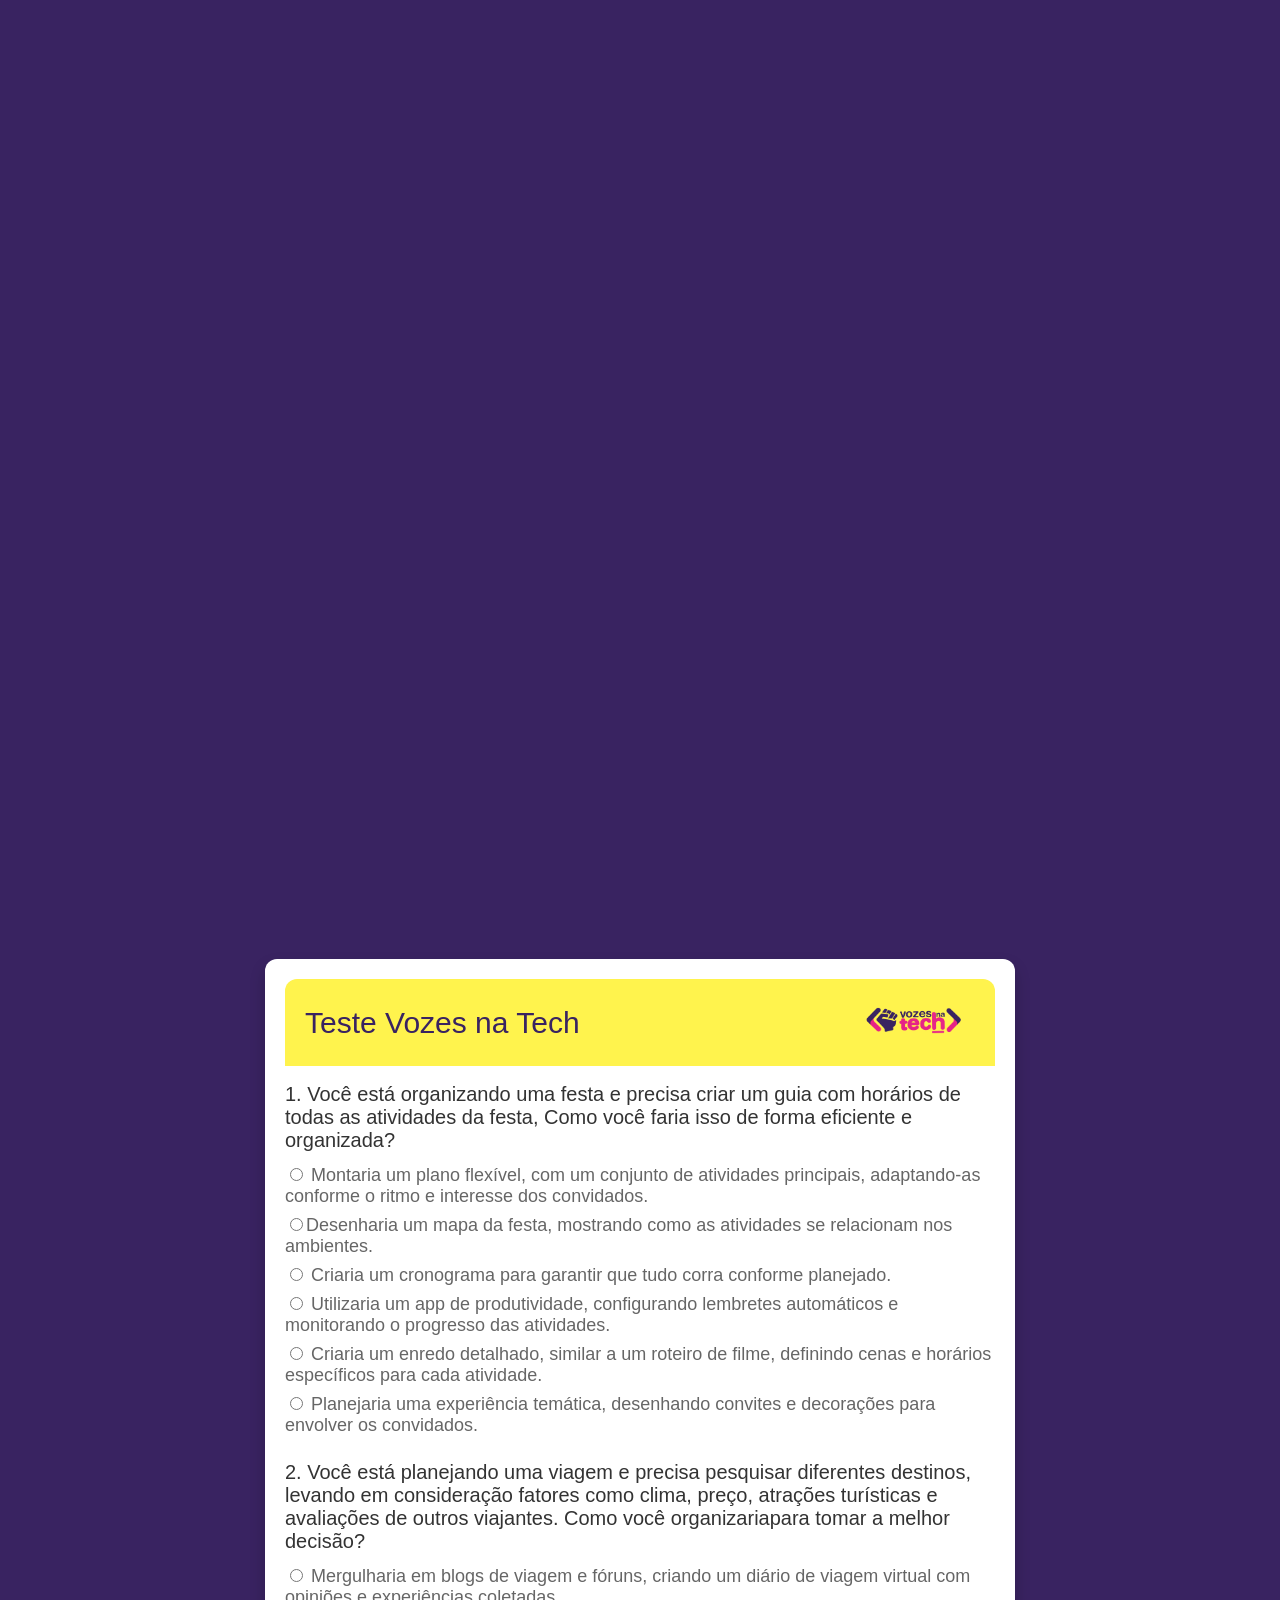
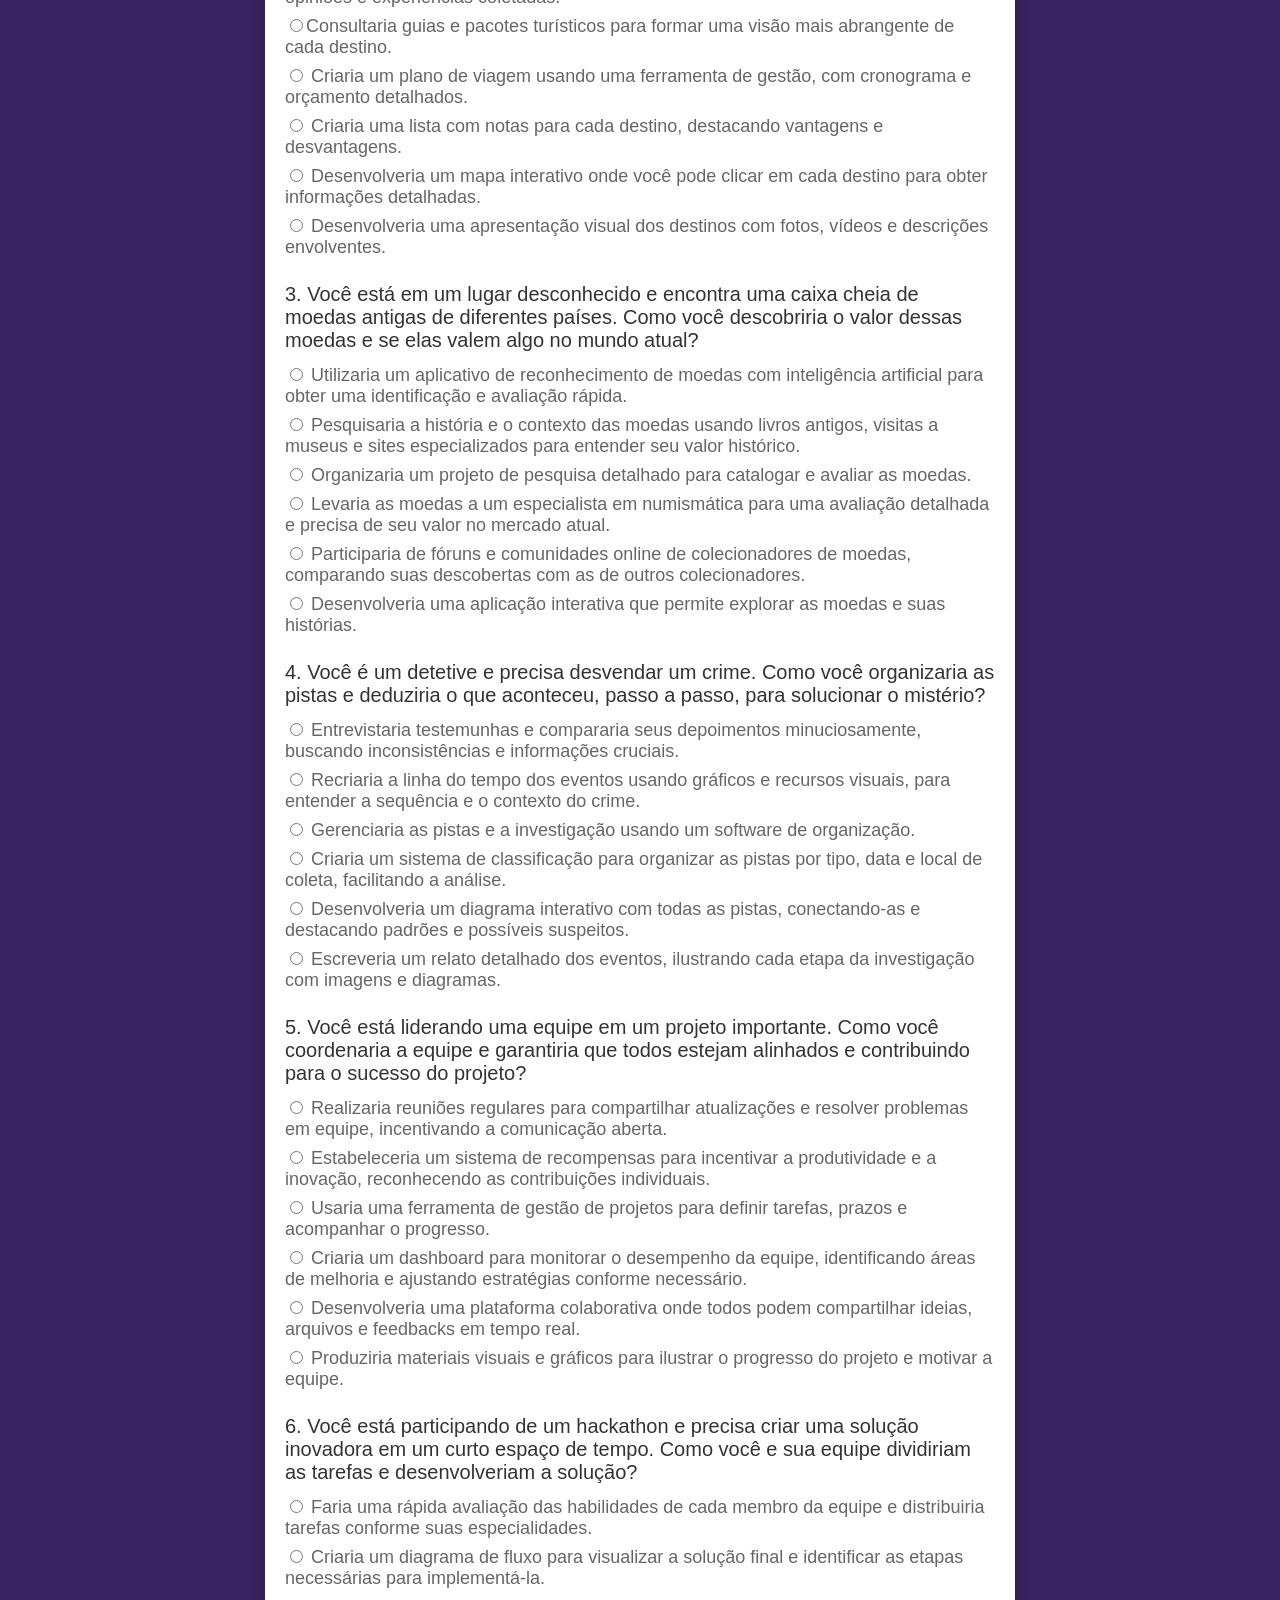
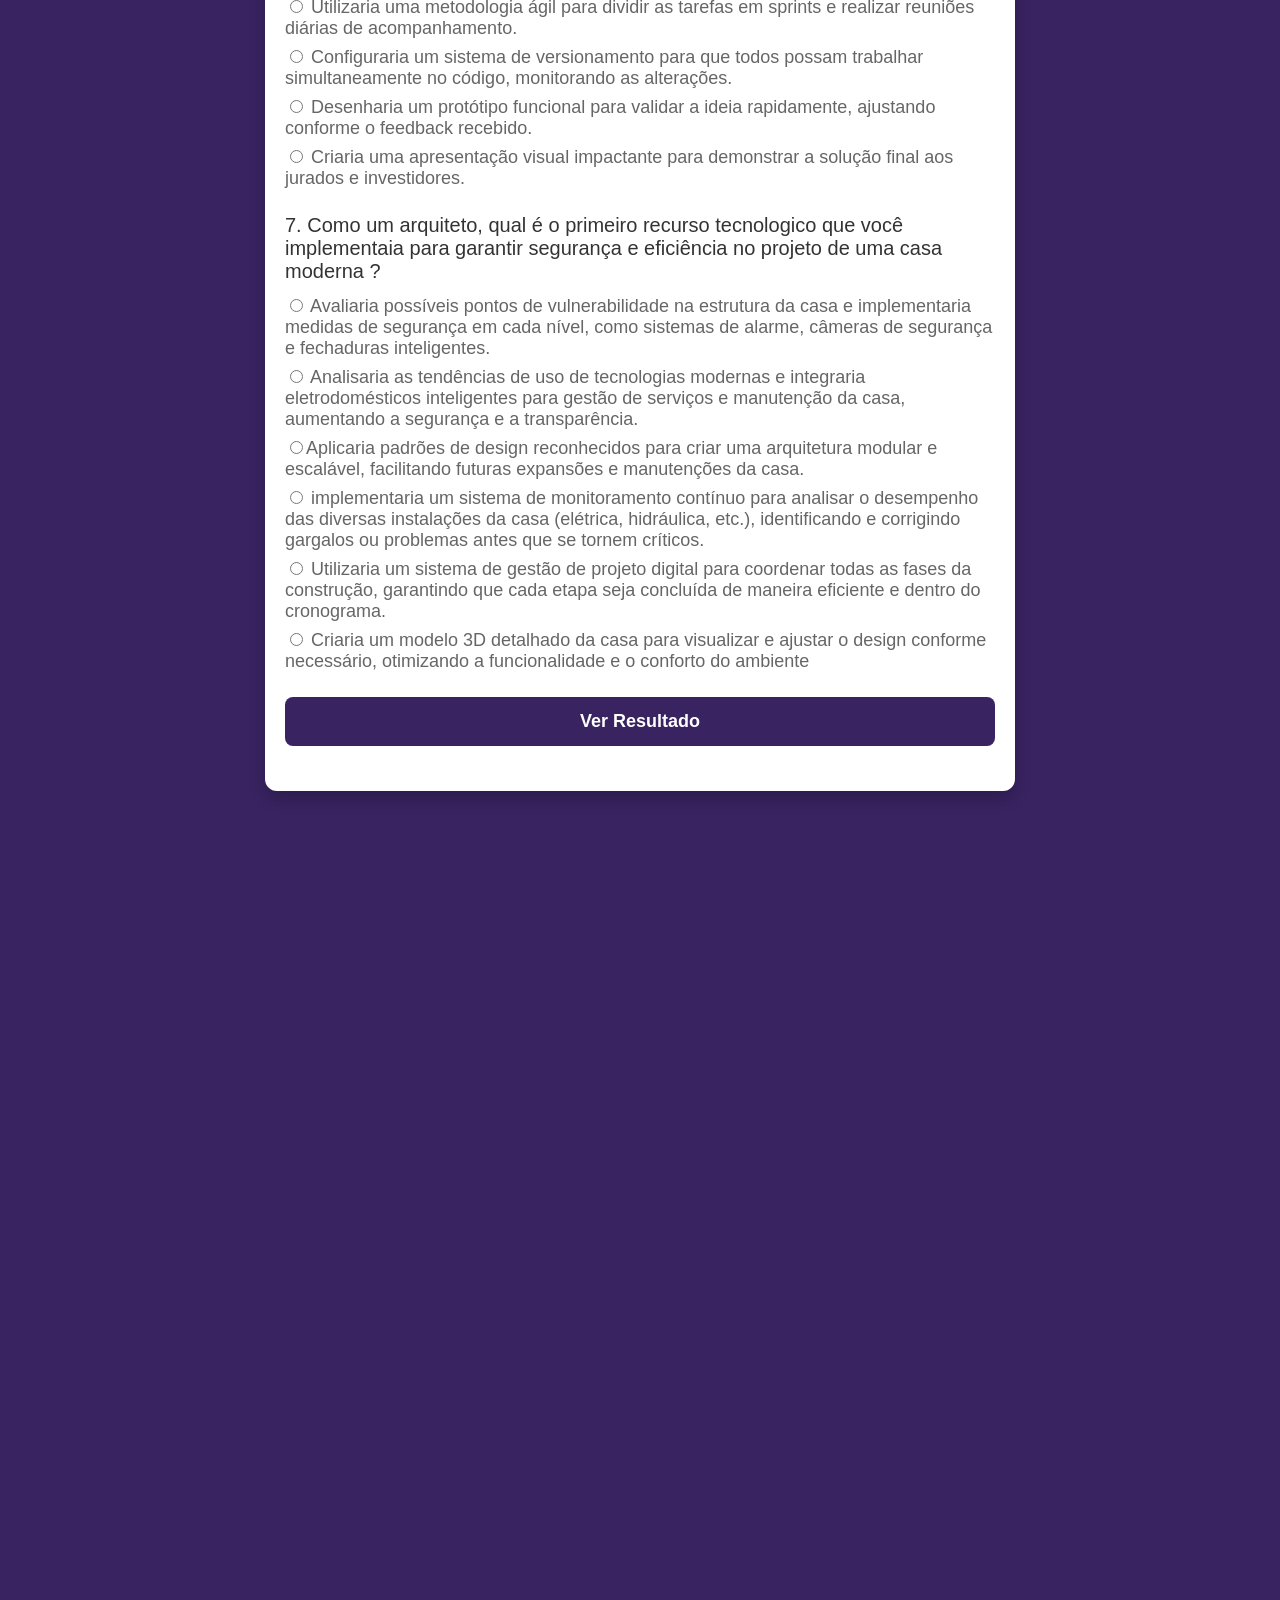
==== index.html @ 1eaac37c "MVP Vozes" ====
<!DOCTYPE html>
<html lang="en">
<head>
    <meta charset="UTF-8">
    <meta name="viewport" content="width=device-width, initial-scale=1.0">
    <title>Vozes na Tech</title>
    <link rel="stylesheet" href="styles.css">
</head>
<body>
    <div class="container">
        <div class="header">
            <h1>Teste Vozes na Tech </h1>
            <img src="logo-vozes-na-tech.png" alt="Logo da Vozes na Tech">
        </div>
        <form id="quizForm">
            <div class="question">
                <h2>1. Você está organizando uma festa e precisa criar um guia com horários de todas as atividades da festa, Como você faria isso de forma eficiente e organizada?</h2>
                <label><input type="radio" name="q1" value="a"> Montaria um plano flexível, com um conjunto de atividades principais, adaptando-as conforme o ritmo e interesse dos convidados.</label>
                <label><input type="radio" name="q1" value="b">Desenharia um mapa da festa, mostrando como as atividades se relacionam nos ambientes.</label>
                <label><input type="radio" name="q1" value="c"> Criaria um cronograma para garantir que tudo corra conforme planejado.</label>
                <label><input type="radio" name="q1" value="d"> Utilizaria um app de produtividade, configurando lembretes automáticos e monitorando o progresso das atividades.</label>
                <label><input type="radio" name="q1" value="e"> Criaria um enredo detalhado, similar a um roteiro de filme, definindo cenas e horários específicos para cada atividade. </label>
                <label><input type="radio" name="q1" value="f"> Planejaria uma experiência temática, desenhando convites e decorações para envolver os convidados.</label>
            </div>
            <!-- Repita para todas as perguntas -->
            <div class="question">
                <h2>2. Você está planejando uma viagem e precisa pesquisar diferentes destinos, levando em consideração fatores como clima, preço, atrações turísticas e avaliações de outros viajantes. Como você organizariapara tomar a melhor decisão?</h2>
                <label><input type="radio" name="q2" value="a"> Mergulharia em blogs de viagem e fóruns, criando um diário de viagem virtual com opiniões e experiências coletadas.</label>
                <label><input type="radio" name="q2" value="b">Consultaria guias e pacotes turísticos para formar uma visão mais abrangente de cada destino.</label>
                <label><input type="radio" name="q2" value="c"> Criaria um plano de viagem usando uma ferramenta de gestão, com cronograma e orçamento detalhados.</label>
                <label><input type="radio" name="q2" value="d"> Criaria uma lista com notas para cada destino, destacando vantagens e desvantagens.</label>
                <label><input type="radio" name="q2" value="e"> Desenvolveria um mapa interativo onde você pode clicar em cada destino para obter informações detalhadas.</label> 
                <label><input type="radio" name="q2" value="f"> Desenvolveria uma apresentação visual dos destinos com fotos, vídeos e descrições envolventes.</label>
            </div>
            <!-- Repita para todas as perguntas -->
            <div class="question">
                <h2>3.  Você está em um lugar desconhecido e encontra uma caixa cheia de moedas antigas de diferentes países. Como você descobriria o valor dessas moedas e se elas valem algo no mundo atual?</h2>
                <label><input type="radio" name="q3" value="a"> Utilizaria um aplicativo de reconhecimento de moedas com inteligência artificial para obter uma identificação e avaliação rápida.</label>
                <label><input type="radio" name="q3" value="b"> Pesquisaria a história e o contexto das moedas usando livros antigos, visitas a museus e sites especializados para entender seu valor histórico. </label>
                <label><input type="radio" name="q3" value="c"> Organizaria um projeto de pesquisa detalhado para catalogar e avaliar as moedas.</label>
                <label><input type="radio" name="q3" value="d"> Levaria as moedas a um especialista em numismática para uma avaliação detalhada e precisa de seu valor no mercado atual. </label>
                <label><input type="radio" name="q3" value="e"> Participaria de fóruns e comunidades online de colecionadores de moedas, comparando suas descobertas com as de outros colecionadores.</label>
                <label><input type="radio" name="q3" value="f"> Desenvolveria uma aplicação interativa que permite explorar as moedas e suas histórias.</label>
            </div>
            <!-- Repita para todas as perguntas -->
            <div class="question">
                <h2>4. Você é um detetive e precisa desvendar um crime. Como você organizaria as pistas e deduziria o que aconteceu, passo a passo, para solucionar o mistério?</h2>
                <label><input type="radio" name="q4" value="a"> Entrevistaria testemunhas e compararia seus depoimentos minuciosamente, buscando inconsistências e informações cruciais.</label>
                <label><input type="radio" name="q4" value="b"> Recriaria a linha do tempo dos eventos usando gráficos e recursos visuais, para entender a sequência e o contexto do crime. </label>
                <label><input type="radio" name="q4" value="c"> Gerenciaria as pistas e a investigação usando um software de organização. </label>
                <label><input type="radio" name="q4" value="d"> Criaria um sistema de classificação para organizar as pistas por tipo, data e local de coleta, facilitando a análise. </label>
                <label><input type="radio" name="q4" value="e"> Desenvolveria um diagrama interativo com todas as pistas, conectando-as e destacando padrões e possíveis suspeitos.</label>
                <label><input type="radio" name="q4" value="f"> Escreveria um relato detalhado dos eventos, ilustrando cada etapa da investigação com imagens e diagramas. </label>
            </div>
            <!-- Repita para todas as perguntas -->
            <div class="question">
                <h2>5. Você está liderando uma equipe em um projeto importante. Como você coordenaria a equipe e garantiria que todos estejam alinhados e contribuindo para o sucesso do projeto?</h2>
                <label><input type="radio" name="q5" value="a"> Realizaria reuniões regulares para compartilhar atualizações e resolver problemas em equipe, incentivando a comunicação aberta.</label>
                <label><input type="radio" name="q5" value="b"> Estabeleceria um sistema de recompensas para incentivar a produtividade e a inovação, reconhecendo as contribuições individuais.</label>
                <label><input type="radio" name="q5" value="c"> Usaria uma ferramenta de gestão de projetos para definir tarefas, prazos e acompanhar o progresso. </label>
                <label><input type="radio" name="q5" value="d"> Criaria um dashboard para monitorar o desempenho da equipe, identificando áreas de melhoria e ajustando estratégias conforme necessário. </label>
                <label><input type="radio" name="q5" value="e"> Desenvolveria uma plataforma colaborativa onde todos podem compartilhar ideias, arquivos e feedbacks em tempo real.</label>
                <label><input type="radio" name="q5" value="f"> Produziria materiais visuais e gráficos para ilustrar o progresso do projeto e motivar a equipe.</label>
            </div>
            <!-- Repita para todas as perguntas -->
            <div class="question">
                <h2>6. Você está participando de um hackathon e precisa criar uma solução inovadora em um curto espaço de tempo. Como você e sua equipe dividiriam as tarefas e desenvolveriam a solução?</h2>
                <label><input type="radio" name="q6" value="a"> Faria uma rápida avaliação das habilidades de cada membro da equipe e distribuiria tarefas conforme suas especialidades.</label>
                <label><input type="radio" name="q6" value="b"> Criaria um diagrama de fluxo para visualizar a solução final e identificar as etapas necessárias para implementá-la.</label>
                <label><input type="radio" name="q6" value="c"> Utilizaria uma metodologia ágil para dividir as tarefas em sprints e realizar reuniões diárias de acompanhamento.</label>
                <label><input type="radio" name="q6" value="d"> Configuraria um sistema de versionamento para que todos possam trabalhar simultaneamente no código, monitorando as alterações.</label>
                <label><input type="radio" name="q6" value="e"> Desenharia um protótipo funcional para validar a ideia rapidamente, ajustando conforme o feedback recebido.</label>
                <label><input type="radio" name="q6" value="f"> Criaria uma apresentação visual impactante para demonstrar a solução final aos jurados e investidores.</label>
            </div>
            <!-- Repita para todas as perguntas -->
            <div class="question">
                <h2>7. Como um arquiteto, qual é o primeiro recurso tecnologico que você implementaia para garantir segurança e eficiência no projeto de uma casa moderna ?</h2>
                <label><input type="radio" name="q7" value="a"> Avaliaria possíveis pontos de vulnerabilidade na estrutura da casa e implementaria medidas de segurança em cada nível, como sistemas de alarme, câmeras de segurança e fechaduras inteligentes.</label>
                <label><input type="radio" name="q7" value="b"> Analisaria as tendências de uso de tecnologias modernas e integraria eletrodomésticos inteligentes para gestão de serviços e manutenção da casa, aumentando a segurança e a transparência.</label>
                <label><input type="radio" name="q7" value="c">Aplicaria padrões de design reconhecidos para criar uma arquitetura modular e escalável, facilitando futuras expansões e manutenções da casa.</label>
                <label><input type="radio" name="q7" value="d"> implementaria um sistema de monitoramento contínuo para analisar o desempenho das diversas instalações da casa (elétrica, hidráulica, etc.), identificando e corrigindo gargalos ou problemas antes que se tornem críticos.</label>
                <label><input type="radio" name="q7" value="e"> Utilizaria um sistema de gestão de projeto digital para coordenar todas as fases da construção, garantindo que cada etapa seja concluída de maneira eficiente e dentro do cronograma.</label>
                <label><input type="radio" name="q7" value="f"> Criaria um modelo 3D detalhado da casa para visualizar e ajustar o design conforme necessário, otimizando a funcionalidade e o conforto do ambiente</label>
            </div>
            <button type="button" onclick="calculateResult()">Ver Resultado</button>
        </form>
        <div id="result"></div>
    </div>
    <script src="script.js"></script>
</body>
</html>
---- styles.css ----
body {
    font-family: 'Roboto', arial; /* Fonte moderna */
    background-color: #392361; /* Cor de fundo mais suave */
    margin: 0;
    padding: 0;
    display: flex;
    justify-content: center;
    align-items: center;
    height: 550vh; /* Altura da tela ajustada para 100vh */
}

.container {
    background-color: #ffffff;
    padding: 20px; /* Maior espaço interno */
    border-radius: 12px; /* Bordas mais arredondadas */
    box-shadow: 0 8px 16px rgba(0, 0, 0, 0.2); /* Sombra mais suave e pronunciada */
    width: 100%;
    max-width: 750px; /* Largura máxima aumentada */
    box-sizing: border-box;
}

.header {
    display: flex;
    justify-content: space-between;
    align-items: center;
    background-color: #fff34d; /* Cor do cabeçalho mais tecnológica */
    padding: 10px 20px; /* Maior espaço interno */
    border-radius: 12px 12px 0 0; /* Bordas arredondadas no topo */
}

.header img {
    max-width: 120px; /* Tamanho máximo ajustado */
    height: auto;
}

.header h1 {
    font-size: 30px; /* Tamanho da fonte aumentado */
    color: #392361; /* Cor do texto mais clara */
    margin: 0;
    font-weight: 500; /* Peso da fonte ajustado */
}

.question {
    margin-bottom: 25px; /* Espaçamento aumentado entre perguntas */
}

.question h2 {
    font-size: 20px; /* Tamanho da fonte aumentado */
    margin-bottom: 13px; /* Espaçamento aumentado abaixo do título */
    color: #333;
    font-weight: 500; /* Peso da fonte ajustado */
}

label {
    display: block;
    margin-bottom: 8px; /* Espaçamento ajustado */
    font-size: 18px; /* Tamanho da fonte aumentado */
    color: #666; /* Cor do texto mais suave */
}

button {
    display: block;
    width: 100%;
    padding: 14px; /* Maior espaço interno */
    background-color: #392361; /* Cor de fundo mais tecnológica */
    color: #ffffff; /* Cor do texto clara */
    border: none;
    border-radius: 8px; /* Bordas arredondadas */
    cursor: pointer;
    font-size: 18px; /* Tamanho da fonte aumentado */
    font-weight: 600; /* Peso da fonte ajustado */
    transition: background-color 0.3s ease, transform 0.2s ease; /* Transição suave */
}

button:hover {
    background-color: #392361; /* Cor de fundo mais escura ao passar o mouse */
    transform: scale(1.02); /* Efeito de aumento ao passar o mouse */
}

#result {
    margin-top: 25px; /* Espaçamento aumentado acima do resultado */
    font-size: 17px; /* Tamanho da fonte aumentado */
    text-align: center;
    color: #333;
    font-weight: 300; /* Peso da fonte ajustado */
}
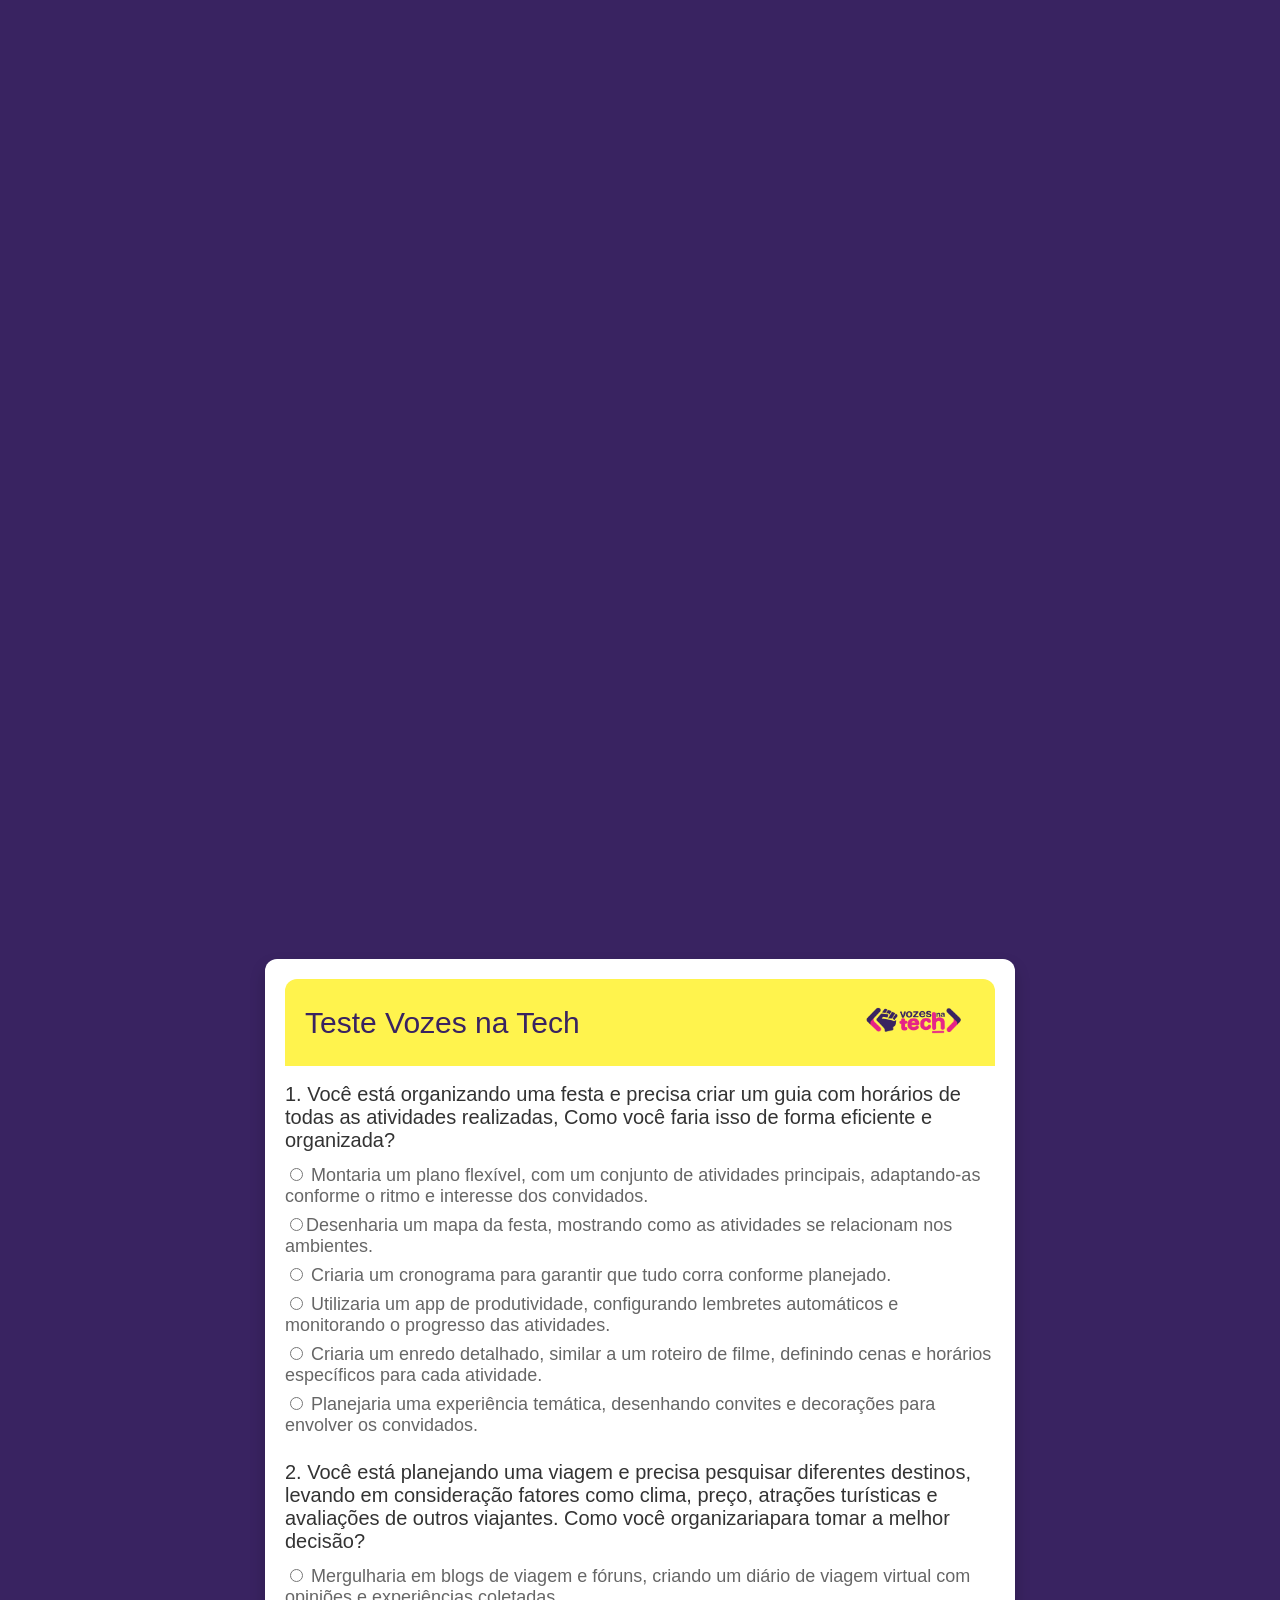
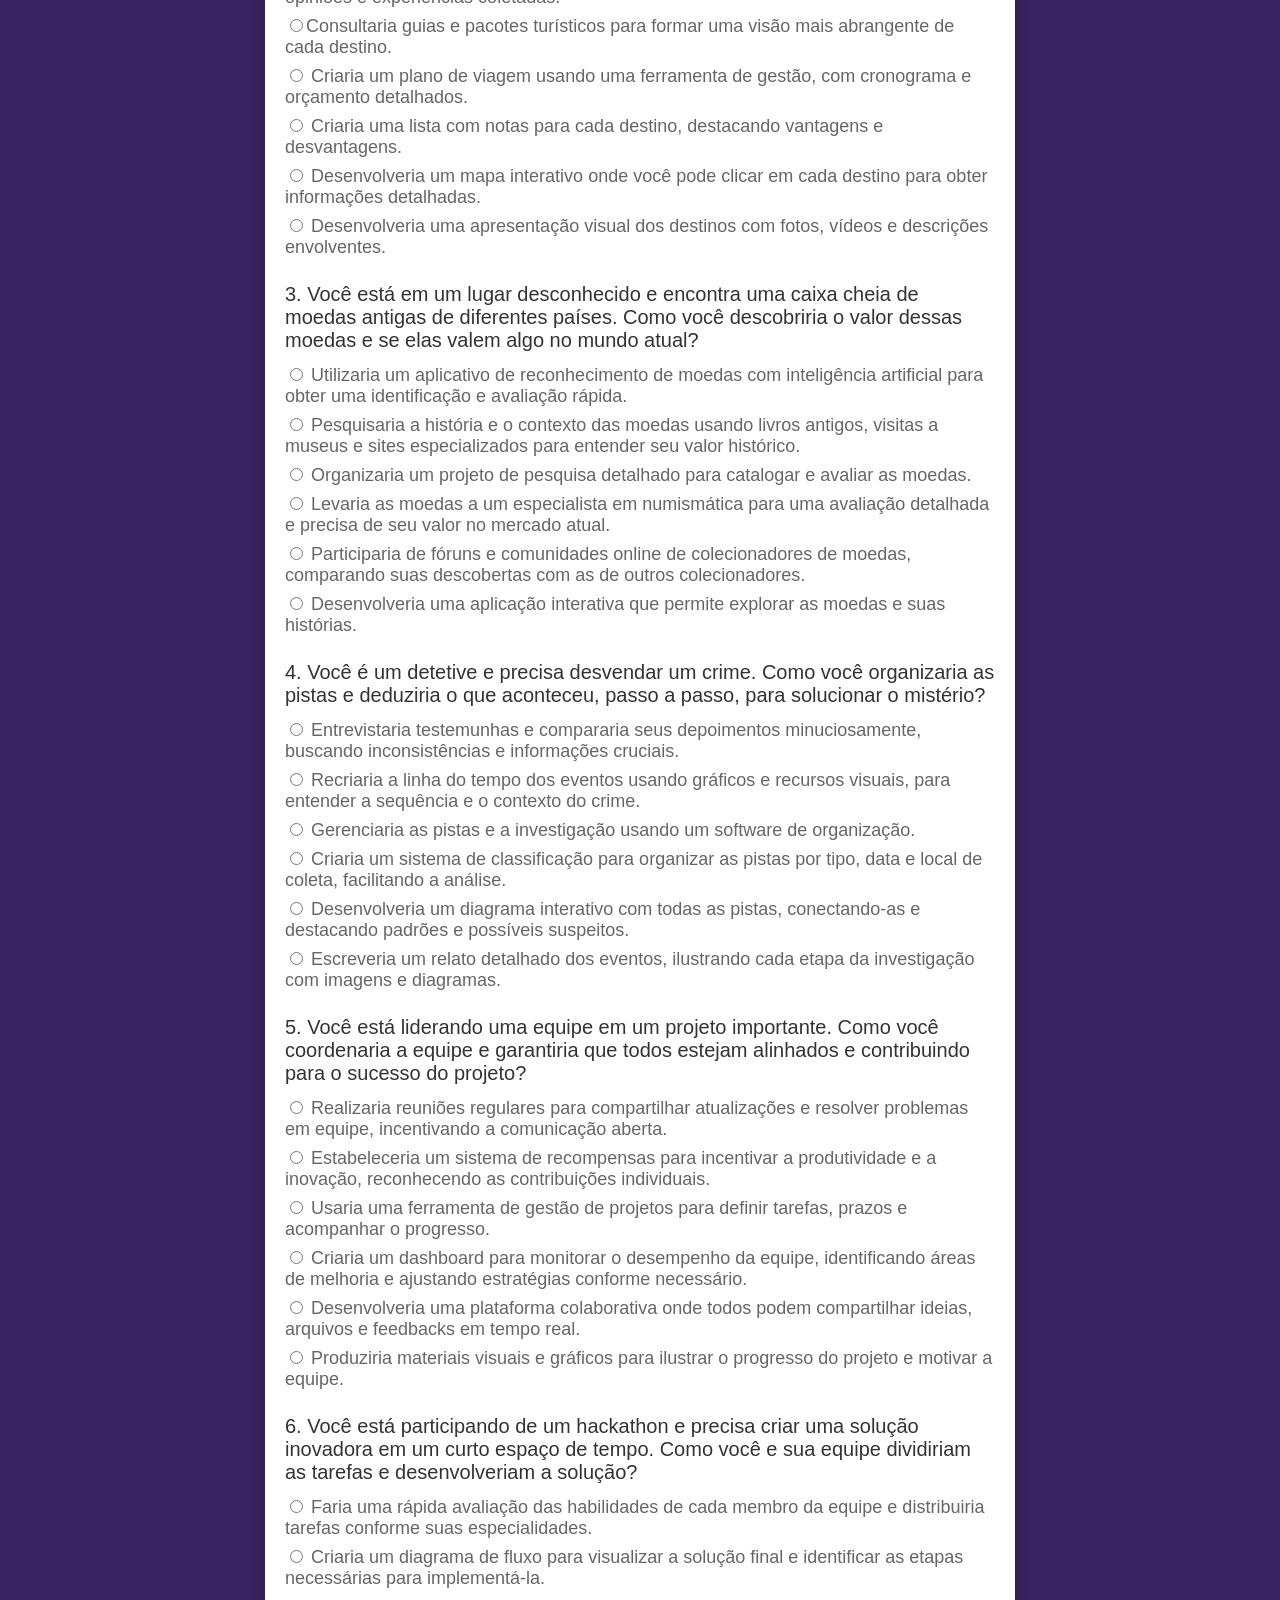
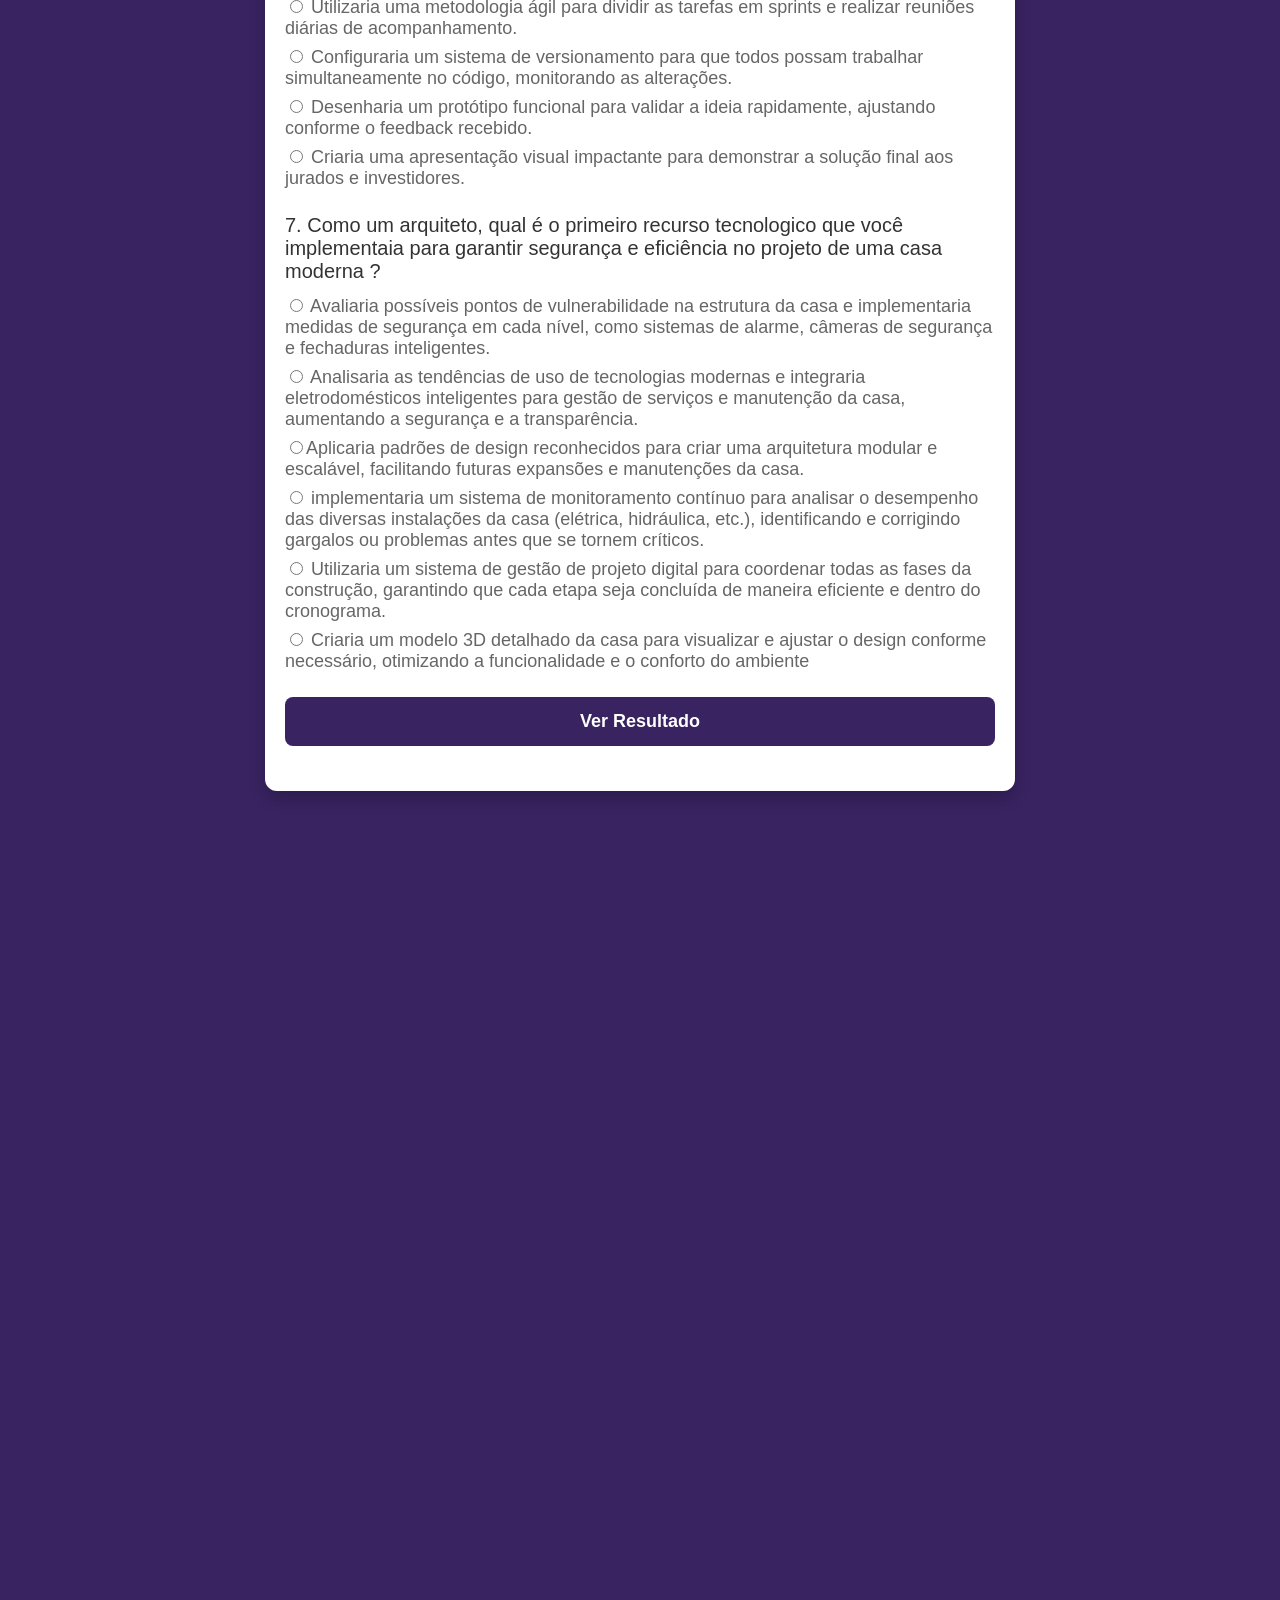
==== commit 9dc38e23: "Update index.html" ====
--- a/index.html
+++ b/index.html
@@ -14,7 +14,7 @@
         </div>
         <form id="quizForm">
             <div class="question">
-                <h2>1. Você está organizando uma festa e precisa criar um guia com horários de todas as atividades da festa, Como você faria isso de forma eficiente e organizada?</h2>
+                <h2>1. Você está organizando uma festa e precisa criar um guia com horários de todas as atividades realizadas, Como você faria isso de forma eficiente e organizada?</h2>
                 <label><input type="radio" name="q1" value="a"> Montaria um plano flexível, com um conjunto de atividades principais, adaptando-as conforme o ritmo e interesse dos convidados.</label>
                 <label><input type="radio" name="q1" value="b">Desenharia um mapa da festa, mostrando como as atividades se relacionam nos ambientes.</label>
                 <label><input type="radio" name="q1" value="c"> Criaria um cronograma para garantir que tudo corra conforme planejado.</label>
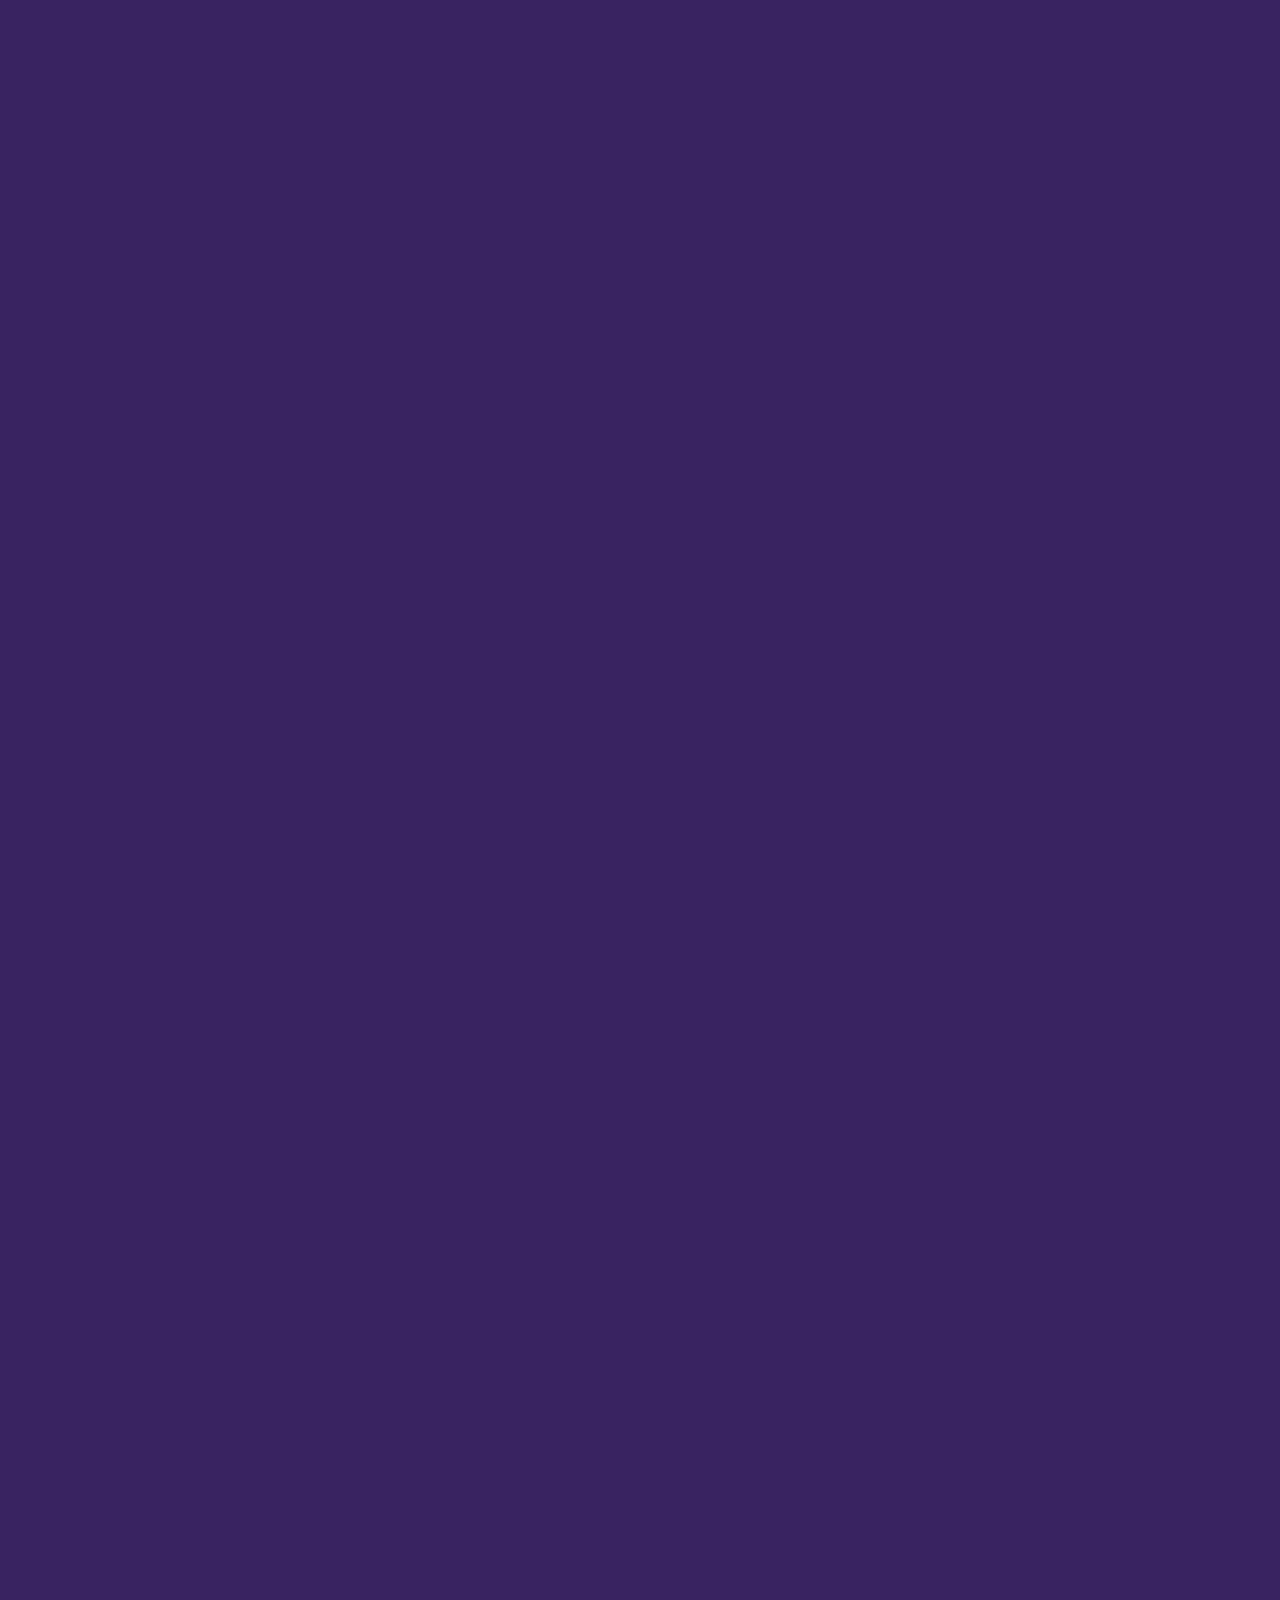
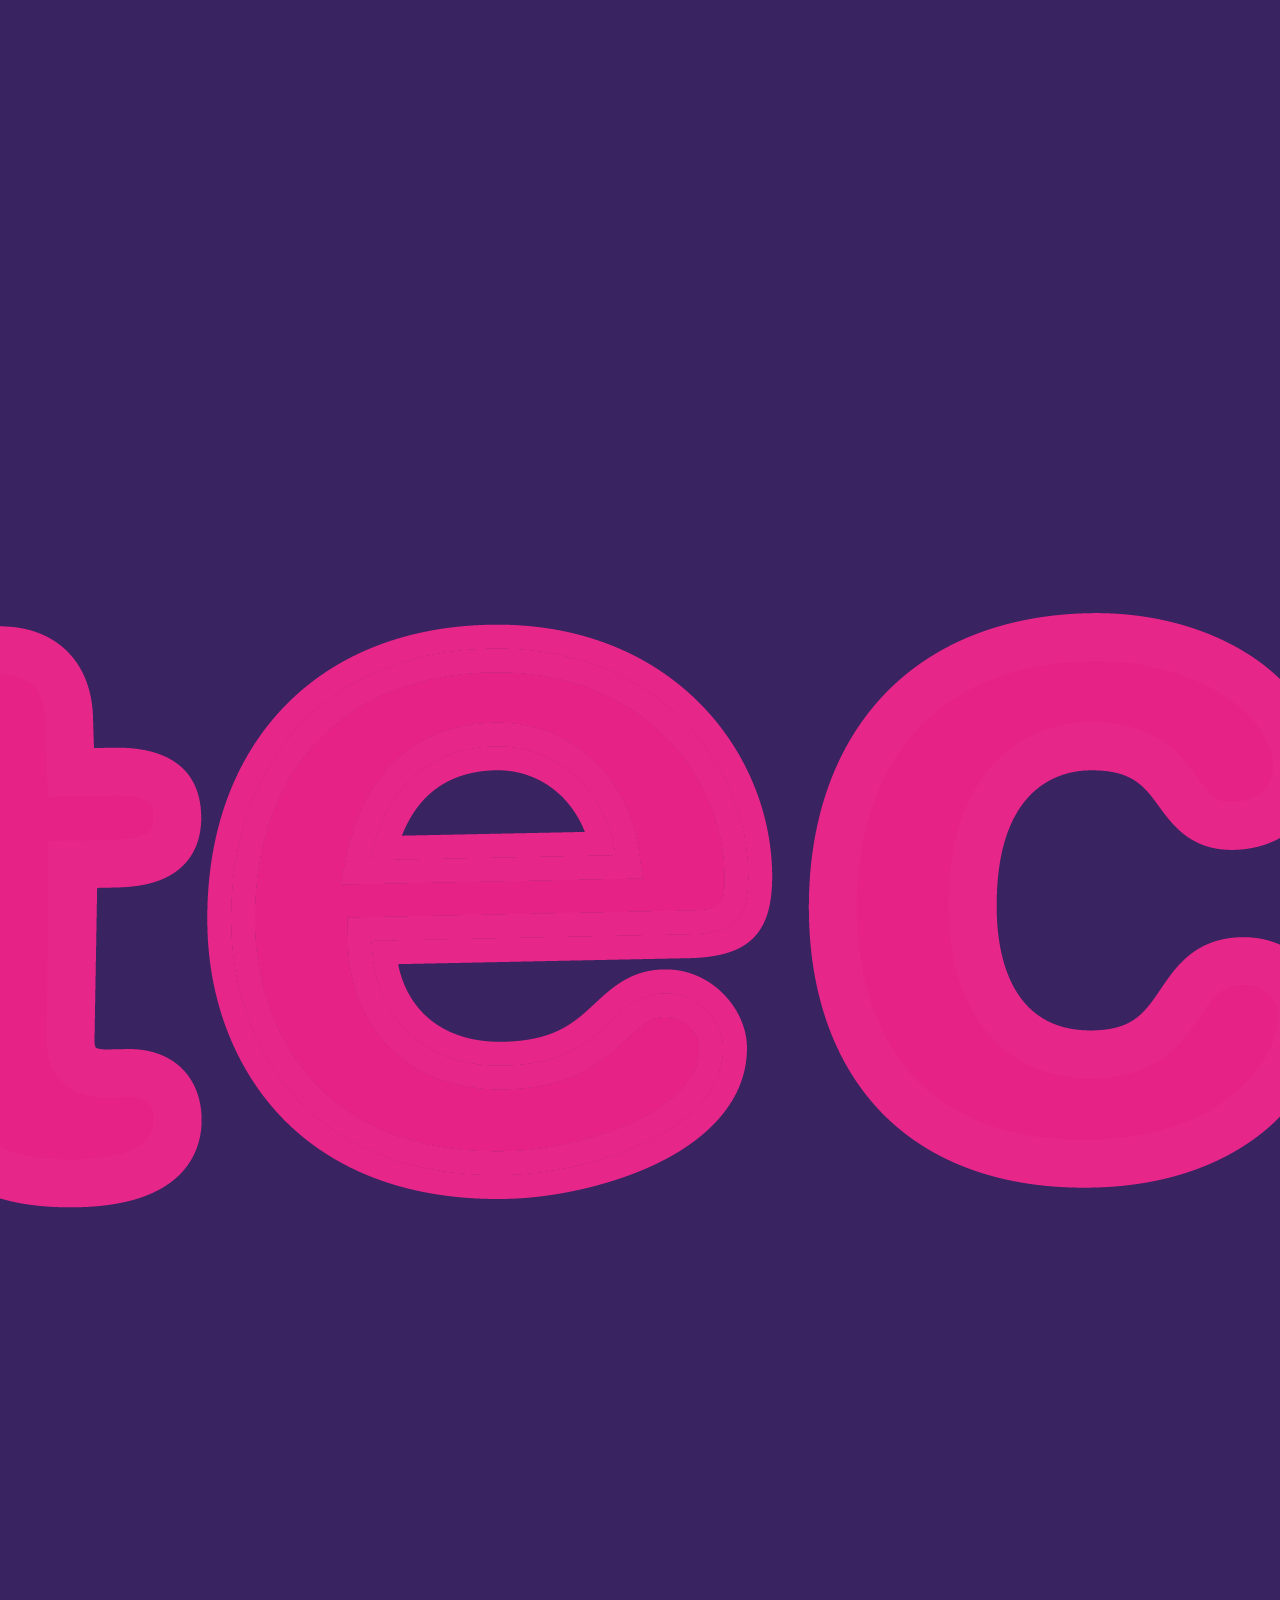
==== commit 08a16219: "Update index.html" ====
--- a/index.html
+++ b/index.html
@@ -7,85 +7,98 @@
     <link rel="stylesheet" href="styles.css">
 </head>
 <body>
-    <div class="container">
-        <div class="header">
-            <h1>Teste Vozes na Tech </h1>
-            <img src="logo-vozes-na-tech.png" alt="Logo da Vozes na Tech">
+    <header class="site-header">
+        <div class="header-container">
+            <img src="logo-vozes-na-tech.png" alt="Logo da Vozes na Tech" class="logo">
+            <nav>
+                <ul class="nav-links">
+                    <li><a href="#home">Home</a></li>
+                    <li><a href="#about">Sobre</a></li>
+                    <li><a href="#contact">Contato</a></li>
+                </ul>
+            </nav>
         </div>
+    </header>
+    <div class="caixa">
+        <h1>Teste Vozes na Tech </h1>
+        <br>
         <form id="quizForm">
-            <div class="question">
-                <h2>1. Você está organizando uma festa e precisa criar um guia com horários de todas as atividades realizadas, Como você faria isso de forma eficiente e organizada?</h2>
-                <label><input type="radio" name="q1" value="a"> Montaria um plano flexível, com um conjunto de atividades principais, adaptando-as conforme o ritmo e interesse dos convidados.</label>
-                <label><input type="radio" name="q1" value="b">Desenharia um mapa da festa, mostrando como as atividades se relacionam nos ambientes.</label>
-                <label><input type="radio" name="q1" value="c"> Criaria um cronograma para garantir que tudo corra conforme planejado.</label>
-                <label><input type="radio" name="q1" value="d"> Utilizaria um app de produtividade, configurando lembretes automáticos e monitorando o progresso das atividades.</label>
-                <label><input type="radio" name="q1" value="e"> Criaria um enredo detalhado, similar a um roteiro de filme, definindo cenas e horários específicos para cada atividade. </label>
-                <label><input type="radio" name="q1" value="f"> Planejaria uma experiência temática, desenhando convites e decorações para envolver os convidados.</label>
-            </div>
-            <!-- Repita para todas as perguntas -->
-            <div class="question">
-                <h2>2. Você está planejando uma viagem e precisa pesquisar diferentes destinos, levando em consideração fatores como clima, preço, atrações turísticas e avaliações de outros viajantes. Como você organizariapara tomar a melhor decisão?</h2>
-                <label><input type="radio" name="q2" value="a"> Mergulharia em blogs de viagem e fóruns, criando um diário de viagem virtual com opiniões e experiências coletadas.</label>
-                <label><input type="radio" name="q2" value="b">Consultaria guias e pacotes turísticos para formar uma visão mais abrangente de cada destino.</label>
-                <label><input type="radio" name="q2" value="c"> Criaria um plano de viagem usando uma ferramenta de gestão, com cronograma e orçamento detalhados.</label>
-                <label><input type="radio" name="q2" value="d"> Criaria uma lista com notas para cada destino, destacando vantagens e desvantagens.</label>
-                <label><input type="radio" name="q2" value="e"> Desenvolveria um mapa interativo onde você pode clicar em cada destino para obter informações detalhadas.</label> 
-                <label><input type="radio" name="q2" value="f"> Desenvolveria uma apresentação visual dos destinos com fotos, vídeos e descrições envolventes.</label>
-            </div>
-            <!-- Repita para todas as perguntas -->
-            <div class="question">
-                <h2>3.  Você está em um lugar desconhecido e encontra uma caixa cheia de moedas antigas de diferentes países. Como você descobriria o valor dessas moedas e se elas valem algo no mundo atual?</h2>
-                <label><input type="radio" name="q3" value="a"> Utilizaria um aplicativo de reconhecimento de moedas com inteligência artificial para obter uma identificação e avaliação rápida.</label>
-                <label><input type="radio" name="q3" value="b"> Pesquisaria a história e o contexto das moedas usando livros antigos, visitas a museus e sites especializados para entender seu valor histórico. </label>
-                <label><input type="radio" name="q3" value="c"> Organizaria um projeto de pesquisa detalhado para catalogar e avaliar as moedas.</label>
-                <label><input type="radio" name="q3" value="d"> Levaria as moedas a um especialista em numismática para uma avaliação detalhada e precisa de seu valor no mercado atual. </label>
-                <label><input type="radio" name="q3" value="e"> Participaria de fóruns e comunidades online de colecionadores de moedas, comparando suas descobertas com as de outros colecionadores.</label>
-                <label><input type="radio" name="q3" value="f"> Desenvolveria uma aplicação interativa que permite explorar as moedas e suas histórias.</label>
-            </div>
-            <!-- Repita para todas as perguntas -->
-            <div class="question">
-                <h2>4. Você é um detetive e precisa desvendar um crime. Como você organizaria as pistas e deduziria o que aconteceu, passo a passo, para solucionar o mistério?</h2>
-                <label><input type="radio" name="q4" value="a"> Entrevistaria testemunhas e compararia seus depoimentos minuciosamente, buscando inconsistências e informações cruciais.</label>
-                <label><input type="radio" name="q4" value="b"> Recriaria a linha do tempo dos eventos usando gráficos e recursos visuais, para entender a sequência e o contexto do crime. </label>
-                <label><input type="radio" name="q4" value="c"> Gerenciaria as pistas e a investigação usando um software de organização. </label>
-                <label><input type="radio" name="q4" value="d"> Criaria um sistema de classificação para organizar as pistas por tipo, data e local de coleta, facilitando a análise. </label>
-                <label><input type="radio" name="q4" value="e"> Desenvolveria um diagrama interativo com todas as pistas, conectando-as e destacando padrões e possíveis suspeitos.</label>
-                <label><input type="radio" name="q4" value="f"> Escreveria um relato detalhado dos eventos, ilustrando cada etapa da investigação com imagens e diagramas. </label>
-            </div>
-            <!-- Repita para todas as perguntas -->
-            <div class="question">
-                <h2>5. Você está liderando uma equipe em um projeto importante. Como você coordenaria a equipe e garantiria que todos estejam alinhados e contribuindo para o sucesso do projeto?</h2>
-                <label><input type="radio" name="q5" value="a"> Realizaria reuniões regulares para compartilhar atualizações e resolver problemas em equipe, incentivando a comunicação aberta.</label>
-                <label><input type="radio" name="q5" value="b"> Estabeleceria um sistema de recompensas para incentivar a produtividade e a inovação, reconhecendo as contribuições individuais.</label>
-                <label><input type="radio" name="q5" value="c"> Usaria uma ferramenta de gestão de projetos para definir tarefas, prazos e acompanhar o progresso. </label>
-                <label><input type="radio" name="q5" value="d"> Criaria um dashboard para monitorar o desempenho da equipe, identificando áreas de melhoria e ajustando estratégias conforme necessário. </label>
-                <label><input type="radio" name="q5" value="e"> Desenvolveria uma plataforma colaborativa onde todos podem compartilhar ideias, arquivos e feedbacks em tempo real.</label>
-                <label><input type="radio" name="q5" value="f"> Produziria materiais visuais e gráficos para ilustrar o progresso do projeto e motivar a equipe.</label>
-            </div>
-            <!-- Repita para todas as perguntas -->
-            <div class="question">
-                <h2>6. Você está participando de um hackathon e precisa criar uma solução inovadora em um curto espaço de tempo. Como você e sua equipe dividiriam as tarefas e desenvolveriam a solução?</h2>
-                <label><input type="radio" name="q6" value="a"> Faria uma rápida avaliação das habilidades de cada membro da equipe e distribuiria tarefas conforme suas especialidades.</label>
-                <label><input type="radio" name="q6" value="b"> Criaria um diagrama de fluxo para visualizar a solução final e identificar as etapas necessárias para implementá-la.</label>
-                <label><input type="radio" name="q6" value="c"> Utilizaria uma metodologia ágil para dividir as tarefas em sprints e realizar reuniões diárias de acompanhamento.</label>
-                <label><input type="radio" name="q6" value="d"> Configuraria um sistema de versionamento para que todos possam trabalhar simultaneamente no código, monitorando as alterações.</label>
-                <label><input type="radio" name="q6" value="e"> Desenharia um protótipo funcional para validar a ideia rapidamente, ajustando conforme o feedback recebido.</label>
-                <label><input type="radio" name="q6" value="f"> Criaria uma apresentação visual impactante para demonstrar a solução final aos jurados e investidores.</label>
-            </div>
-            <!-- Repita para todas as perguntas -->
-            <div class="question">
-                <h2>7. Como um arquiteto, qual é o primeiro recurso tecnologico que você implementaia para garantir segurança e eficiência no projeto de uma casa moderna ?</h2>
-                <label><input type="radio" name="q7" value="a"> Avaliaria possíveis pontos de vulnerabilidade na estrutura da casa e implementaria medidas de segurança em cada nível, como sistemas de alarme, câmeras de segurança e fechaduras inteligentes.</label>
-                <label><input type="radio" name="q7" value="b"> Analisaria as tendências de uso de tecnologias modernas e integraria eletrodomésticos inteligentes para gestão de serviços e manutenção da casa, aumentando a segurança e a transparência.</label>
-                <label><input type="radio" name="q7" value="c">Aplicaria padrões de design reconhecidos para criar uma arquitetura modular e escalável, facilitando futuras expansões e manutenções da casa.</label>
-                <label><input type="radio" name="q7" value="d"> implementaria um sistema de monitoramento contínuo para analisar o desempenho das diversas instalações da casa (elétrica, hidráulica, etc.), identificando e corrigindo gargalos ou problemas antes que se tornem críticos.</label>
-                <label><input type="radio" name="q7" value="e"> Utilizaria um sistema de gestão de projeto digital para coordenar todas as fases da construção, garantindo que cada etapa seja concluída de maneira eficiente e dentro do cronograma.</label>
-                <label><input type="radio" name="q7" value="f"> Criaria um modelo 3D detalhado da casa para visualizar e ajustar o design conforme necessário, otimizando a funcionalidade e o conforto do ambiente</label>
-            </div>
-            <button type="button" onclick="calculateResult()">Ver Resultado</button>
-        </form>
-        <div id="result"></div>
-    </div>
-    <script src="script.js"></script>
-</body>
-</html>
+            <!-- Form content -->
+            
+                <div class="question">
+                    <h2>1. Você está organizando uma festa e precisa criar um guia com horários de todas as atividades da festa, Como você faria isso de forma eficiente e organizada?</h2>
+                    <label><input type="radio" name="q1" value="a"> Montaria um plano flexível, com um conjunto de atividades principais, adaptando-as conforme o ritmo e interesse dos convidados.</label>
+                    <label><input type="radio" name="q1" value="b">Desenharia um mapa da festa, mostrando como as atividades se relacionam nos ambientes.</label>
+                    <label><input type="radio" name="q1" value="c"> Criaria um cronograma para garantir que tudo corra conforme planejado.</label>
+                    <label><input type="radio" name="q1" value="d"> Utilizaria um app de produtividade, configurando lembretes automáticos e monitorando o progresso das atividades.</label>
+                    <label><input type="radio" name="q1" value="e"> Criaria um enredo detalhado, similar a um roteiro de filme, definindo cenas e horários específicos para cada atividade. </label>
+                    <label><input type="radio" name="q1" value="f"> Planejaria uma experiência temática, desenhando convites e decorações para envolver os convidados.</label>
+                </div>
+                <!-- Repita para todas as perguntas -->
+                <div class="question">
+                    <h2>2. Você está planejando uma viagem e precisa pesquisar diferentes destinos, levando em consideração fatores como clima, preço, atrações turísticas e avaliações de outros viajantes. Como você organizariapara tomar a melhor decisão?</h2>
+                    <label><input type="radio" name="q2" value="a"> Mergulharia em blogs de viagem e fóruns, criando um diário de viagem virtual com opiniões e experiências coletadas.</label>
+                    <label><input type="radio" name="q2" value="b">Consultaria guias e pacotes turísticos para formar uma visão mais abrangente de cada destino.</label>
+                    <label><input type="radio" name="q2" value="c"> Criaria um plano de viagem usando uma ferramenta de gestão, com cronograma e orçamento detalhados.</label>
+                    <label><input type="radio" name="q2" value="d"> Criaria uma lista com notas para cada destino, destacando vantagens e desvantagens.</label>
+                    <label><input type="radio" name="q2" value="e"> Desenvolveria um mapa interativo onde você pode clicar em cada destino para obter informações detalhadas.</label> 
+                    <label><input type="radio" name="q2" value="f"> Desenvolveria uma apresentação visual dos destinos com fotos, vídeos e descrições envolventes.</label>
+                </div>
+                <!-- Repita para todas as perguntas -->
+                <div class="question">
+                    <h2>3.  Você está em um lugar desconhecido e encontra uma caixa cheia de moedas antigas de diferentes países. Como você descobriria o valor dessas moedas e se elas valem algo no mundo atual?</h2>
+                    <label><input type="radio" name="q3" value="a"> Utilizaria um aplicativo de reconhecimento de moedas com inteligência artificial para obter uma identificação e avaliação rápida.</label>
+                    <label><input type="radio" name="q3" value="b"> Pesquisaria a história e o contexto das moedas usando livros antigos, visitas a museus e sites especializados para entender seu valor histórico. </label>
+                    <label><input type="radio" name="q3" value="c"> Organizaria um projeto de pesquisa detalhado para catalogar e avaliar as moedas.</label>
+                    <label><input type="radio" name="q3" value="d"> Levaria as moedas a um especialista em numismática para uma avaliação detalhada e precisa de seu valor no mercado atual. </label>
+                    <label><input type="radio" name="q3" value="e"> Participaria de fóruns e comunidades online de colecionadores de moedas, comparando suas descobertas com as de outros colecionadores.</label>
+                    <label><input type="radio" name="q3" value="f"> Desenvolveria uma aplicação interativa que permite explorar as moedas e suas histórias.</label>
+                </div>
+                <!-- Repita para todas as perguntas -->
+                <div class="question">
+                    <h2>4. Você é um detetive e precisa desvendar um crime. Como você organizaria as pistas e deduziria o que aconteceu, passo a passo, para solucionar o mistério?</h2>
+                    <label><input type="radio" name="q4" value="a"> Entrevistaria testemunhas e compararia seus depoimentos minuciosamente, buscando inconsistências e informações cruciais.</label>
+                    <label><input type="radio" name="q4" value="b"> Recriaria a linha do tempo dos eventos usando gráficos e recursos visuais, para entender a sequência e o contexto do crime. </label>
+                    <label><input type="radio" name="q4" value="c"> Gerenciaria as pistas e a investigação usando um software de organização. </label>
+                    <label><input type="radio" name="q4" value="d"> Criaria um sistema de classificação para organizar as pistas por tipo, data e local de coleta, facilitando a análise. </label>
+                    <label><input type="radio" name="q4" value="e"> Desenvolveria um diagrama interativo com todas as pistas, conectando-as e destacando padrões e possíveis suspeitos.</label>
+                    <label><input type="radio" name="q4" value="f"> Escreveria um relato detalhado dos eventos, ilustrando cada etapa da investigação com imagens e diagramas. </label>
+                </div>
+                <!-- Repita para todas as perguntas -->
+                <div class="question">
+                    <h2>5. Você está liderando uma equipe em um projeto importante. Como você coordenaria a equipe e garantiria que todos estejam alinhados e contribuindo para o sucesso do projeto?</h2>
+                    <label><input type="radio" name="q5" value="a"> Realizaria reuniões regulares para compartilhar atualizações e resolver problemas em equipe, incentivando a comunicação aberta.</label>
+                    <label><input type="radio" name="q5" value="b"> Estabeleceria um sistema de recompensas para incentivar a produtividade e a inovação, reconhecendo as contribuições individuais.</label>
+                    <label><input type="radio" name="q5" value="c"> Usaria uma ferramenta de gestão de projetos para definir tarefas, prazos e acompanhar o progresso. </label>
+                    <label><input type="radio" name="q5" value="d"> Criaria um dashboard para monitorar o desempenho da equipe, identificando áreas de melhoria e ajustando estratégias conforme necessário. </label>
+                    <label><input type="radio" name="q5" value="e"> Desenvolveria uma plataforma colaborativa onde todos podem compartilhar ideias, arquivos e feedbacks em tempo real.</label>
+                    <label><input type="radio" name="q5" value="f"> Produziria materiais visuais e gráficos para ilustrar o progresso do projeto e motivar a equipe.</label>
+                </div>
+                <!-- Repita para todas as perguntas -->
+                <div class="question">
+                    <h2>6. Você está participando de um hackathon e precisa criar uma solução inovadora em um curto espaço de tempo. Como você e sua equipe dividiriam as tarefas e desenvolveriam a solução?</h2>
+                    <label><input type="radio" name="q6" value="a"> Faria uma rápida avaliação das habilidades de cada membro da equipe e distribuiria tarefas conforme suas especialidades.</label>
+                    <label><input type="radio" name="q6" value="b"> Criaria um diagrama de fluxo para visualizar a solução final e identificar as etapas necessárias para implementá-la.</label>
+                    <label><input type="radio" name="q6" value="c"> Utilizaria uma metodologia ágil para dividir as tarefas em sprints e realizar reuniões diárias de acompanhamento.</label>
+                    <label><input type="radio" name="q6" value="d"> Configuraria um sistema de versionamento para que todos possam trabalhar simultaneamente no código, monitorando as alterações.</label>
+                    <label><input type="radio" name="q6" value="e"> Desenharia um protótipo funcional para validar a ideia rapidamente, ajustando conforme o feedback recebido.</label>
+                    <label><input type="radio" name="q6" value="f"> Criaria uma apresentação visual impactante para demonstrar a solução final aos jurados e investidores.</label>
+                </div>
+                <!-- Repita para todas as perguntas -->
+                <div class="question">
+                    <h2>7. Como um arquiteto, qual é o primeiro recurso tecnologico que você implementaia para garantir segurança e eficiência no projeto de uma casa moderna ?</h2>
+                    <label><input type="radio" name="q7" value="a"> Avaliaria possíveis pontos de vulnerabilidade na estrutura da casa e implementaria medidas de segurança em cada nível, como sistemas de alarme, câmeras de segurança e fechaduras inteligentes.</label>
+                    <label><input type="radio" name="q7" value="b"> Analisaria as tendências de uso de tecnologias modernas e integraria eletrodomésticos inteligentes para gestão de serviços e manutenção da casa, aumentando a segurança e a transparência.</label>
+                    <label><input type="radio" name="q7" value="c">Aplicaria padrões de design reconhecidos para criar uma arquitetura modular e escalável, facilitando futuras expansões e manutenções da casa.</label>
+                    <label><input type="radio" name="q7" value="d"> implementaria um sistema de monitoramento contínuo para analisar o desempenho das diversas instalações da casa (elétrica, hidráulica, etc.), identificando e corrigindo gargalos ou problemas antes que se tornem críticos.</label>
+                    <label><input type="radio" name="q7" value="e"> Utilizaria um sistema de gestão de projeto digital para coordenar todas as fases da construção, garantindo que cada etapa seja concluída de maneira eficiente e dentro do cronograma.</label>
+                    <label><input type="radio" name="q7" value="f"> Criaria um modelo 3D detalhado da casa para visualizar e ajustar o design conforme necessário, otimizando a funcionalidade e o conforto do ambiente</label>
+                </div>
+                <button type="button" onclick="calculateResult()">Ver Resultado</button>
+            </form>
+            <div id="result"></div>
+        </div>
+        <script src="script.js"></script>
+    </body>
+    </html>
+    
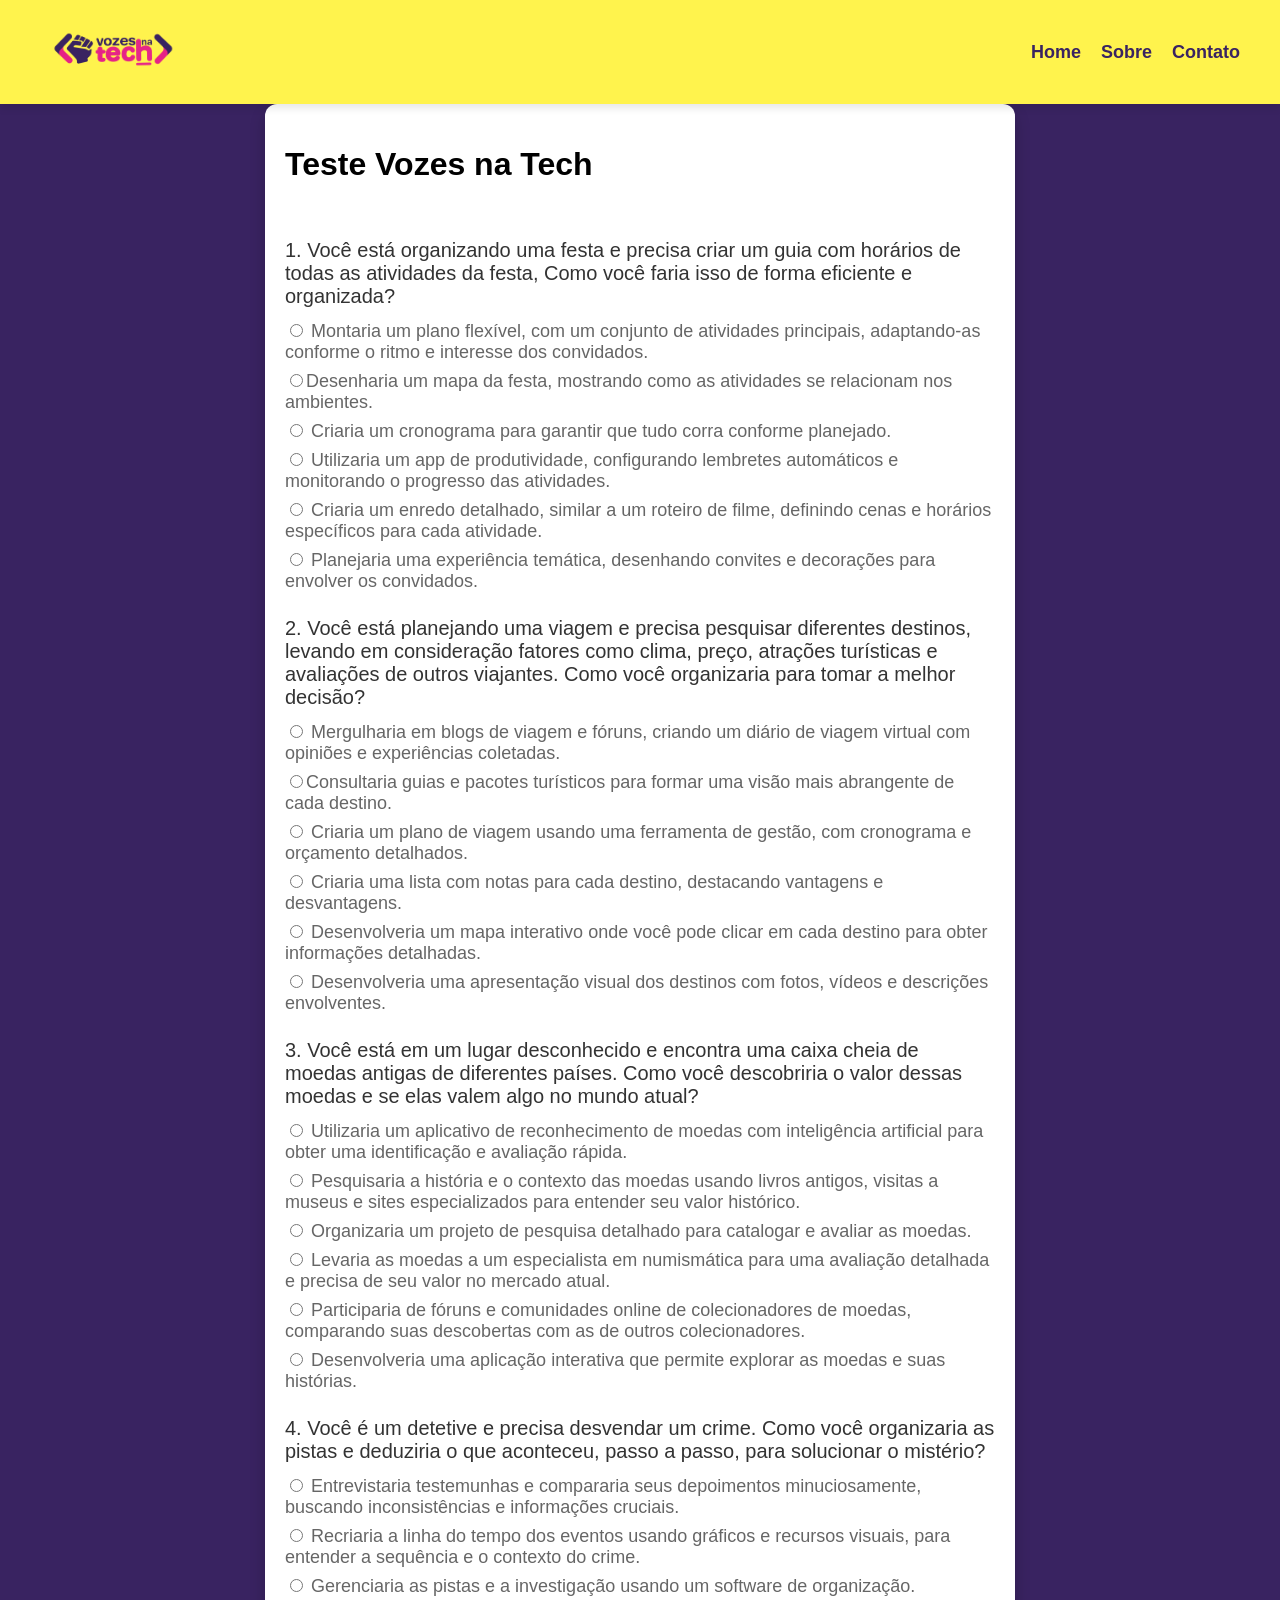
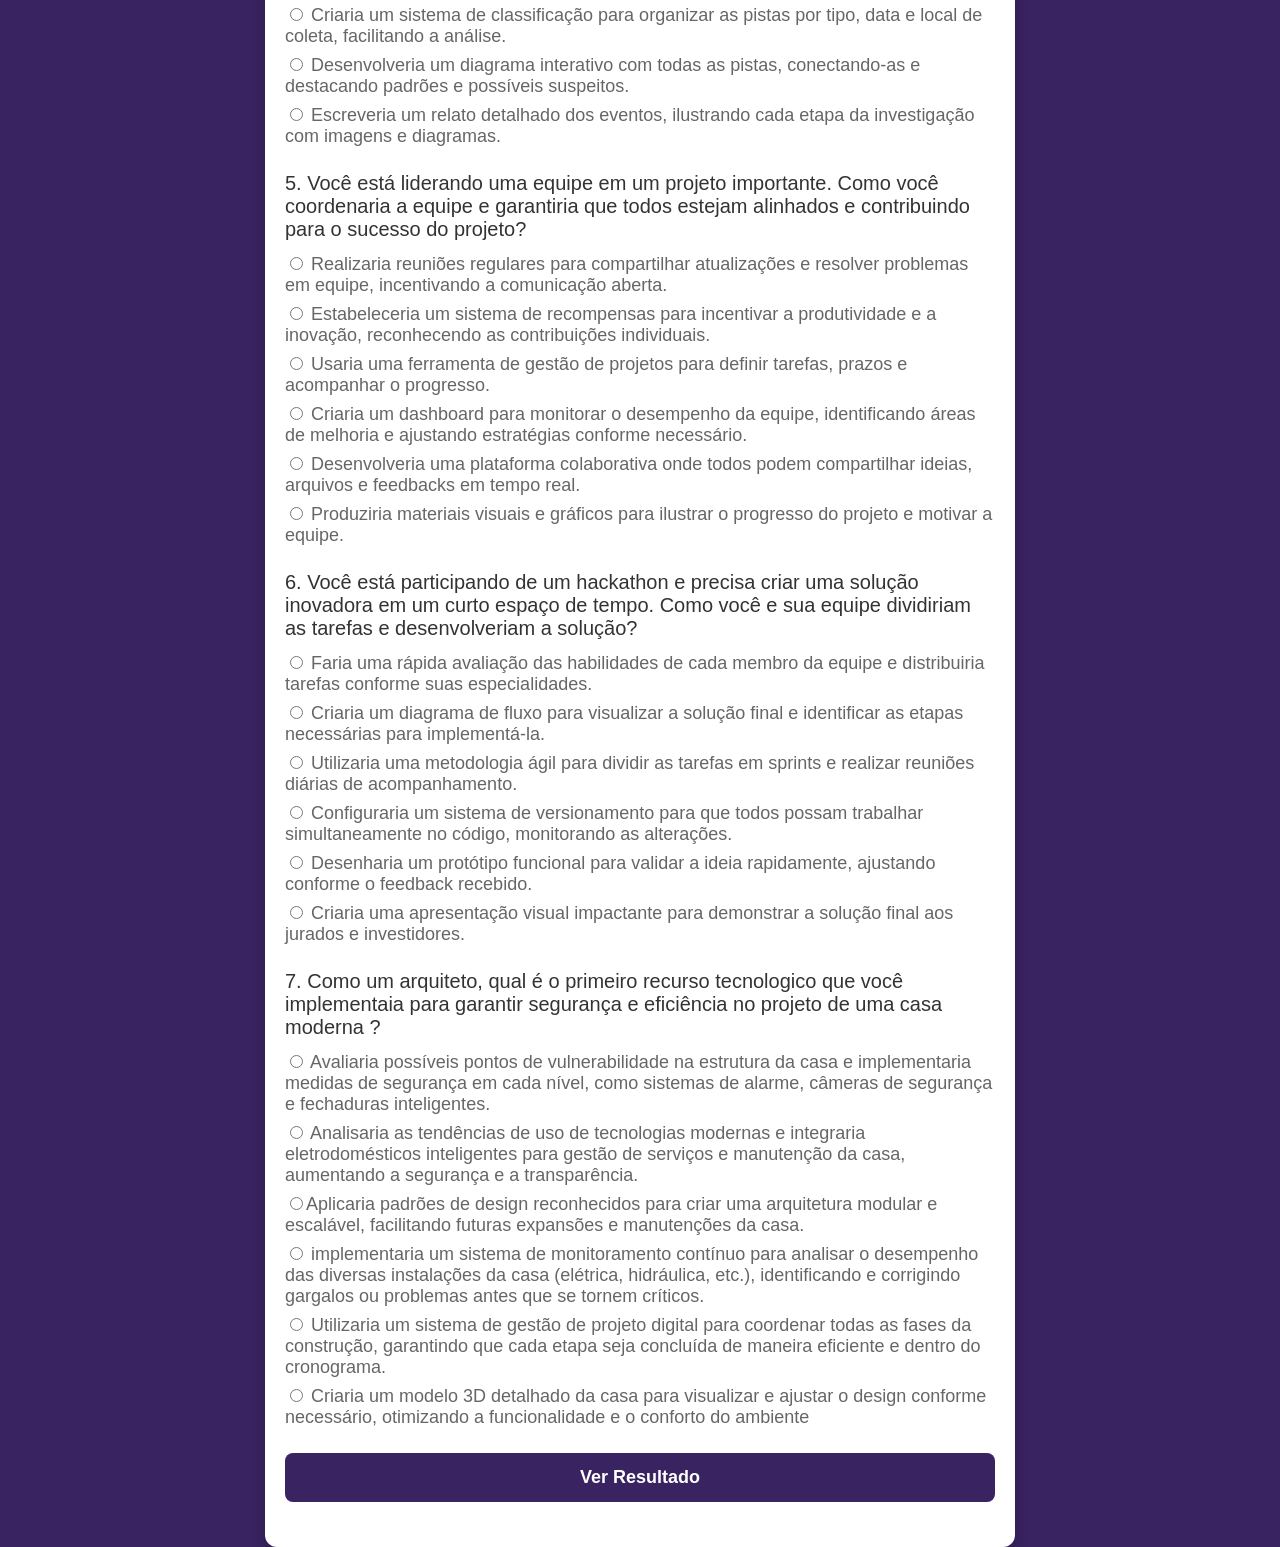
==== commit 07d6972f: "Update index.html" ====
--- a/index.html
+++ b/index.html
@@ -36,7 +36,7 @@
                 </div>
                 <!-- Repita para todas as perguntas -->
                 <div class="question">
-                    <h2>2. Você está planejando uma viagem e precisa pesquisar diferentes destinos, levando em consideração fatores como clima, preço, atrações turísticas e avaliações de outros viajantes. Como você organizariapara tomar a melhor decisão?</h2>
+                    <h2>2. Você está planejando uma viagem e precisa pesquisar diferentes destinos, levando em consideração fatores como clima, preço, atrações turísticas e avaliações de outros viajantes. Como você organizaria para tomar a melhor decisão?</h2>
                     <label><input type="radio" name="q2" value="a"> Mergulharia em blogs de viagem e fóruns, criando um diário de viagem virtual com opiniões e experiências coletadas.</label>
                     <label><input type="radio" name="q2" value="b">Consultaria guias e pacotes turísticos para formar uma visão mais abrangente de cada destino.</label>
                     <label><input type="radio" name="q2" value="c"> Criaria um plano de viagem usando uma ferramenta de gestão, com cronograma e orçamento detalhados.</label>
--- a/styles.css
+++ b/styles.css
@@ -1,43 +1,66 @@
 body {
-    font-family: 'Roboto', arial; /* Fonte moderna */
-    background-color: #392361; /* Cor de fundo mais suave */
+    font-family: 'Roboto', Arial, sans-serif; 
+    background-color: #392361; 
     margin: 0;
     padding: 0;
-    display: flex;
-    justify-content: center;
-    align-items: center;
-    height: 550vh; /* Altura da tela ajustada para 100vh */
+    
 }
 
-.container {
-    background-color: #ffffff;
-    padding: 20px; /* Maior espaço interno */
-    border-radius: 12px; /* Bordas mais arredondadas */
-    box-shadow: 0 8px 16px rgba(0, 0, 0, 0.2); /* Sombra mais suave e pronunciada */
-    width: 100%;
-    max-width: 750px; /* Largura máxima aumentada */
-    box-sizing: border-box;
+.site-header {
+    background-color: #fff34d;
+    padding: 10PX 20PX ;
+    box-shadow: 0 4px 8px rgba(0, 0, 0, 0.1);
+    position: sticky;
+    top: 0;
+    z-index: 1000;
 }
 
-.header {
+.header-container {
     display: flex;
     justify-content: space-between;
     align-items: center;
-    background-color: #fff34d; /* Cor do cabeçalho mais tecnológica */
-    padding: 10px 20px; /* Maior espaço interno */
-    border-radius: 12px 12px 0 0; /* Bordas arredondadas no topo */
+    max-width: 1200px;
+    margin: 0 auto;
 }
 
-.header img {
-    max-width: 120px; /* Tamanho máximo ajustado */
+.logo {
+    max-width: 150px;
     height: auto;
 }
 
-.header h1 {
-    font-size: 30px; /* Tamanho da fonte aumentado */
-    color: #392361; /* Cor do texto mais clara */
+nav ul {
+    display: flex;
+    list-style: none;
     margin: 0;
-    font-weight: 500; /* Peso da fonte ajustado */
+    padding: 0;
+}
+
+nav ul li {
+    margin-left: 20px;
+}
+
+nav ul li a {
+    color: #392361;
+    text-decoration: none;
+    font-size: 18px;
+    font-weight: 600;
+    transition: color 0.3s ease;
+}
+
+nav ul li a:hover {
+    color: #ffffff;
+}
+
+
+.caixa {
+    background-color: #ffffff;
+    padding: 20px; 
+    border-radius: 12px; 
+    box-shadow: 0 8px 16px rgba(0, 0, 0, 0.2); 
+    width: 100%;
+    max-width: 750px; 
+    box-sizing: border-box;
+    margin: auto; /* Centraliza a caixa horizontalmente */
 }
 
 .question {
@@ -84,3 +107,4 @@
     color: #333;
     font-weight: 300; /* Peso da fonte ajustado */
 }
+
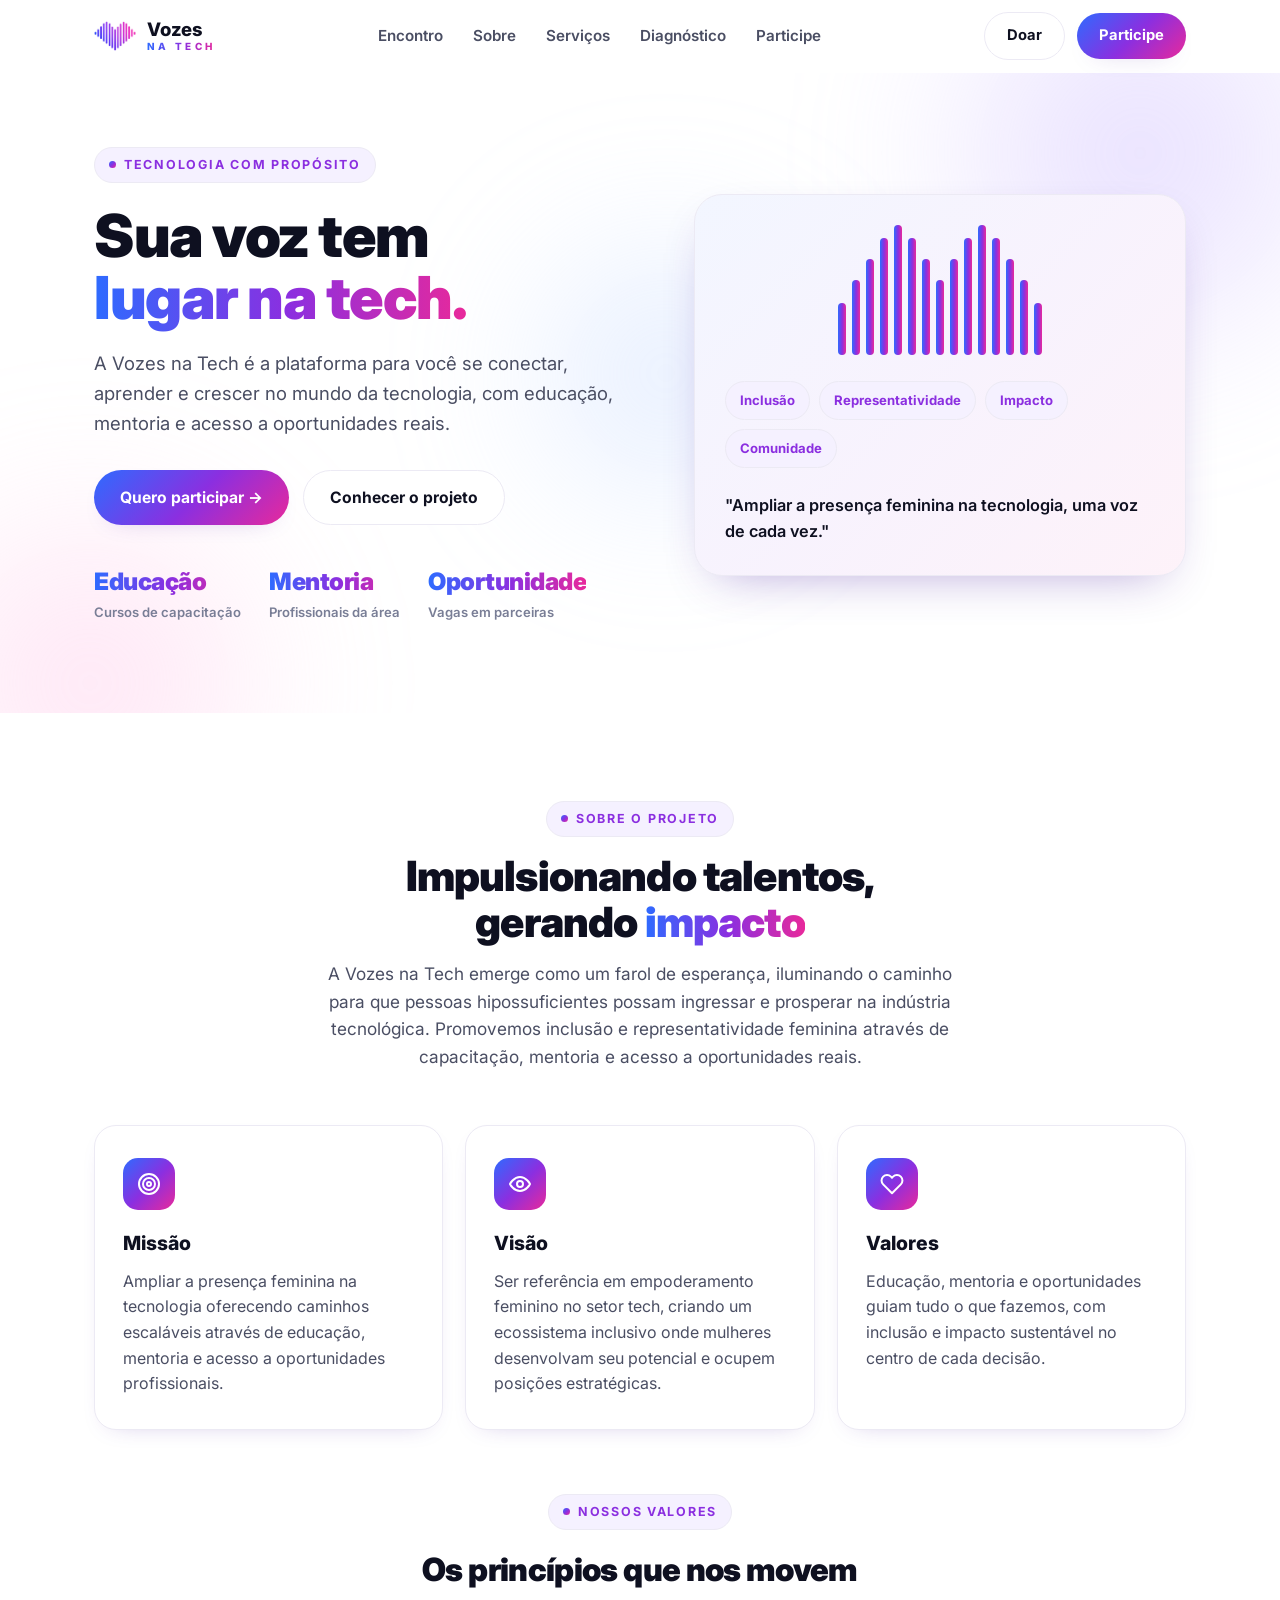
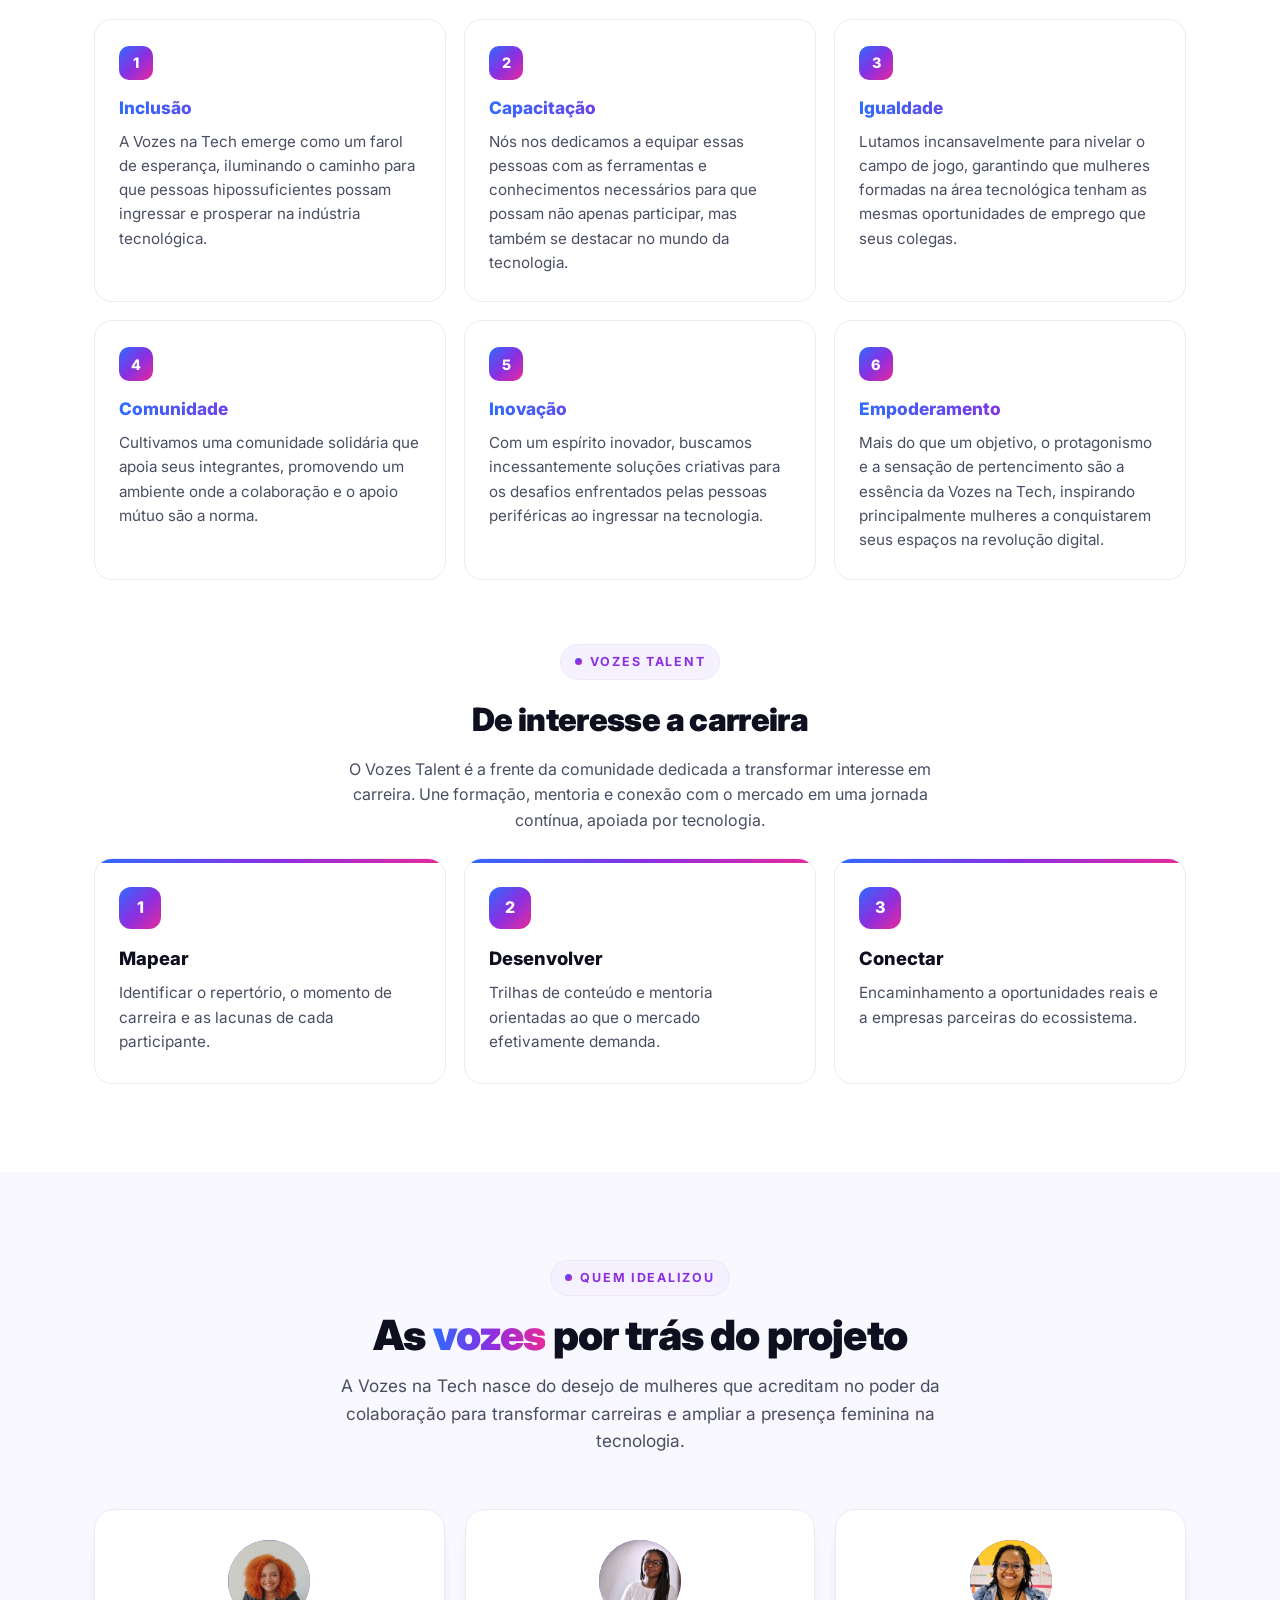
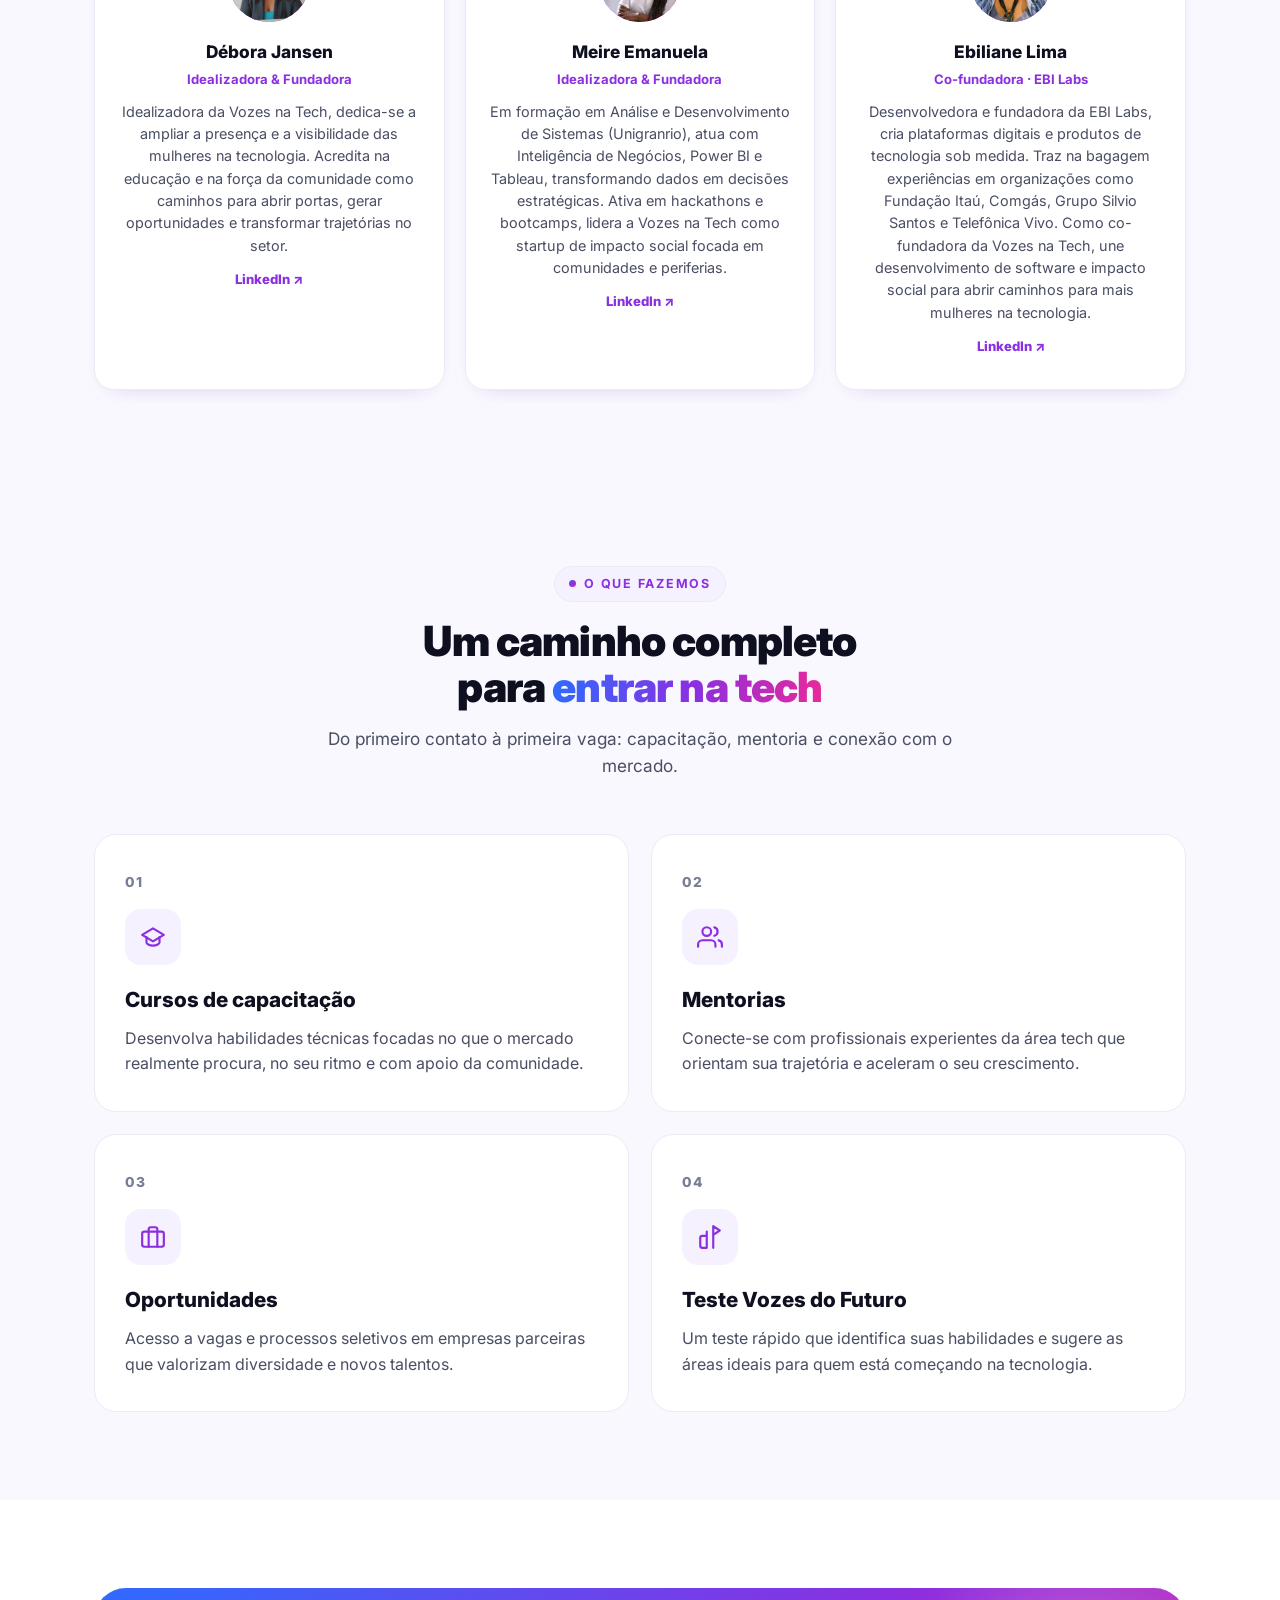
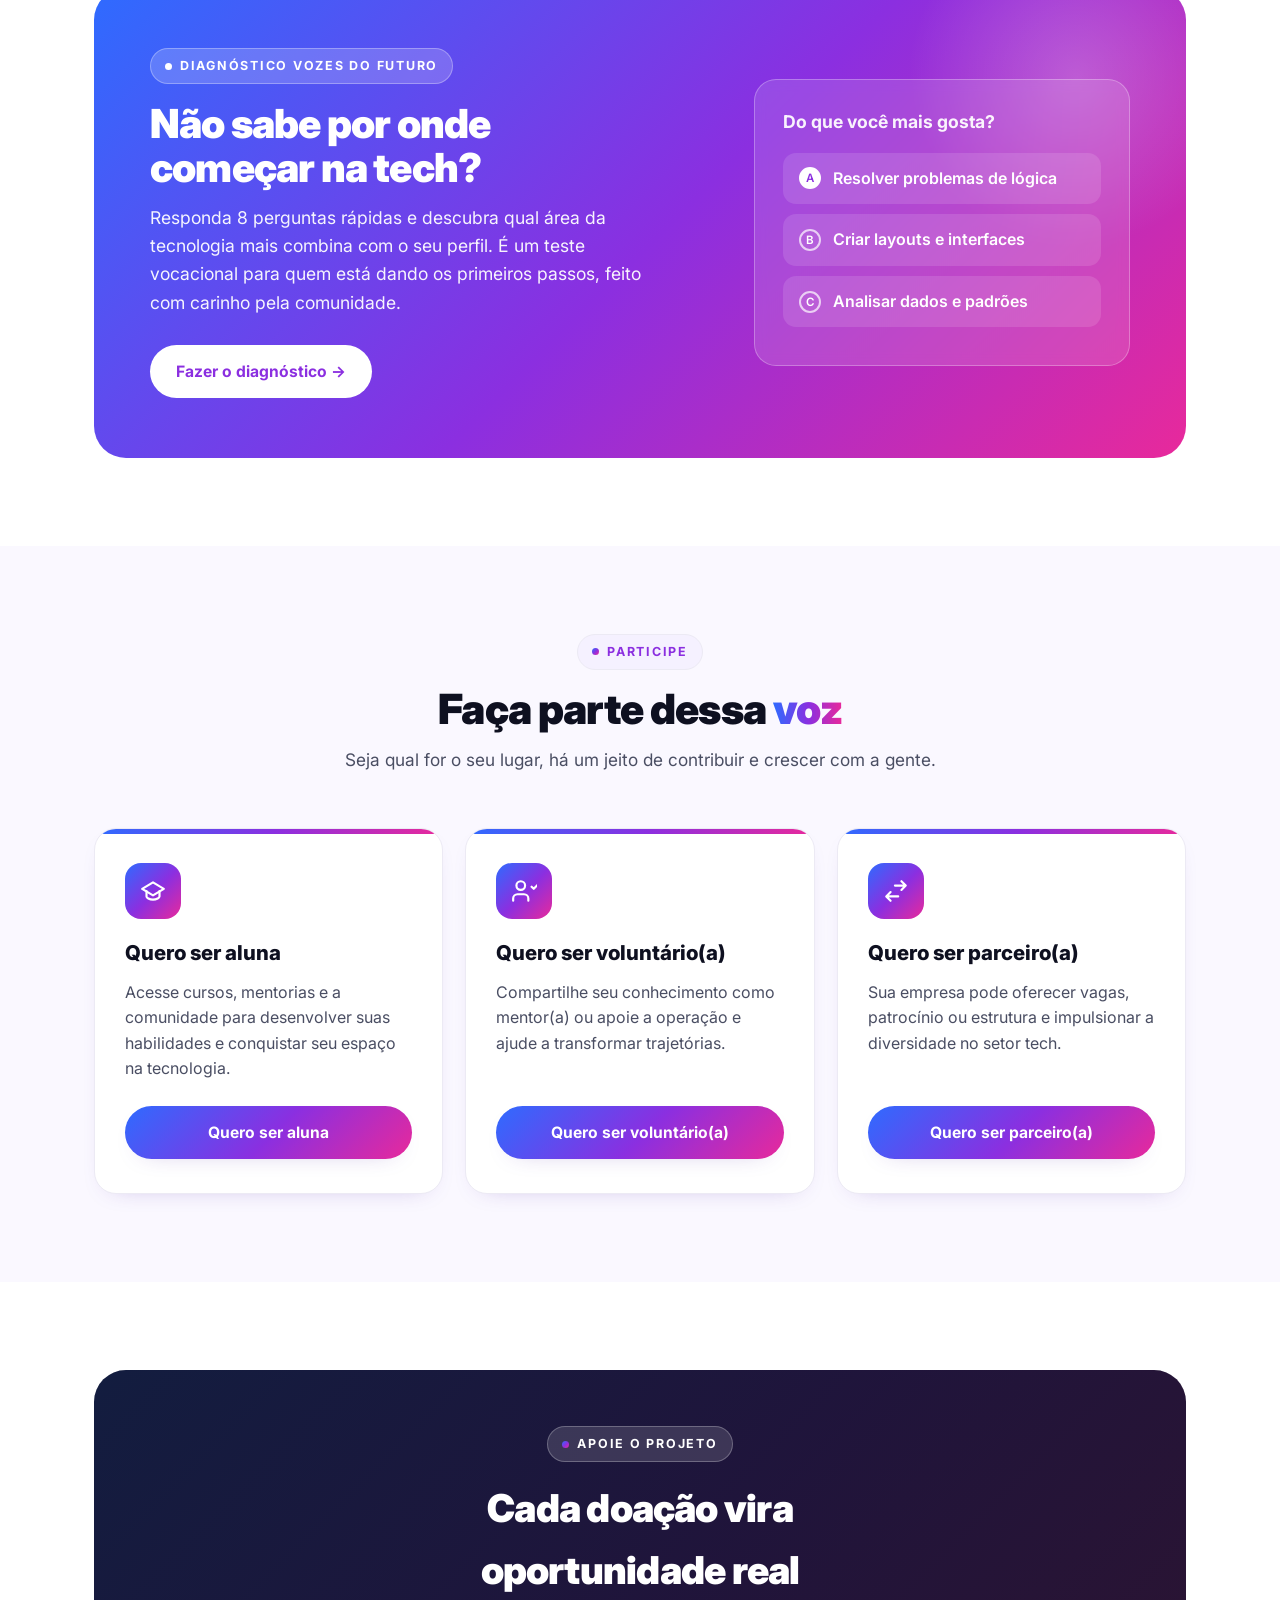
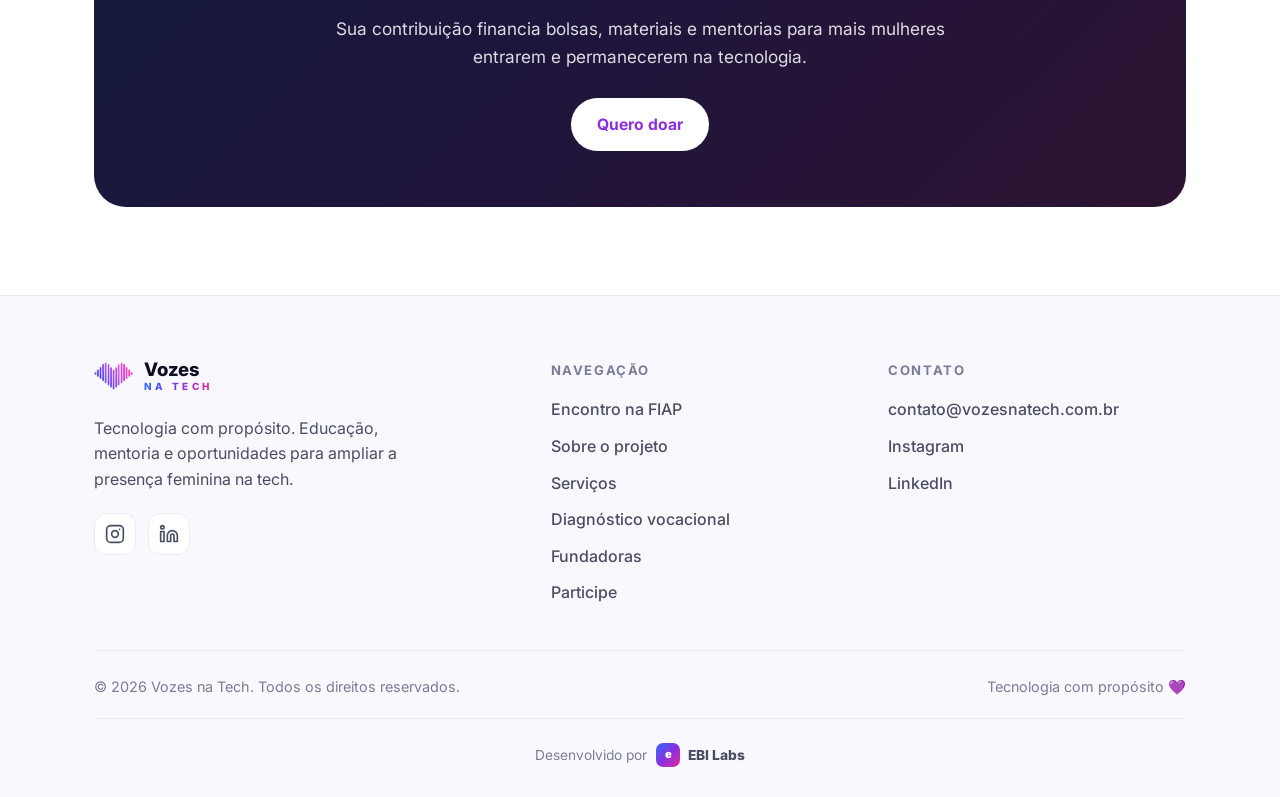
==== commit 29db0eaa: "Cria one-page do Vozes na Tech (home + encontro + diagnóstico) - index.html: hero, sobre (6 valores " ====
--- a/index.html
+++ b/index.html
@@ -1,104 +1,728 @@
-<!DOCTYPE html>
-<html lang="en">
-<head>
-    <meta charset="UTF-8">
-    <meta name="viewport" content="width=device-width, initial-scale=1.0">
-    <title>Vozes na Tech</title>
-    <link rel="stylesheet" href="styles.css">
-</head>
-<body>
-    <header class="site-header">
-        <div class="header-container">
-            <img src="logo-vozes-na-tech.png" alt="Logo da Vozes na Tech" class="logo">
-            <nav>
-                <ul class="nav-links">
-                    <li><a href="#home">Home</a></li>
-                    <li><a href="#about">Sobre</a></li>
-                    <li><a href="#contact">Contato</a></li>
-                </ul>
-            </nav>
-        </div>
-    </header>
-    <div class="caixa">
-        <h1>Teste Vozes na Tech </h1>
-        <br>
-        <form id="quizForm">
-            <!-- Form content -->
-            
-                <div class="question">
-                    <h2>1. Você está organizando uma festa e precisa criar um guia com horários de todas as atividades da festa, Como você faria isso de forma eficiente e organizada?</h2>
-                    <label><input type="radio" name="q1" value="a"> Montaria um plano flexível, com um conjunto de atividades principais, adaptando-as conforme o ritmo e interesse dos convidados.</label>
-                    <label><input type="radio" name="q1" value="b">Desenharia um mapa da festa, mostrando como as atividades se relacionam nos ambientes.</label>
-                    <label><input type="radio" name="q1" value="c"> Criaria um cronograma para garantir que tudo corra conforme planejado.</label>
-                    <label><input type="radio" name="q1" value="d"> Utilizaria um app de produtividade, configurando lembretes automáticos e monitorando o progresso das atividades.</label>
-                    <label><input type="radio" name="q1" value="e"> Criaria um enredo detalhado, similar a um roteiro de filme, definindo cenas e horários específicos para cada atividade. </label>
-                    <label><input type="radio" name="q1" value="f"> Planejaria uma experiência temática, desenhando convites e decorações para envolver os convidados.</label>
-                </div>
-                <!-- Repita para todas as perguntas -->
-                <div class="question">
-                    <h2>2. Você está planejando uma viagem e precisa pesquisar diferentes destinos, levando em consideração fatores como clima, preço, atrações turísticas e avaliações de outros viajantes. Como você organizaria para tomar a melhor decisão?</h2>
-                    <label><input type="radio" name="q2" value="a"> Mergulharia em blogs de viagem e fóruns, criando um diário de viagem virtual com opiniões e experiências coletadas.</label>
-                    <label><input type="radio" name="q2" value="b">Consultaria guias e pacotes turísticos para formar uma visão mais abrangente de cada destino.</label>
-                    <label><input type="radio" name="q2" value="c"> Criaria um plano de viagem usando uma ferramenta de gestão, com cronograma e orçamento detalhados.</label>
-                    <label><input type="radio" name="q2" value="d"> Criaria uma lista com notas para cada destino, destacando vantagens e desvantagens.</label>
-                    <label><input type="radio" name="q2" value="e"> Desenvolveria um mapa interativo onde você pode clicar em cada destino para obter informações detalhadas.</label> 
-                    <label><input type="radio" name="q2" value="f"> Desenvolveria uma apresentação visual dos destinos com fotos, vídeos e descrições envolventes.</label>
-                </div>
-                <!-- Repita para todas as perguntas -->
-                <div class="question">
-                    <h2>3.  Você está em um lugar desconhecido e encontra uma caixa cheia de moedas antigas de diferentes países. Como você descobriria o valor dessas moedas e se elas valem algo no mundo atual?</h2>
-                    <label><input type="radio" name="q3" value="a"> Utilizaria um aplicativo de reconhecimento de moedas com inteligência artificial para obter uma identificação e avaliação rápida.</label>
-                    <label><input type="radio" name="q3" value="b"> Pesquisaria a história e o contexto das moedas usando livros antigos, visitas a museus e sites especializados para entender seu valor histórico. </label>
-                    <label><input type="radio" name="q3" value="c"> Organizaria um projeto de pesquisa detalhado para catalogar e avaliar as moedas.</label>
-                    <label><input type="radio" name="q3" value="d"> Levaria as moedas a um especialista em numismática para uma avaliação detalhada e precisa de seu valor no mercado atual. </label>
-                    <label><input type="radio" name="q3" value="e"> Participaria de fóruns e comunidades online de colecionadores de moedas, comparando suas descobertas com as de outros colecionadores.</label>
-                    <label><input type="radio" name="q3" value="f"> Desenvolveria uma aplicação interativa que permite explorar as moedas e suas histórias.</label>
-                </div>
-                <!-- Repita para todas as perguntas -->
-                <div class="question">
-                    <h2>4. Você é um detetive e precisa desvendar um crime. Como você organizaria as pistas e deduziria o que aconteceu, passo a passo, para solucionar o mistério?</h2>
-                    <label><input type="radio" name="q4" value="a"> Entrevistaria testemunhas e compararia seus depoimentos minuciosamente, buscando inconsistências e informações cruciais.</label>
-                    <label><input type="radio" name="q4" value="b"> Recriaria a linha do tempo dos eventos usando gráficos e recursos visuais, para entender a sequência e o contexto do crime. </label>
-                    <label><input type="radio" name="q4" value="c"> Gerenciaria as pistas e a investigação usando um software de organização. </label>
-                    <label><input type="radio" name="q4" value="d"> Criaria um sistema de classificação para organizar as pistas por tipo, data e local de coleta, facilitando a análise. </label>
-                    <label><input type="radio" name="q4" value="e"> Desenvolveria um diagrama interativo com todas as pistas, conectando-as e destacando padrões e possíveis suspeitos.</label>
-                    <label><input type="radio" name="q4" value="f"> Escreveria um relato detalhado dos eventos, ilustrando cada etapa da investigação com imagens e diagramas. </label>
-                </div>
-                <!-- Repita para todas as perguntas -->
-                <div class="question">
-                    <h2>5. Você está liderando uma equipe em um projeto importante. Como você coordenaria a equipe e garantiria que todos estejam alinhados e contribuindo para o sucesso do projeto?</h2>
-                    <label><input type="radio" name="q5" value="a"> Realizaria reuniões regulares para compartilhar atualizações e resolver problemas em equipe, incentivando a comunicação aberta.</label>
-                    <label><input type="radio" name="q5" value="b"> Estabeleceria um sistema de recompensas para incentivar a produtividade e a inovação, reconhecendo as contribuições individuais.</label>
-                    <label><input type="radio" name="q5" value="c"> Usaria uma ferramenta de gestão de projetos para definir tarefas, prazos e acompanhar o progresso. </label>
-                    <label><input type="radio" name="q5" value="d"> Criaria um dashboard para monitorar o desempenho da equipe, identificando áreas de melhoria e ajustando estratégias conforme necessário. </label>
-                    <label><input type="radio" name="q5" value="e"> Desenvolveria uma plataforma colaborativa onde todos podem compartilhar ideias, arquivos e feedbacks em tempo real.</label>
-                    <label><input type="radio" name="q5" value="f"> Produziria materiais visuais e gráficos para ilustrar o progresso do projeto e motivar a equipe.</label>
-                </div>
-                <!-- Repita para todas as perguntas -->
-                <div class="question">
-                    <h2>6. Você está participando de um hackathon e precisa criar uma solução inovadora em um curto espaço de tempo. Como você e sua equipe dividiriam as tarefas e desenvolveriam a solução?</h2>
-                    <label><input type="radio" name="q6" value="a"> Faria uma rápida avaliação das habilidades de cada membro da equipe e distribuiria tarefas conforme suas especialidades.</label>
-                    <label><input type="radio" name="q6" value="b"> Criaria um diagrama de fluxo para visualizar a solução final e identificar as etapas necessárias para implementá-la.</label>
-                    <label><input type="radio" name="q6" value="c"> Utilizaria uma metodologia ágil para dividir as tarefas em sprints e realizar reuniões diárias de acompanhamento.</label>
-                    <label><input type="radio" name="q6" value="d"> Configuraria um sistema de versionamento para que todos possam trabalhar simultaneamente no código, monitorando as alterações.</label>
-                    <label><input type="radio" name="q6" value="e"> Desenharia um protótipo funcional para validar a ideia rapidamente, ajustando conforme o feedback recebido.</label>
-                    <label><input type="radio" name="q6" value="f"> Criaria uma apresentação visual impactante para demonstrar a solução final aos jurados e investidores.</label>
-                </div>
-                <!-- Repita para todas as perguntas -->
-                <div class="question">
-                    <h2>7. Como um arquiteto, qual é o primeiro recurso tecnologico que você implementaia para garantir segurança e eficiência no projeto de uma casa moderna ?</h2>
-                    <label><input type="radio" name="q7" value="a"> Avaliaria possíveis pontos de vulnerabilidade na estrutura da casa e implementaria medidas de segurança em cada nível, como sistemas de alarme, câmeras de segurança e fechaduras inteligentes.</label>
-                    <label><input type="radio" name="q7" value="b"> Analisaria as tendências de uso de tecnologias modernas e integraria eletrodomésticos inteligentes para gestão de serviços e manutenção da casa, aumentando a segurança e a transparência.</label>
-                    <label><input type="radio" name="q7" value="c">Aplicaria padrões de design reconhecidos para criar uma arquitetura modular e escalável, facilitando futuras expansões e manutenções da casa.</label>
-                    <label><input type="radio" name="q7" value="d"> implementaria um sistema de monitoramento contínuo para analisar o desempenho das diversas instalações da casa (elétrica, hidráulica, etc.), identificando e corrigindo gargalos ou problemas antes que se tornem críticos.</label>
-                    <label><input type="radio" name="q7" value="e"> Utilizaria um sistema de gestão de projeto digital para coordenar todas as fases da construção, garantindo que cada etapa seja concluída de maneira eficiente e dentro do cronograma.</label>
-                    <label><input type="radio" name="q7" value="f"> Criaria um modelo 3D detalhado da casa para visualizar e ajustar o design conforme necessário, otimizando a funcionalidade e o conforto do ambiente</label>
-                </div>
-                <button type="button" onclick="calculateResult()">Ver Resultado</button>
-            </form>
-            <div id="result"></div>
-        </div>
-        <script src="script.js"></script>
-    </body>
-    </html>
-    
+<!DOCTYPE html>
+<html lang="pt-BR">
+<head>
+  <meta charset="UTF-8" />
+  <meta name="viewport" content="width=device-width, initial-scale=1.0" />
+  <title>Vozes na Tech | Tecnologia com propósito</title>
+  <meta name="description" content="Vozes na Tech é a plataforma para se conectar, aprender e crescer no mundo da tecnologia. Ampliamos a presença feminina na tech com educação, mentoria e oportunidades." />
+  <meta property="og:title" content="Vozes na Tech | Tecnologia com propósito" />
+  <meta property="og:description" content="Educação, mentoria e oportunidades para ampliar a presença feminina na tecnologia." />
+  <meta property="og:type" content="website" />
+  <link rel="preconnect" href="https://fonts.googleapis.com" />
+  <link rel="preconnect" href="https://fonts.gstatic.com" crossorigin />
+  <link rel="stylesheet" href="https://fonts.googleapis.com/css2?family=Inter:wght@400;500;600;700;800;900&display=swap" />
+  <link rel="icon" href="data:image/svg+xml,%3Csvg xmlns='http://www.w3.org/2000/svg' viewBox='0 0 32 32'%3E%3Cdefs%3E%3ClinearGradient id='g' x1='0' y1='0' x2='1' y2='0'%3E%3Cstop offset='0' stop-color='%232E6BFF'/%3E%3Cstop offset='.5' stop-color='%238B2FE0'/%3E%3Cstop offset='1' stop-color='%23E8299B'/%3E%3C/linearGradient%3E%3C/defs%3E%3Cpath fill='url(%23g)' d='M16 28C16 28 2 19 2 9.5 2 5.9 4.9 3 8.5 3 11 3 13.3 4.4 16 7.6 18.7 4.4 21 3 23.5 3 27.1 3 30 5.9 30 9.5 30 19 16 28 16 28Z'/%3E%3C/svg%3E" />
+  <style>
+    :root{
+      --blue:#2E6BFF;
+      --purple:#8B2FE0;
+      --magenta:#E8299B;
+      --ink:#0E1020;
+      --ink-soft:#4A4E63;
+      --muted:#797E96;
+      --line:#ECEAF4;
+      --bg:#FFFFFF;
+      --bg-soft:#FAF8FF;
+      --bg-tint:#F5F1FF;
+      --grad:linear-gradient(90deg,var(--blue) 0%,var(--purple) 52%,var(--magenta) 100%);
+      --grad-135:linear-gradient(135deg,var(--blue) 0%,var(--purple) 52%,var(--magenta) 100%);
+      --shadow:0 18px 50px -24px rgba(74,32,160,.45);
+      --shadow-sm:0 8px 26px -18px rgba(74,32,160,.4);
+      --radius:22px;
+      --maxw:1140px;
+      --font:'Inter',-apple-system,BlinkMacSystemFont,'Segoe UI',Roboto,Helvetica,Arial,sans-serif;
+    }
+    *{box-sizing:border-box;margin:0;padding:0}
+    html{scroll-behavior:smooth}
+    body{
+      font-family:var(--font);
+      color:var(--ink);
+      background:var(--bg);
+      line-height:1.6;
+      -webkit-font-smoothing:antialiased;
+      text-rendering:optimizeLegibility;
+    }
+    a{color:inherit;text-decoration:none}
+    img{max-width:100%}
+    section{scroll-margin-top:84px}
+    .wrap{width:100%;max-width:var(--maxw);margin:0 auto;padding:0 24px}
+    .grad-text{
+      background:var(--grad);
+      -webkit-background-clip:text;background-clip:text;
+      -webkit-text-fill-color:transparent;color:transparent;
+    }
+    .eyebrow{
+      display:inline-flex;align-items:center;gap:8px;
+      font-size:.78rem;font-weight:700;letter-spacing:.14em;text-transform:uppercase;
+      color:var(--purple);
+      padding:7px 14px;border-radius:999px;
+      background:var(--bg-tint);border:1px solid var(--line);
+    }
+    .eyebrow::before{content:"";width:7px;height:7px;border-radius:50%;background:var(--grad-135)}
+
+    /* Buttons */
+    .btn{
+      display:inline-flex;align-items:center;justify-content:center;gap:9px;
+      font-weight:700;font-size:.98rem;
+      padding:14px 26px;border-radius:999px;
+      cursor:pointer;border:none;transition:transform .18s ease,box-shadow .18s ease,background .2s ease;
+      white-space:nowrap;
+    }
+    .btn-primary{background:var(--grad-135);color:#fff;box-shadow:var(--shadow-sm)}
+    .btn-primary:hover{transform:translateY(-2px);box-shadow:var(--shadow)}
+    .btn-ghost{background:#fff;color:var(--ink);border:1.5px solid var(--line)}
+    .btn-ghost:hover{border-color:var(--purple);color:var(--purple);transform:translateY(-2px)}
+    .btn-light{background:rgba(255,255,255,.16);color:#fff;border:1.5px solid rgba(255,255,255,.35)}
+    .btn-light:hover{background:rgba(255,255,255,.26);transform:translateY(-2px)}
+    .btn-white{background:#fff;color:var(--purple)}
+    .btn-white:hover{transform:translateY(-2px);box-shadow:0 14px 30px -16px rgba(0,0,0,.5)}
+
+    /* Logo (soundwave equalizer + wordmark) */
+    .logo{display:inline-flex;align-items:center;gap:11px}
+    .logo-mark{display:block}
+    .logo-word{font-weight:800;font-size:1.16rem;letter-spacing:-.01em;line-height:1}
+    .logo-word small{display:block;font-size:.62rem;font-weight:800;letter-spacing:.34em;margin-top:3px}
+
+    /* Header */
+    header{
+      position:sticky;top:0;z-index:50;
+      background:rgba(255,255,255,.82);
+      backdrop-filter:saturate(160%) blur(14px);
+      border-bottom:1px solid transparent;transition:border-color .3s,box-shadow .3s;
+    }
+    header.scrolled{border-color:var(--line);box-shadow:0 6px 24px -20px rgba(20,10,60,.5)}
+    .nav{display:flex;align-items:center;justify-content:space-between;height:72px}
+    .nav-links{display:flex;align-items:center;gap:30px}
+    .nav-links a{font-weight:600;font-size:.95rem;color:var(--ink-soft);position:relative;transition:color .18s}
+    .nav-links a::after{content:"";position:absolute;left:0;bottom:-6px;width:0;height:2px;background:var(--grad);border-radius:2px;transition:width .22s}
+    .nav-links a:hover{color:var(--ink)}
+    .nav-links a:hover::after{width:100%}
+    .nav-cta{display:flex;align-items:center;gap:12px}
+    .nav-cta .btn{padding:11px 22px;font-size:.92rem}
+    .burger{display:none;flex-direction:column;gap:5px;background:none;border:none;cursor:pointer;padding:8px}
+    .burger span{width:24px;height:2.5px;background:var(--ink);border-radius:2px;transition:.25s}
+
+    /* Hero */
+    .hero{position:relative;overflow:hidden;padding:74px 0 90px}
+    .hero-bg{position:absolute;inset:0;z-index:-1;overflow:hidden}
+    .blob{position:absolute;border-radius:50%;filter:blur(70px);opacity:.5}
+    .blob.b1{width:520px;height:520px;background:radial-gradient(circle,#c9b6ff,transparent 70%);top:-180px;right:-120px}
+    .blob.b2{width:460px;height:460px;background:radial-gradient(circle,#ffc0e6,transparent 70%);bottom:-200px;left:-140px}
+    .blob.b3{width:360px;height:360px;background:radial-gradient(circle,#bcd3ff,transparent 70%);top:120px;left:38%}
+    .hero-grid{display:grid;grid-template-columns:1.05fr .95fr;gap:56px;align-items:center}
+    .hero h1{font-size:clamp(2.4rem,5.4vw,3.7rem);line-height:1.05;font-weight:900;letter-spacing:-.025em;margin:22px 0 20px}
+    .hero p.lead{font-size:1.16rem;color:var(--ink-soft);max-width:540px;margin-bottom:32px}
+    .hero-actions{display:flex;flex-wrap:wrap;gap:14px}
+    .hero-meta{display:flex;gap:28px;margin-top:38px;flex-wrap:wrap}
+    .hero-meta .item{display:flex;flex-direction:column}
+    .hero-meta .num{font-size:1.5rem;font-weight:900;letter-spacing:-.02em}
+    .hero-meta .lbl{font-size:.82rem;color:var(--muted);font-weight:600}
+
+    /* Hero art card */
+    .hero-art{position:relative}
+    .art-card{
+      background:#fff;border:1px solid var(--line);border-radius:28px;
+      padding:30px;box-shadow:var(--shadow);position:relative;overflow:hidden;
+    }
+    .art-card::before{content:"";position:absolute;inset:0;background:var(--grad-135);opacity:.06}
+    .wave{display:flex;align-items:flex-end;justify-content:center;gap:6px;height:130px;margin-bottom:26px;position:relative}
+    .wave i{width:8px;border-radius:999px;background:var(--grad);animation:pulse 1.6s ease-in-out infinite}
+    @keyframes pulse{0%,100%{transform:scaleY(.55)}50%{transform:scaleY(1)}}
+    .art-tags{display:flex;flex-wrap:wrap;gap:9px;position:relative}
+    .tag{font-size:.82rem;font-weight:700;padding:8px 14px;border-radius:999px;background:var(--bg-tint);color:var(--purple);border:1px solid var(--line)}
+    .art-quote{margin-top:24px;font-size:1.02rem;font-weight:600;color:var(--ink);position:relative}
+
+    /* Section shell */
+    .section{padding:88px 0}
+    .section.tint{background:var(--bg-soft)}
+    .sec-head{max-width:660px;margin:0 auto 54px;text-align:center}
+    .sec-head h2{font-size:clamp(1.9rem,3.6vw,2.6rem);font-weight:900;letter-spacing:-.02em;line-height:1.12;margin:16px 0 14px}
+    .sec-head p{font-size:1.08rem;color:var(--ink-soft)}
+
+    /* MVV cards */
+    .mvv{display:grid;grid-template-columns:repeat(3,1fr);gap:22px}
+    .mvv-card{background:#fff;border:1px solid var(--line);border-radius:var(--radius);padding:32px 28px;box-shadow:var(--shadow-sm);transition:transform .22s,box-shadow .22s}
+    .mvv-card:hover{transform:translateY(-6px);box-shadow:var(--shadow)}
+    .mvv-card .ico{width:52px;height:52px;border-radius:15px;display:grid;place-items:center;background:var(--grad-135);color:#fff;margin-bottom:18px}
+    .mvv-card h3{font-size:1.22rem;font-weight:800;margin-bottom:10px}
+    .mvv-card p{color:var(--ink-soft);font-size:1rem}
+    .values-row{display:flex;flex-wrap:wrap;gap:10px;justify-content:center;margin-top:40px}
+    .value-chip{font-weight:700;font-size:.95rem;padding:10px 20px;border-radius:999px;border:1.5px solid var(--line);background:#fff}
+    .value-chip b{background:var(--grad);-webkit-background-clip:text;background-clip:text;-webkit-text-fill-color:transparent}
+
+    /* Services */
+    .services{display:grid;grid-template-columns:repeat(2,1fr);gap:22px}
+    .svc{
+      position:relative;background:#fff;border:1px solid var(--line);border-radius:var(--radius);
+      padding:34px 30px;overflow:hidden;transition:transform .22s,box-shadow .22s,border-color .22s;
+    }
+    .svc:hover{transform:translateY(-6px);box-shadow:var(--shadow);border-color:transparent}
+    .svc .num{font-size:.86rem;font-weight:800;color:var(--muted);letter-spacing:.1em}
+    .svc .ico{width:56px;height:56px;border-radius:16px;display:grid;place-items:center;background:var(--bg-tint);color:var(--purple);margin:14px 0 18px;transition:.25s}
+    .svc:hover .ico{background:var(--grad-135);color:#fff}
+    .svc h3{font-size:1.3rem;font-weight:800;margin-bottom:10px}
+    .svc p{color:var(--ink-soft)}
+
+    /* Highlight (Vozes do Futuro) */
+    .highlight{position:relative;border-radius:32px;overflow:hidden;background:var(--grad-135);color:#fff;padding:60px 56px}
+    .highlight::after{content:"";position:absolute;top:-80px;right:-60px;width:340px;height:340px;background:radial-gradient(circle,rgba(255,255,255,.22),transparent 70%);border-radius:50%}
+    .highlight-grid{display:grid;grid-template-columns:1.2fr .8fr;gap:40px;align-items:center;position:relative;z-index:1}
+    .highlight .eyebrow{background:rgba(255,255,255,.18);border-color:rgba(255,255,255,.3);color:#fff}
+    .highlight .eyebrow::before{background:#fff}
+    .highlight h2{font-size:clamp(1.9rem,3.6vw,2.5rem);font-weight:900;letter-spacing:-.02em;margin:18px 0 14px;line-height:1.1}
+    .highlight p{font-size:1.1rem;opacity:.94;max-width:520px}
+    .highlight-visual{display:grid;place-items:center}
+    .quiz-card{background:rgba(255,255,255,.13);border:1px solid rgba(255,255,255,.28);border-radius:22px;padding:28px;width:100%;backdrop-filter:blur(6px)}
+    .quiz-card .q{font-weight:700;margin-bottom:16px}
+    .quiz-opt{display:flex;align-items:center;gap:12px;padding:13px 16px;border-radius:13px;background:rgba(255,255,255,.12);margin-bottom:10px;font-weight:600;transition:.2s}
+    .quiz-opt:hover{background:rgba(255,255,255,.24)}
+    .quiz-opt span{width:22px;height:22px;border-radius:50%;border:2px solid rgba(255,255,255,.7);display:grid;place-items:center;font-size:.72rem;flex-shrink:0}
+    .quiz-opt.on span{background:#fff;color:var(--purple);border-color:#fff}
+
+    /* Participate */
+    .parts{display:grid;grid-template-columns:repeat(3,1fr);gap:22px}
+    .part{
+      display:flex;flex-direction:column;background:#fff;border:1px solid var(--line);
+      border-radius:var(--radius);padding:34px 30px;box-shadow:var(--shadow-sm);
+      transition:transform .22s,box-shadow .22s;position:relative;overflow:hidden;
+    }
+    .part::before{content:"";position:absolute;top:0;left:0;right:0;height:5px;background:var(--grad)}
+    .part:hover{transform:translateY(-6px);box-shadow:var(--shadow)}
+    .part .ico{width:56px;height:56px;border-radius:16px;display:grid;place-items:center;background:var(--grad-135);color:#fff;margin-bottom:18px}
+    .part h3{font-size:1.28rem;font-weight:800;margin-bottom:10px}
+    .part p{color:var(--ink-soft);margin-bottom:24px;flex:1}
+    .part .btn{width:100%}
+
+    /* Donate band */
+    .donate{background:var(--ink);color:#fff;border-radius:32px;padding:56px;text-align:center;position:relative;overflow:hidden}
+    .donate::before{content:"";position:absolute;inset:0;background:var(--grad-135);opacity:.14}
+    .donate-inner{position:relative;z-index:1;max-width:640px;margin:0 auto}
+    .donate h2{font-size:clamp(1.8rem,3.4vw,2.4rem);font-weight:900;letter-spacing:-.02em;margin-bottom:14px}
+    .donate p{opacity:.85;font-size:1.08rem;margin-bottom:28px}
+
+    /* Footer */
+    footer{background:var(--bg-soft);border-top:1px solid var(--line);padding:64px 0 30px}
+    .foot-grid{display:grid;grid-template-columns:1.4fr 1fr 1fr;gap:40px;margin-bottom:44px}
+    .foot-about p{color:var(--ink-soft);margin:18px 0 20px;max-width:340px}
+    .socials{display:flex;gap:12px}
+    .socials a{width:42px;height:42px;border-radius:12px;display:grid;place-items:center;background:#fff;border:1px solid var(--line);color:var(--ink-soft);transition:.2s}
+    .socials a:hover{background:var(--grad-135);color:#fff;border-color:transparent;transform:translateY(-3px)}
+    .foot-col h4{font-size:.82rem;text-transform:uppercase;letter-spacing:.12em;color:var(--muted);margin-bottom:16px}
+    .foot-col ul{list-style:none;display:flex;flex-direction:column;gap:11px}
+    .foot-col a{color:var(--ink-soft);font-weight:500;transition:color .18s}
+    .foot-col a:hover{color:var(--purple)}
+    .foot-bottom{border-top:1px solid var(--line);padding-top:24px;display:flex;justify-content:space-between;flex-wrap:wrap;gap:12px;color:var(--muted);font-size:.9rem}
+
+    /* Reveal animation */
+    .reveal{opacity:0;transform:translateY(24px);transition:opacity .6s ease,transform .6s ease}
+    .reveal.in{opacity:1;transform:none}
+
+    /* Responsive */
+    @media(max-width:900px){
+      .hero-grid{grid-template-columns:1fr;gap:44px}
+      .hero-art{max-width:460px}
+      .mvv,.services,.parts{grid-template-columns:1fr}
+      .highlight-grid,.foot-grid{grid-template-columns:1fr;gap:32px}
+      .highlight{padding:44px 30px}
+      .donate{padding:44px 26px}
+      .nav-links,.nav-cta .btn-ghost{display:none}
+      .burger{display:flex}
+      .mobile-menu.open{display:flex}
+    }
+    @media(max-width:560px){
+      .section{padding:64px 0}
+      .hero{padding:48px 0 64px}
+      .hero-meta{gap:20px}
+    }
+    /* Mobile menu */
+    .mobile-menu{display:none;position:fixed;inset:72px 0 auto 0;background:#fff;border-bottom:1px solid var(--line);flex-direction:column;padding:20px 24px 26px;gap:6px;z-index:49;box-shadow:0 20px 40px -24px rgba(20,10,60,.5)}
+    .mobile-menu a{padding:12px 6px;font-weight:600;color:var(--ink-soft);border-bottom:1px solid var(--line)}
+    .mobile-menu a:last-of-type{border:none}
+    .mobile-menu .btn{margin-top:12px}
+
+    /* Event banner */
+    .event{position:relative;overflow:hidden;border-radius:30px;background:#0E1020;color:#fff;padding:44px;box-shadow:var(--shadow)}
+    .event::before{content:"";position:absolute;inset:0;background:var(--grad-135);opacity:.18}
+    .event::after{content:"";position:absolute;top:-90px;right:-70px;width:320px;height:320px;background:radial-gradient(circle,rgba(255,255,255,.18),transparent 70%);border-radius:50%}
+    .event-grid{position:relative;z-index:1;display:grid;grid-template-columns:1.25fr .9fr;gap:38px;align-items:center}
+    .event-badge{display:inline-flex;align-items:center;gap:9px;font-weight:800;font-size:.72rem;letter-spacing:.12em;text-transform:uppercase;background:rgba(255,255,255,.15);border:1px solid rgba(255,255,255,.3);padding:8px 15px;border-radius:999px}
+    .event-badge .dot{width:8px;height:8px;border-radius:50%;background:#fff;box-shadow:0 0 0 0 rgba(255,255,255,.7);animation:blink 1.6s ease-out infinite}
+    @keyframes blink{0%{box-shadow:0 0 0 0 rgba(255,255,255,.6)}70%{box-shadow:0 0 0 8px rgba(255,255,255,0)}100%{box-shadow:0 0 0 0 rgba(255,255,255,0)}}
+    .event h2{font-size:clamp(1.6rem,3.3vw,2.25rem);font-weight:900;letter-spacing:-.02em;margin:18px 0 12px;line-height:1.12}
+    .event .evd{opacity:.9;margin-bottom:22px;max-width:560px}
+    .event-info{display:flex;flex-direction:column;gap:11px;margin-bottom:26px}
+    .event-info .ei{display:flex;align-items:center;gap:12px;font-weight:600;font-size:1rem}
+    .event-info .ei svg{flex-shrink:0;opacity:.85}
+    .event-actions{display:flex;flex-wrap:wrap;gap:12px;align-items:center}
+    .event-free{font-weight:700;font-size:.88rem;opacity:.9}
+    .event-list{background:rgba(255,255,255,.07);border:1px solid rgba(255,255,255,.18);border-radius:22px;padding:26px}
+    .event-list h4{font-size:.78rem;letter-spacing:.1em;text-transform:uppercase;margin-bottom:15px;opacity:.85}
+    .event-list ul{list-style:none;display:flex;flex-direction:column;gap:12px}
+    .event-list li{display:flex;gap:11px;align-items:flex-start;font-size:.97rem;opacity:.95}
+    .event-list li svg{flex-shrink:0;margin-top:3px;color:#fff}
+
+    /* Values detail */
+    .vgrid{display:grid;grid-template-columns:repeat(3,1fr);gap:18px;margin-top:24px}
+    .vcard{background:#fff;border:1px solid var(--line);border-radius:18px;padding:26px 24px;transition:transform .2s,box-shadow .2s}
+    .vcard:hover{transform:translateY(-5px);box-shadow:var(--shadow-sm)}
+    .vcard .vn{width:34px;height:34px;border-radius:10px;display:grid;place-items:center;font-weight:800;font-size:.9rem;color:#fff;background:var(--grad-135);margin-bottom:14px}
+    .vcard h4{font-size:1.08rem;font-weight:800;margin-bottom:8px;background:var(--grad);-webkit-background-clip:text;background-clip:text;-webkit-text-fill-color:transparent}
+    .vcard p{color:var(--ink-soft);font-size:.95rem}
+
+    /* Talent steps */
+    .talent{margin-top:24px;display:grid;grid-template-columns:repeat(3,1fr);gap:18px}
+    .tstep{position:relative;background:#fff;border:1px solid var(--line);border-radius:18px;padding:28px 24px;overflow:hidden}
+    .tstep::before{content:"";position:absolute;top:0;left:0;right:0;height:4px;background:var(--grad)}
+    .tstep .tnum{width:42px;height:42px;border-radius:12px;display:grid;place-items:center;font-weight:800;color:#fff;background:var(--grad-135);margin-bottom:15px}
+    .tstep h4{font-size:1.15rem;font-weight:800;margin-bottom:8px}
+    .tstep p{color:var(--ink-soft);font-size:.96rem}
+
+    /* Founders */
+    .founders{display:grid;grid-template-columns:repeat(auto-fit,minmax(210px,1fr));gap:20px;margin-top:24px}
+    .fcard{background:#fff;border:1px solid var(--line);border-radius:20px;padding:30px 24px;text-align:center;box-shadow:var(--shadow-sm);transition:transform .2s,box-shadow .2s}
+    .fcard:hover{transform:translateY(-5px);box-shadow:var(--shadow)}
+    .favatar{width:82px;height:82px;border-radius:50%;margin:0 auto 16px;background:var(--grad-135);display:grid;place-items:center;color:#fff;font-weight:800;font-size:1.4rem;letter-spacing:.02em}
+    .fcard h4{font-size:1.08rem;font-weight:800;margin-bottom:3px}
+    .fcard .frole{font-size:.82rem;font-weight:700;color:var(--purple);margin-bottom:11px}
+    .fcard p{color:var(--ink-soft);font-size:.9rem;line-height:1.55}
+    .note{margin-top:22px;font-size:.85rem;color:var(--muted);text-align:center}
+    .favatar{position:relative;overflow:hidden}
+    .favatar img{position:absolute;inset:0;width:100%;height:100%;object-fit:cover}
+    .fcard .flink{display:inline-flex;align-items:center;gap:6px;margin-top:12px;font-size:.82rem;font-weight:800;color:var(--purple)}
+    .fcard .flink:hover{text-decoration:underline}
+
+    /* Quiz */
+    .quiz{max-width:720px;margin:44px auto 0;background:#fff;border:1px solid var(--line);border-radius:28px;box-shadow:var(--shadow);padding:40px;position:relative;overflow:hidden}
+    .quiz-stage{animation:qfade .4s ease}
+    @keyframes qfade{from{opacity:0;transform:translateY(8px)}to{opacity:1;transform:none}}
+    .quiz-intro{text-align:center}
+    .quiz-intro .qbig{width:74px;height:74px;border-radius:20px;margin:0 auto 20px;display:grid;place-items:center;background:var(--grad-135);color:#fff}
+    .quiz-intro h3{font-size:1.6rem;font-weight:900;letter-spacing:-.02em;margin-bottom:10px}
+    .quiz-intro p{color:var(--ink-soft);max-width:460px;margin:0 auto 26px}
+    .qtop{display:flex;align-items:center;gap:16px;margin-bottom:22px}
+    .qtop span{font-size:.85rem;font-weight:700;color:var(--muted);white-space:nowrap}
+    .qbar{flex:1;height:8px;border-radius:99px;background:var(--bg-tint);overflow:hidden}
+    .qbar i{display:block;height:100%;width:0;background:var(--grad);border-radius:99px;transition:width .35s ease}
+    .qtext{font-size:1.32rem;font-weight:800;letter-spacing:-.01em;margin-bottom:22px;line-height:1.25}
+    .qopt{display:flex;align-items:center;gap:14px;width:100%;text-align:left;background:#fff;border:1.5px solid var(--line);border-radius:14px;padding:15px 18px;margin-bottom:12px;font-weight:600;font-size:1rem;color:var(--ink);cursor:pointer;transition:.18s;font-family:inherit}
+    .qopt:hover{border-color:var(--purple);background:var(--bg-tint);transform:translateX(3px)}
+    .qopt .qk{width:30px;height:30px;flex-shrink:0;border-radius:9px;display:grid;place-items:center;font-weight:800;font-size:.9rem;background:var(--bg-tint);color:var(--purple);transition:.18s}
+    .qopt:hover .qk{background:var(--grad-135);color:#fff}
+    .qback{margin-top:8px;background:none;border:none;color:var(--muted);font-weight:600;cursor:pointer;font-size:.9rem;font-family:inherit;padding:4px}
+    .qback:hover{color:var(--purple)}
+    .qback[hidden]{display:none}
+    /* Quiz result */
+    .qresult{text-align:center}
+    .qr-badge{display:inline-block;font-size:.76rem;font-weight:800;letter-spacing:.12em;text-transform:uppercase;color:var(--muted);margin-bottom:6px}
+    .qr-ico{width:70px;height:70px;border-radius:20px;margin:0 auto 16px;display:grid;place-items:center;background:var(--grad-135);color:#fff}
+    .qr-title{font-size:1.7rem;font-weight:900;letter-spacing:-.02em;background:var(--grad);-webkit-background-clip:text;background-clip:text;-webkit-text-fill-color:transparent;margin-bottom:8px;line-height:1.1}
+    .qr-match{display:inline-block;font-weight:700;font-size:.9rem;color:var(--purple);background:var(--bg-tint);border:1px solid var(--line);padding:5px 14px;border-radius:999px;margin-bottom:16px}
+    .qr-desc{color:var(--ink-soft);margin-bottom:20px;max-width:520px;margin-left:auto;margin-right:auto}
+    .qr-roles{background:var(--bg-tint);border:1px solid var(--line);border-radius:14px;padding:16px 18px;margin-bottom:8px;font-size:.95rem;text-align:left}
+    .qr-roles b{color:var(--ink)}
+    .qr-bars{text-align:left;margin:22px 0 8px}
+    .qr-bars>.h{font-size:.78rem;font-weight:800;letter-spacing:.1em;text-transform:uppercase;color:var(--muted);margin-bottom:14px}
+    .qr-bar{margin-bottom:12px}
+    .qr-bar .l{display:flex;justify-content:space-between;font-size:.86rem;font-weight:700;margin-bottom:6px}
+    .qr-bar .l .p{color:var(--muted)}
+    .qr-bar .t{height:9px;border-radius:99px;background:var(--bg-tint);overflow:hidden}
+    .qr-bar .t i{display:block;height:100%;width:0;background:var(--grad);border-radius:99px;transition:width .7s ease}
+    .qr-actions{display:flex;gap:12px;justify-content:center;flex-wrap:wrap;margin-top:20px}
+
+    /* EBI credit */
+    .ebi-credit{display:flex;align-items:center;justify-content:center;gap:9px;flex-wrap:wrap;padding:24px 0 0;margin-top:20px;border-top:1px solid var(--line);font-size:.86rem;color:var(--muted)}
+    .ebi-credit a{display:inline-flex;align-items:center;gap:8px;font-weight:800;color:var(--ink-soft);transition:color .18s}
+    .ebi-credit a:hover{color:var(--purple)}
+    .ebi-mark{display:inline-flex;align-items:center;justify-content:center;width:24px;height:24px;border-radius:7px;background:var(--grad-135);color:#fff;font-weight:900;font-size:.7rem;letter-spacing:-.02em}
+
+    @media(max-width:900px){
+      .event{padding:32px 26px}
+      .event-grid{grid-template-columns:1fr;gap:28px}
+      .vgrid,.talent{grid-template-columns:1fr}
+      .quiz{padding:28px 22px}
+    }
+  </style>
+</head>
+<body>
+
+  <!-- HEADER -->
+  <header id="top">
+    <div class="wrap nav">
+      <a href="#top" class="logo" aria-label="Vozes na Tech">
+        <img class="logo-mark" src="assets/logo-heart.png" alt="Vozes na Tech" width="42" height="30" />
+        <span class="logo-word">Vozes<small class="grad-text">NA TECH</small></span>
+      </a>
+
+      <nav class="nav-links">
+        <a href="encontro.html">Encontro</a>
+        <a href="#sobre">Sobre</a>
+        <a href="#servicos">Serviços</a>
+        <a href="diagnostico.html">Diagnóstico</a>
+        <a href="#participe">Participe</a>
+      </nav>
+
+      <div class="nav-cta">
+        <a href="#doar" class="btn btn-ghost">Doar</a>
+        <a href="#participe" class="btn btn-primary">Participe</a>
+        <button class="burger" id="burger" aria-label="Menu"><span></span><span></span><span></span></button>
+      </div>
+    </div>
+  </header>
+
+  <div class="mobile-menu" id="mobileMenu">
+    <a href="encontro.html">Encontro na FIAP</a>
+    <a href="#sobre">Sobre</a>
+    <a href="#servicos">Serviços</a>
+    <a href="diagnostico.html">Diagnóstico vocacional</a>
+    <a href="#fundadoras">Fundadoras</a>
+    <a href="#participe">Participe</a>
+    <a href="#doar">Doar</a>
+    <a href="#participe" class="btn btn-primary">Participe agora</a>
+  </div>
+
+  <!-- HERO -->
+  <section class="hero">
+    <div class="hero-bg"><span class="blob b1"></span><span class="blob b2"></span><span class="blob b3"></span></div>
+    <div class="wrap hero-grid">
+      <div class="hero-copy">
+        <span class="eyebrow">Tecnologia com propósito</span>
+        <h1>Sua voz tem<br><span class="grad-text">lugar na tech.</span></h1>
+        <p class="lead">A Vozes na Tech é a plataforma para você se conectar, aprender e crescer no mundo da tecnologia, com educação, mentoria e acesso a oportunidades reais.</p>
+        <div class="hero-actions">
+          <a href="#participe" class="btn btn-primary">Quero participar →</a>
+          <a href="#sobre" class="btn btn-ghost">Conhecer o projeto</a>
+        </div>
+        <div class="hero-meta">
+          <div class="item"><span class="num grad-text">Educação</span><span class="lbl">Cursos de capacitação</span></div>
+          <div class="item"><span class="num grad-text">Mentoria</span><span class="lbl">Profissionais da área</span></div>
+          <div class="item"><span class="num grad-text">Oportunidade</span><span class="lbl">Vagas em parceiras</span></div>
+        </div>
+      </div>
+
+      <div class="hero-art">
+        <div class="art-card">
+          <div class="wave" id="wave"></div>
+          <div class="art-tags">
+            <span class="tag">Inclusão</span><span class="tag">Representatividade</span>
+            <span class="tag">Impacto</span><span class="tag">Comunidade</span>
+          </div>
+          <p class="art-quote">"Ampliar a presença feminina na tecnologia, uma voz de cada vez."</p>
+        </div>
+      </div>
+    </div>
+  </section>
+
+  <!-- SOBRE / MVV -->
+  <section class="section" id="sobre">
+    <div class="wrap">
+      <div class="sec-head reveal">
+        <span class="eyebrow">Sobre o projeto</span>
+        <h2>Impulsionando talentos,<br>gerando <span class="grad-text">impacto</span></h2>
+        <p>A Vozes na Tech emerge como um farol de esperança, iluminando o caminho para que pessoas hipossuficientes possam ingressar e prosperar na indústria tecnológica. Promovemos inclusão e representatividade feminina através de capacitação, mentoria e acesso a oportunidades reais.</p>
+      </div>
+
+      <div class="mvv">
+        <div class="mvv-card reveal">
+          <div class="ico">
+            <svg width="24" height="24" viewBox="0 0 24 24" fill="none" stroke="currentColor" stroke-width="2" stroke-linecap="round" stroke-linejoin="round"><circle cx="12" cy="12" r="10"/><circle cx="12" cy="12" r="6"/><circle cx="12" cy="12" r="2"/></svg>
+          </div>
+          <h3>Missão</h3>
+          <p>Ampliar a presença feminina na tecnologia oferecendo caminhos escaláveis através de educação, mentoria e acesso a oportunidades profissionais.</p>
+        </div>
+        <div class="mvv-card reveal">
+          <div class="ico">
+            <svg width="24" height="24" viewBox="0 0 24 24" fill="none" stroke="currentColor" stroke-width="2" stroke-linecap="round" stroke-linejoin="round"><path d="M2 12s3.5-7 10-7 10 7 10 7-3.5 7-10 7-10-7-10-7Z"/><circle cx="12" cy="12" r="3"/></svg>
+          </div>
+          <h3>Visão</h3>
+          <p>Ser referência em empoderamento feminino no setor tech, criando um ecossistema inclusivo onde mulheres desenvolvam seu potencial e ocupem posições estratégicas.</p>
+        </div>
+        <div class="mvv-card reveal">
+          <div class="ico">
+            <svg width="24" height="24" viewBox="0 0 24 24" fill="none" stroke="currentColor" stroke-width="2" stroke-linecap="round" stroke-linejoin="round"><path d="M20.84 4.61a5.5 5.5 0 0 0-7.78 0L12 5.67l-1.06-1.06a5.5 5.5 0 1 0-7.78 7.78L12 21.23l8.84-8.84a5.5 5.5 0 0 0 0-7.78Z"/></svg>
+          </div>
+          <h3>Valores</h3>
+          <p>Educação, mentoria e oportunidades guiam tudo o que fazemos, com inclusão e impacto sustentável no centro de cada decisão.</p>
+        </div>
+      </div>
+
+      <div style="text-align:center;margin-top:64px" class="reveal">
+        <span class="eyebrow">Nossos valores</span>
+        <h3 style="font-size:clamp(1.5rem,2.8vw,2rem);font-weight:900;letter-spacing:-.02em;margin-top:14px">Os princípios que nos movem</h3>
+      </div>
+      <div class="vgrid">
+        <div class="vcard reveal"><div class="vn">1</div><h4>Inclusão</h4><p>A Vozes na Tech emerge como um farol de esperança, iluminando o caminho para que pessoas hipossuficientes possam ingressar e prosperar na indústria tecnológica.</p></div>
+        <div class="vcard reveal"><div class="vn">2</div><h4>Capacitação</h4><p>Nós nos dedicamos a equipar essas pessoas com as ferramentas e conhecimentos necessários para que possam não apenas participar, mas também se destacar no mundo da tecnologia.</p></div>
+        <div class="vcard reveal"><div class="vn">3</div><h4>Igualdade</h4><p>Lutamos incansavelmente para nivelar o campo de jogo, garantindo que mulheres formadas na área tecnológica tenham as mesmas oportunidades de emprego que seus colegas.</p></div>
+        <div class="vcard reveal"><div class="vn">4</div><h4>Comunidade</h4><p>Cultivamos uma comunidade solidária que apoia seus integrantes, promovendo um ambiente onde a colaboração e o apoio mútuo são a norma.</p></div>
+        <div class="vcard reveal"><div class="vn">5</div><h4>Inovação</h4><p>Com um espírito inovador, buscamos incessantemente soluções criativas para os desafios enfrentados pelas pessoas periféricas ao ingressar na tecnologia.</p></div>
+        <div class="vcard reveal"><div class="vn">6</div><h4>Empoderamento</h4><p>Mais do que um objetivo, o protagonismo e a sensação de pertencimento são a essência da Vozes na Tech, inspirando principalmente mulheres a conquistarem seus espaços na revolução digital.</p></div>
+      </div>
+
+      <div style="text-align:center;margin-top:64px" class="reveal">
+        <span class="eyebrow">Vozes Talent</span>
+        <h3 style="font-size:clamp(1.5rem,2.8vw,2rem);font-weight:900;letter-spacing:-.02em;margin:14px 0 12px">De interesse a carreira</h3>
+        <p style="color:var(--ink-soft);max-width:600px;margin:0 auto">O Vozes Talent é a frente da comunidade dedicada a transformar interesse em carreira. Une formação, mentoria e conexão com o mercado em uma jornada contínua, apoiada por tecnologia.</p>
+      </div>
+      <div class="talent">
+        <div class="tstep reveal"><div class="tnum">1</div><h4>Mapear</h4><p>Identificar o repertório, o momento de carreira e as lacunas de cada participante.</p></div>
+        <div class="tstep reveal"><div class="tnum">2</div><h4>Desenvolver</h4><p>Trilhas de conteúdo e mentoria orientadas ao que o mercado efetivamente demanda.</p></div>
+        <div class="tstep reveal"><div class="tnum">3</div><h4>Conectar</h4><p>Encaminhamento a oportunidades reais e a empresas parceiras do ecossistema.</p></div>
+      </div>
+    </div>
+  </section>
+
+  <!-- FUNDADORAS -->
+  <section class="section tint" id="fundadoras">
+    <div class="wrap">
+      <div class="sec-head reveal">
+        <span class="eyebrow">Quem idealizou</span>
+        <h2>As <span class="grad-text">vozes</span> por trás do projeto</h2>
+        <p>A Vozes na Tech nasce do desejo de mulheres que acreditam no poder da colaboração para transformar carreiras e ampliar a presença feminina na tecnologia.</p>
+      </div>
+      <div class="founders">
+        <div class="fcard reveal">
+          <div class="favatar">DJ<img src="assets/debora-jansen.jpg" alt="Débora Jansen" onerror="this.remove()"></div>
+          <h4>Débora Jansen</h4>
+          <div class="frole">Idealizadora &amp; Fundadora</div>
+          <p>Idealizadora da Vozes na Tech, dedica-se a ampliar a presença e a visibilidade das mulheres na tecnologia. Acredita na educação e na força da comunidade como caminhos para abrir portas, gerar oportunidades e transformar trajetórias no setor.</p>
+          <a class="flink" href="https://www.linkedin.com/in/debora-jansen/" target="_blank" rel="noopener">LinkedIn ↗</a>
+        </div>
+        <div class="fcard reveal">
+          <div class="favatar">ME<img src="assets/meire-emanuela.jpg" alt="Meire Emanuela" onerror="this.remove()"></div>
+          <h4>Meire Emanuela</h4>
+          <div class="frole">Idealizadora &amp; Fundadora</div>
+          <p>Em formação em Análise e Desenvolvimento de Sistemas (Unigranrio), atua com Inteligência de Negócios, Power BI e Tableau, transformando dados em decisões estratégicas. Ativa em hackathons e bootcamps, lidera a Vozes na Tech como startup de impacto social focada em comunidades e periferias.</p>
+          <a class="flink" href="https://www.linkedin.com/in/meire-emanuela-18bb27a2/" target="_blank" rel="noopener">LinkedIn ↗</a>
+        </div>
+        <div class="fcard reveal">
+          <div class="favatar">EL<img src="assets/ebiliane-lima.jpg" alt="Ebiliane Lima" onerror="this.remove()"></div>
+          <h4>Ebiliane Lima</h4>
+          <div class="frole">Co-fundadora · EBI Labs</div>
+          <p>Desenvolvedora e fundadora da EBI Labs, cria plataformas digitais e produtos de tecnologia sob medida. Traz na bagagem experiências em organizações como Fundação Itaú, Comgás, Grupo Silvio Santos e Telefônica Vivo. Como co-fundadora da Vozes na Tech, une desenvolvimento de software e impacto social para abrir caminhos para mais mulheres na tecnologia.</p>
+          <a class="flink" href="https://www.linkedin.com/in/ebiliane/" target="_blank" rel="noopener">LinkedIn ↗</a>
+        </div>
+      </div>
+    </div>
+  </section>
+
+  <!-- SERVIÇOS -->
+  <section class="section tint" id="servicos">
+    <div class="wrap">
+      <div class="sec-head reveal">
+        <span class="eyebrow">O que fazemos</span>
+        <h2>Um caminho completo<br>para <span class="grad-text">entrar na tech</span></h2>
+        <p>Do primeiro contato à primeira vaga: capacitação, mentoria e conexão com o mercado.</p>
+      </div>
+
+      <div class="services">
+        <div class="svc reveal">
+          <span class="num">01</span>
+          <div class="ico">
+            <svg width="26" height="26" viewBox="0 0 24 24" fill="none" stroke="currentColor" stroke-width="2" stroke-linecap="round" stroke-linejoin="round"><path d="M22 10 12 4 2 10l10 6 10-6Z"/><path d="M6 12v5c0 1 2.5 3 6 3s6-2 6-3v-5"/></svg>
+          </div>
+          <h3>Cursos de capacitação</h3>
+          <p>Desenvolva habilidades técnicas focadas no que o mercado realmente procura, no seu ritmo e com apoio da comunidade.</p>
+        </div>
+        <div class="svc reveal">
+          <span class="num">02</span>
+          <div class="ico">
+            <svg width="26" height="26" viewBox="0 0 24 24" fill="none" stroke="currentColor" stroke-width="2" stroke-linecap="round" stroke-linejoin="round"><path d="M17 21v-2a4 4 0 0 0-4-4H5a4 4 0 0 0-4 4v2"/><circle cx="9" cy="7" r="4"/><path d="M23 21v-2a4 4 0 0 0-3-3.87M16 3.13a4 4 0 0 1 0 7.75"/></svg>
+          </div>
+          <h3>Mentorias</h3>
+          <p>Conecte-se com profissionais experientes da área tech que orientam sua trajetória e aceleram o seu crescimento.</p>
+        </div>
+        <div class="svc reveal">
+          <span class="num">03</span>
+          <div class="ico">
+            <svg width="26" height="26" viewBox="0 0 24 24" fill="none" stroke="currentColor" stroke-width="2" stroke-linecap="round" stroke-linejoin="round"><rect x="2" y="7" width="20" height="14" rx="2"/><path d="M16 21V5a2 2 0 0 0-2-2h-4a2 2 0 0 0-2 2v16"/></svg>
+          </div>
+          <h3>Oportunidades</h3>
+          <p>Acesso a vagas e processos seletivos em empresas parceiras que valorizam diversidade e novos talentos.</p>
+        </div>
+        <div class="svc reveal">
+          <span class="num">04</span>
+          <div class="ico">
+            <svg width="26" height="26" viewBox="0 0 24 24" fill="none" stroke="currentColor" stroke-width="2" stroke-linecap="round" stroke-linejoin="round"><path d="M9 11H5a2 2 0 0 0-2 2v7a2 2 0 0 0 2 2h4M9 22V7M15 22V2l6 4-6 4"/></svg>
+          </div>
+          <h3>Teste Vozes do Futuro</h3>
+          <p>Um teste rápido que identifica suas habilidades e sugere as áreas ideais para quem está começando na tecnologia.</p>
+        </div>
+      </div>
+    </div>
+  </section>
+
+  <!-- DIAGNÓSTICO VOCACIONAL: VOZES DO FUTURO -->
+  <section class="section" id="teste">
+    <div class="wrap">
+      <div class="highlight reveal">
+        <div class="highlight-grid">
+          <div>
+            <span class="eyebrow">Diagnóstico Vozes do Futuro</span>
+            <h2>Não sabe por onde<br>começar na tech?</h2>
+            <p>Responda 8 perguntas rápidas e descubra qual área da tecnologia mais combina com o seu perfil. É um teste vocacional para quem está dando os primeiros passos, feito com carinho pela comunidade.</p>
+            <div class="hero-actions" style="margin-top:28px">
+              <a href="diagnostico.html" class="btn btn-white">Fazer o diagnóstico →</a>
+            </div>
+          </div>
+          <div class="highlight-visual">
+            <div class="quiz-card">
+              <p class="q">Do que você mais gosta?</p>
+              <div class="quiz-opt on"><span>A</span> Resolver problemas de lógica</div>
+              <div class="quiz-opt"><span>B</span> Criar layouts e interfaces</div>
+              <div class="quiz-opt"><span>C</span> Analisar dados e padrões</div>
+            </div>
+          </div>
+        </div>
+      </div>
+
+    </div>
+  </section>
+
+  <!-- PARTICIPE -->
+  <section class="section tint" id="participe">
+    <div class="wrap">
+      <div class="sec-head reveal">
+        <span class="eyebrow">Participe</span>
+        <h2>Faça parte dessa <span class="grad-text">voz</span></h2>
+        <p>Seja qual for o seu lugar, há um jeito de contribuir e crescer com a gente.</p>
+      </div>
+
+      <div class="parts">
+        <div class="part reveal">
+          <div class="ico">
+            <svg width="26" height="26" viewBox="0 0 24 24" fill="none" stroke="currentColor" stroke-width="2" stroke-linecap="round" stroke-linejoin="round"><path d="M22 10 12 4 2 10l10 6 10-6Z"/><path d="M6 12v5c0 1 2.5 3 6 3s6-2 6-3v-5"/></svg>
+          </div>
+          <h3>Quero ser aluna</h3>
+          <p>Acesse cursos, mentorias e a comunidade para desenvolver suas habilidades e conquistar seu espaço na tecnologia.</p>
+          <a href="#" data-form="aluna" class="btn btn-primary">Quero ser aluna</a>
+        </div>
+        <div class="part reveal">
+          <div class="ico">
+            <svg width="26" height="26" viewBox="0 0 24 24" fill="none" stroke="currentColor" stroke-width="2" stroke-linecap="round" stroke-linejoin="round"><path d="M16 21v-2a4 4 0 0 0-4-4H6a4 4 0 0 0-4 4v2"/><circle cx="9" cy="7" r="4"/><path d="m19 8 2 2 4-4"/></svg>
+          </div>
+          <h3>Quero ser voluntário(a)</h3>
+          <p>Compartilhe seu conhecimento como mentor(a) ou apoie a operação e ajude a transformar trajetórias.</p>
+          <a href="#" data-form="voluntario" class="btn btn-primary">Quero ser voluntário(a)</a>
+        </div>
+        <div class="part reveal">
+          <div class="ico">
+            <svg width="26" height="26" viewBox="0 0 24 24" fill="none" stroke="currentColor" stroke-width="2" stroke-linecap="round" stroke-linejoin="round"><path d="M20 7h-9M14 17H5M17 3l4 4-4 4M7 21l-4-4 4-4"/></svg>
+          </div>
+          <h3>Quero ser parceiro(a)</h3>
+          <p>Sua empresa pode oferecer vagas, patrocínio ou estrutura e impulsionar a diversidade no setor tech.</p>
+          <a href="#" data-form="parceiro" class="btn btn-primary">Quero ser parceiro(a)</a>
+        </div>
+      </div>
+    </div>
+  </section>
+
+  <!-- DOAR -->
+  <section class="section" id="doar">
+    <div class="wrap">
+      <div class="donate reveal">
+        <div class="donate-inner">
+          <span class="eyebrow" style="background:rgba(255,255,255,.14);border-color:rgba(255,255,255,.25);color:#fff">Apoie o projeto</span>
+          <h2 style="margin-top:16px">Cada doação vira<br>oportunidade real</h2>
+          <p>Sua contribuição financia bolsas, materiais e mentorias para mais mulheres entrarem e permanecerem na tecnologia.</p>
+          <a href="#" data-form="doar" class="btn btn-white">Quero doar</a>
+        </div>
+      </div>
+    </div>
+  </section>
+
+  <!-- FOOTER -->
+  <footer>
+    <div class="wrap">
+      <div class="foot-grid">
+        <div class="foot-about">
+          <a href="#top" class="logo">
+            <img class="logo-mark" src="assets/logo-heart.png" alt="Vozes na Tech" width="39" height="28" />
+            <span class="logo-word">Vozes<small class="grad-text">NA TECH</small></span>
+          </a>
+          <p>Tecnologia com propósito. Educação, mentoria e oportunidades para ampliar a presença feminina na tech.</p>
+          <div class="socials">
+            <a href="https://www.instagram.com/vozesnatech/" target="_blank" rel="noopener" aria-label="Instagram"><svg width="20" height="20" viewBox="0 0 24 24" fill="none" stroke="currentColor" stroke-width="2" stroke-linecap="round" stroke-linejoin="round"><rect x="2" y="2" width="20" height="20" rx="5"/><circle cx="12" cy="12" r="4"/><circle cx="17.5" cy="6.5" r="1" fill="currentColor" stroke="none"/></svg></a>
+            <a href="https://www.linkedin.com/company/vozesnatech/posts/?feedView=all" target="_blank" rel="noopener" aria-label="LinkedIn"><svg width="20" height="20" viewBox="0 0 24 24" fill="none" stroke="currentColor" stroke-width="2" stroke-linecap="round" stroke-linejoin="round"><path d="M16 8a6 6 0 0 1 6 6v7h-4v-7a2 2 0 0 0-4 0v7h-4v-7a6 6 0 0 1 6-6Z"/><rect x="2" y="9" width="4" height="12"/><circle cx="4" cy="4" r="2"/></svg></a>
+          </div>
+        </div>
+
+        <div class="foot-col">
+          <h4>Navegação</h4>
+          <ul>
+            <li><a href="encontro.html">Encontro na FIAP</a></li>
+            <li><a href="#sobre">Sobre o projeto</a></li>
+            <li><a href="#servicos">Serviços</a></li>
+            <li><a href="diagnostico.html">Diagnóstico vocacional</a></li>
+            <li><a href="#fundadoras">Fundadoras</a></li>
+            <li><a href="#participe">Participe</a></li>
+          </ul>
+        </div>
+
+        <div class="foot-col">
+          <h4>Contato</h4>
+          <ul>
+            <li><a href="mailto:contato@vozesnatech.com.br">contato@vozesnatech.com.br</a></li>
+            <li><a href="https://www.instagram.com/vozesnatech/" target="_blank" rel="noopener">Instagram</a></li>
+            <li><a href="https://www.linkedin.com/company/vozesnatech/posts/?feedView=all" target="_blank" rel="noopener">LinkedIn</a></li>
+          </ul>
+        </div>
+      </div>
+
+      <div class="foot-bottom">
+        <span>© <span id="year">2026</span> Vozes na Tech. Todos os direitos reservados.</span>
+        <span>Tecnologia com propósito 💜</span>
+      </div>
+
+      <div class="ebi-credit">
+        <span>Desenvolvido por</span>
+        <a href="https://ebilabs.com.br" target="_blank" rel="noopener" aria-label="EBI Labs">
+          <span class="ebi-mark">e</span> EBI Labs
+        </a>
+      </div>
+    </div>
+  </footer>
+
+  <script>
+    // Header shadow on scroll
+    const header = document.getElementById('top');
+    const onScroll = () => header.classList.toggle('scrolled', window.scrollY > 8);
+    window.addEventListener('scroll', onScroll, {passive:true}); onScroll();
+
+    // Mobile menu
+    const burger = document.getElementById('burger');
+    const menu = document.getElementById('mobileMenu');
+    burger.addEventListener('click', () => menu.classList.toggle('open'));
+    menu.querySelectorAll('a').forEach(a => a.addEventListener('click', () => menu.classList.remove('open')));
+
+    // Build animated soundwave bars
+    const wave = document.getElementById('wave');
+    const heights = [40,58,74,90,100,90,74,58,74,90,100,90,74,58,40];
+    heights.forEach((h,i) => {
+      const b = document.createElement('i');
+      b.style.height = h + '%';
+      b.style.animationDelay = (i * 0.08) + 's';
+      wave.appendChild(b);
+    });
+
+    // Reveal on scroll
+    const io = new IntersectionObserver((entries) => {
+      entries.forEach(e => { if(e.isIntersecting){ e.target.classList.add('in'); io.unobserve(e.target); } });
+    }, {threshold:.14});
+    document.querySelectorAll('.reveal').forEach(el => io.observe(el));
+
+    // Year
+    document.getElementById('year').textContent = new Date().getFullYear();
+
+    // Form CTA placeholder (troque pelos links reais dos formulários Google)
+    const FORMS = { aluna:'#', voluntario:'#', parceiro:'#', doar:'#' };
+    document.querySelectorAll('[data-form]').forEach(el => {
+      el.addEventListener('click', (ev) => {
+        const url = FORMS[el.dataset.form];
+        if(!url || url === '#'){ ev.preventDefault(); alert('Em breve: link do formulário será conectado aqui.'); }
+        else { el.href = url; }
+      });
+    });
+
+  </script>
+</body>
+</html>
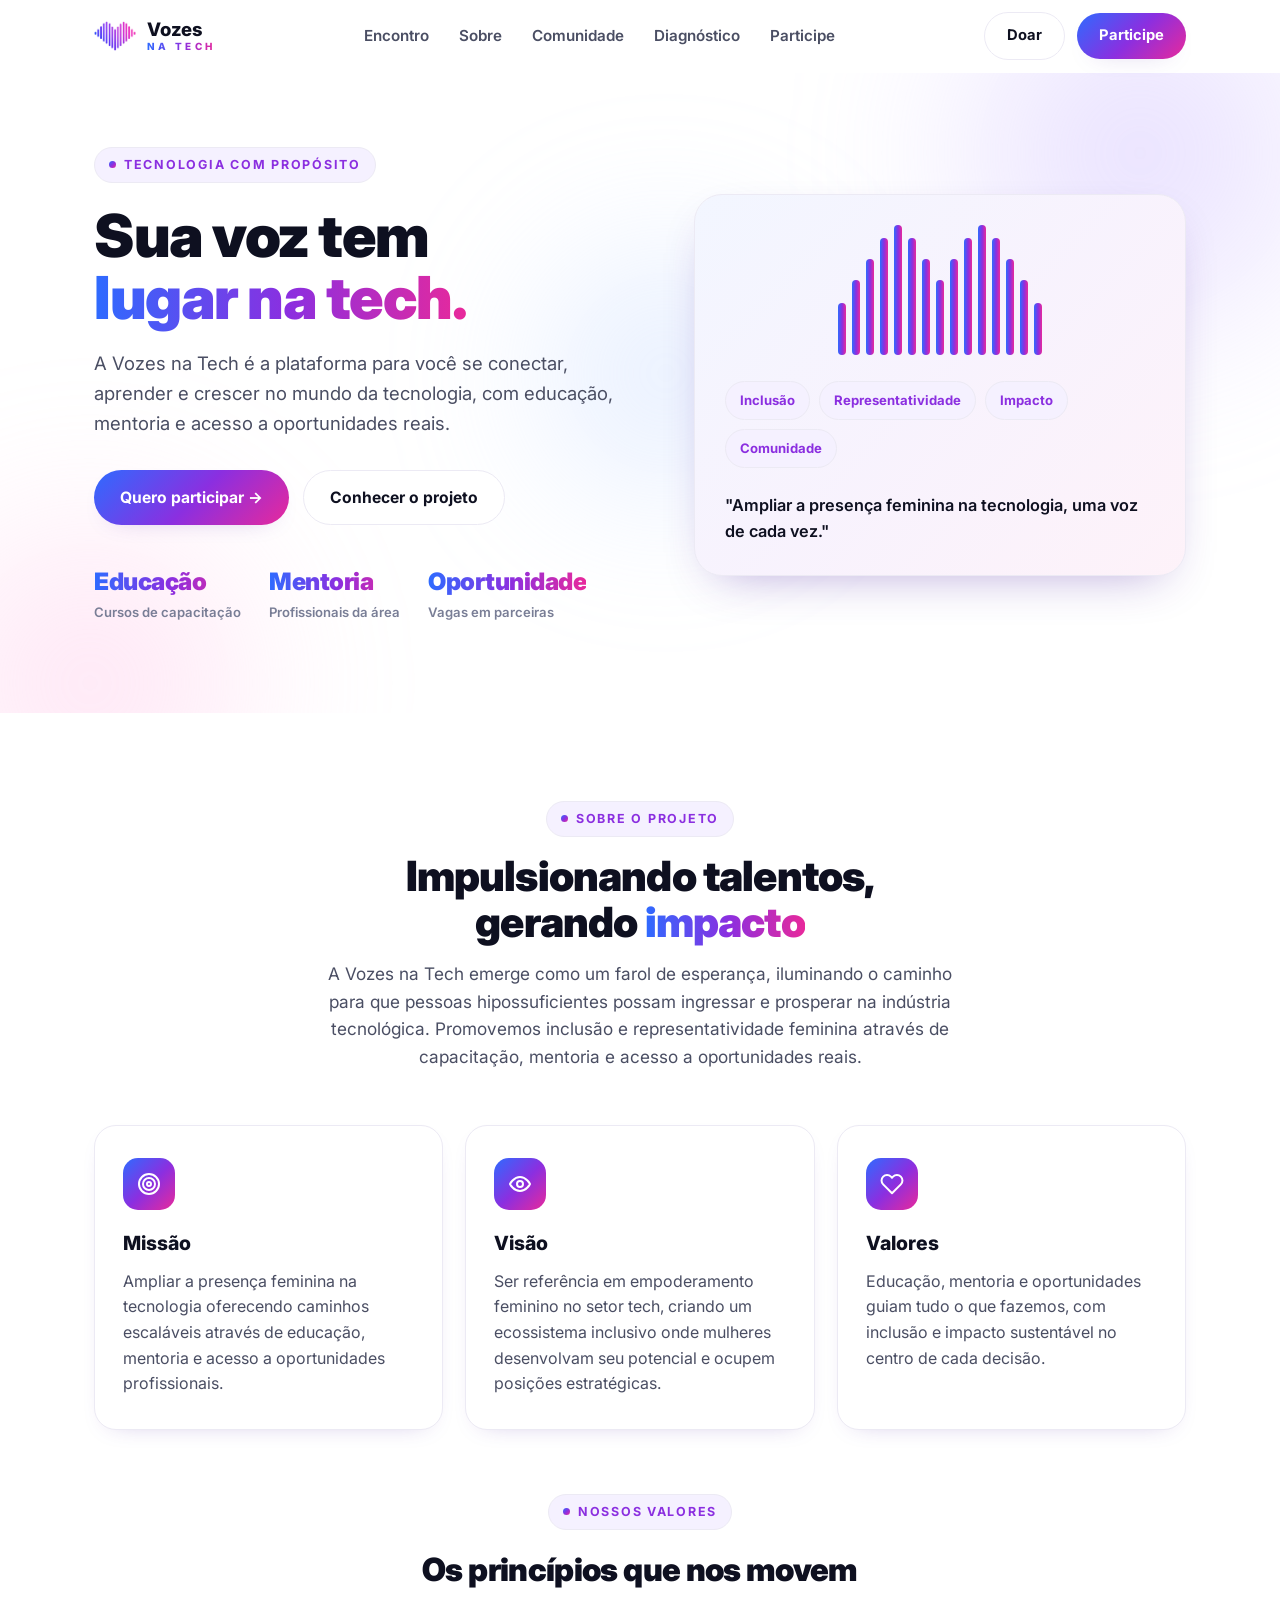
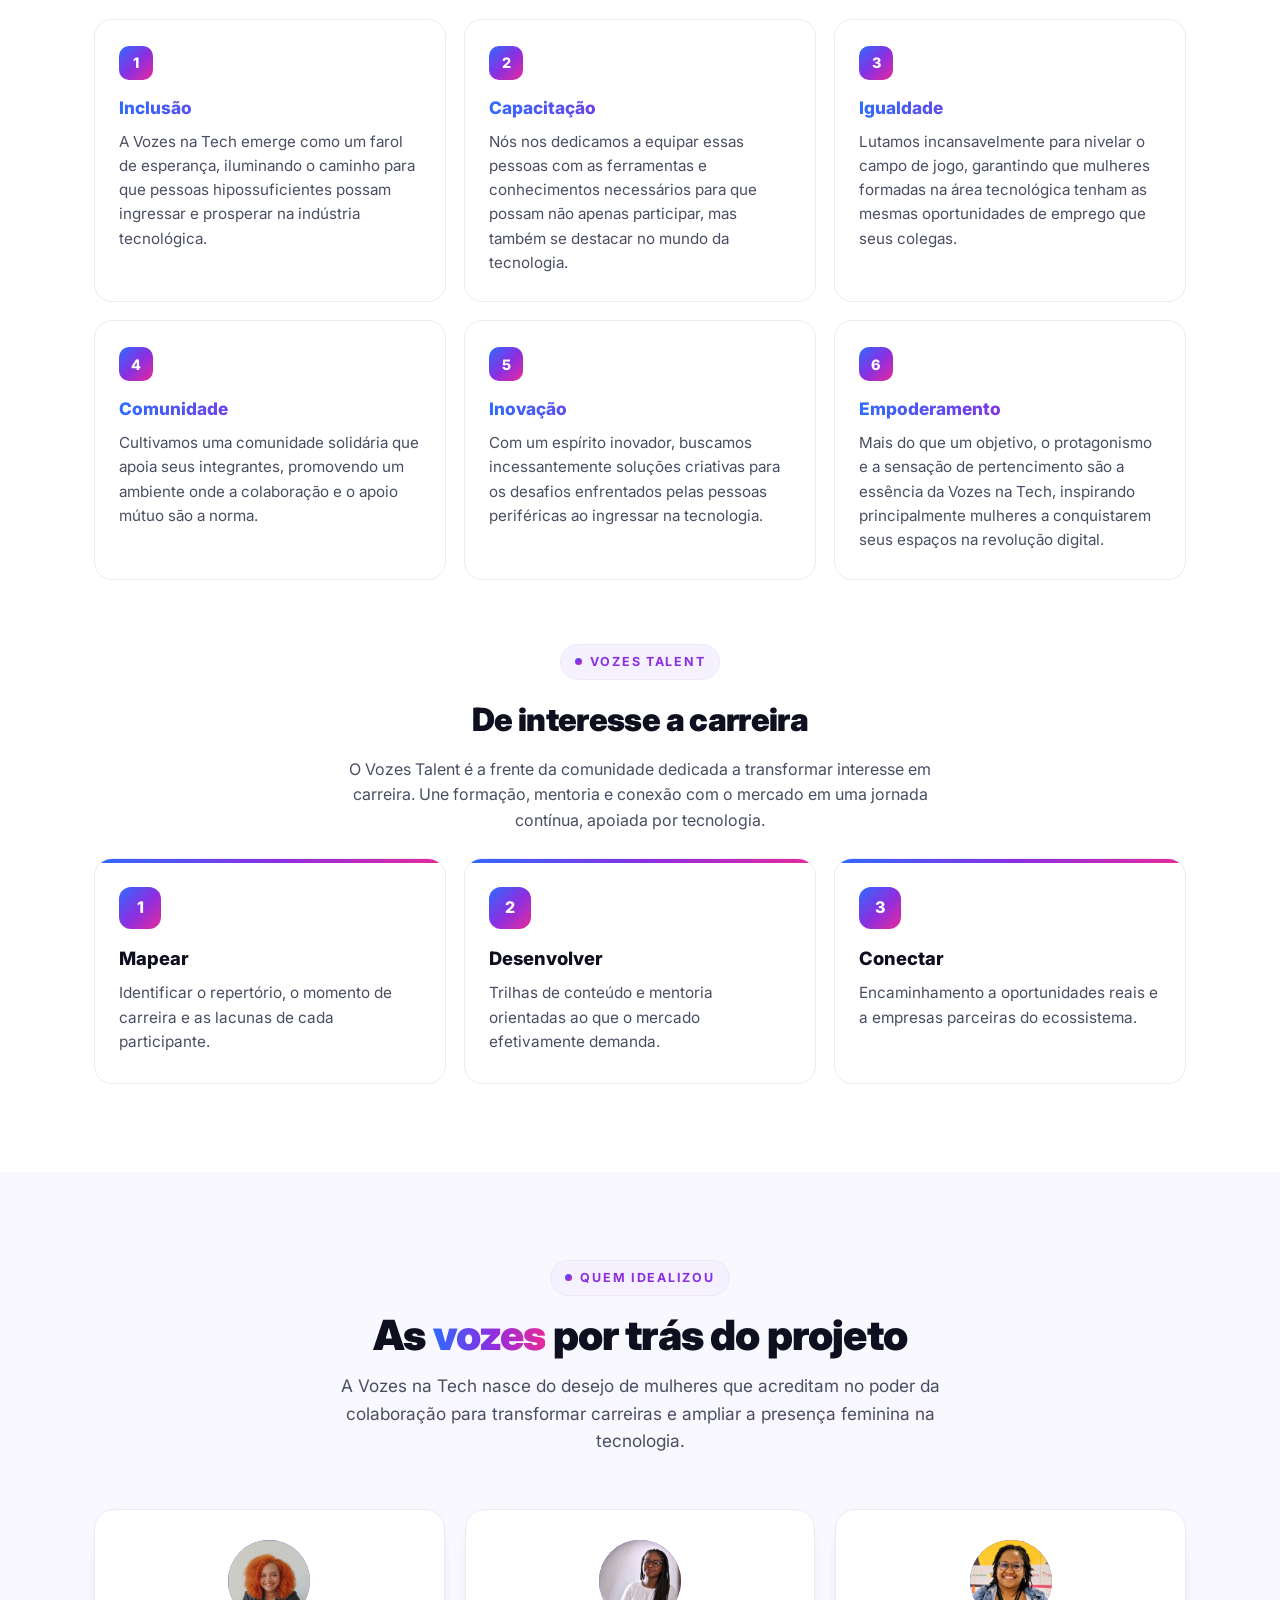
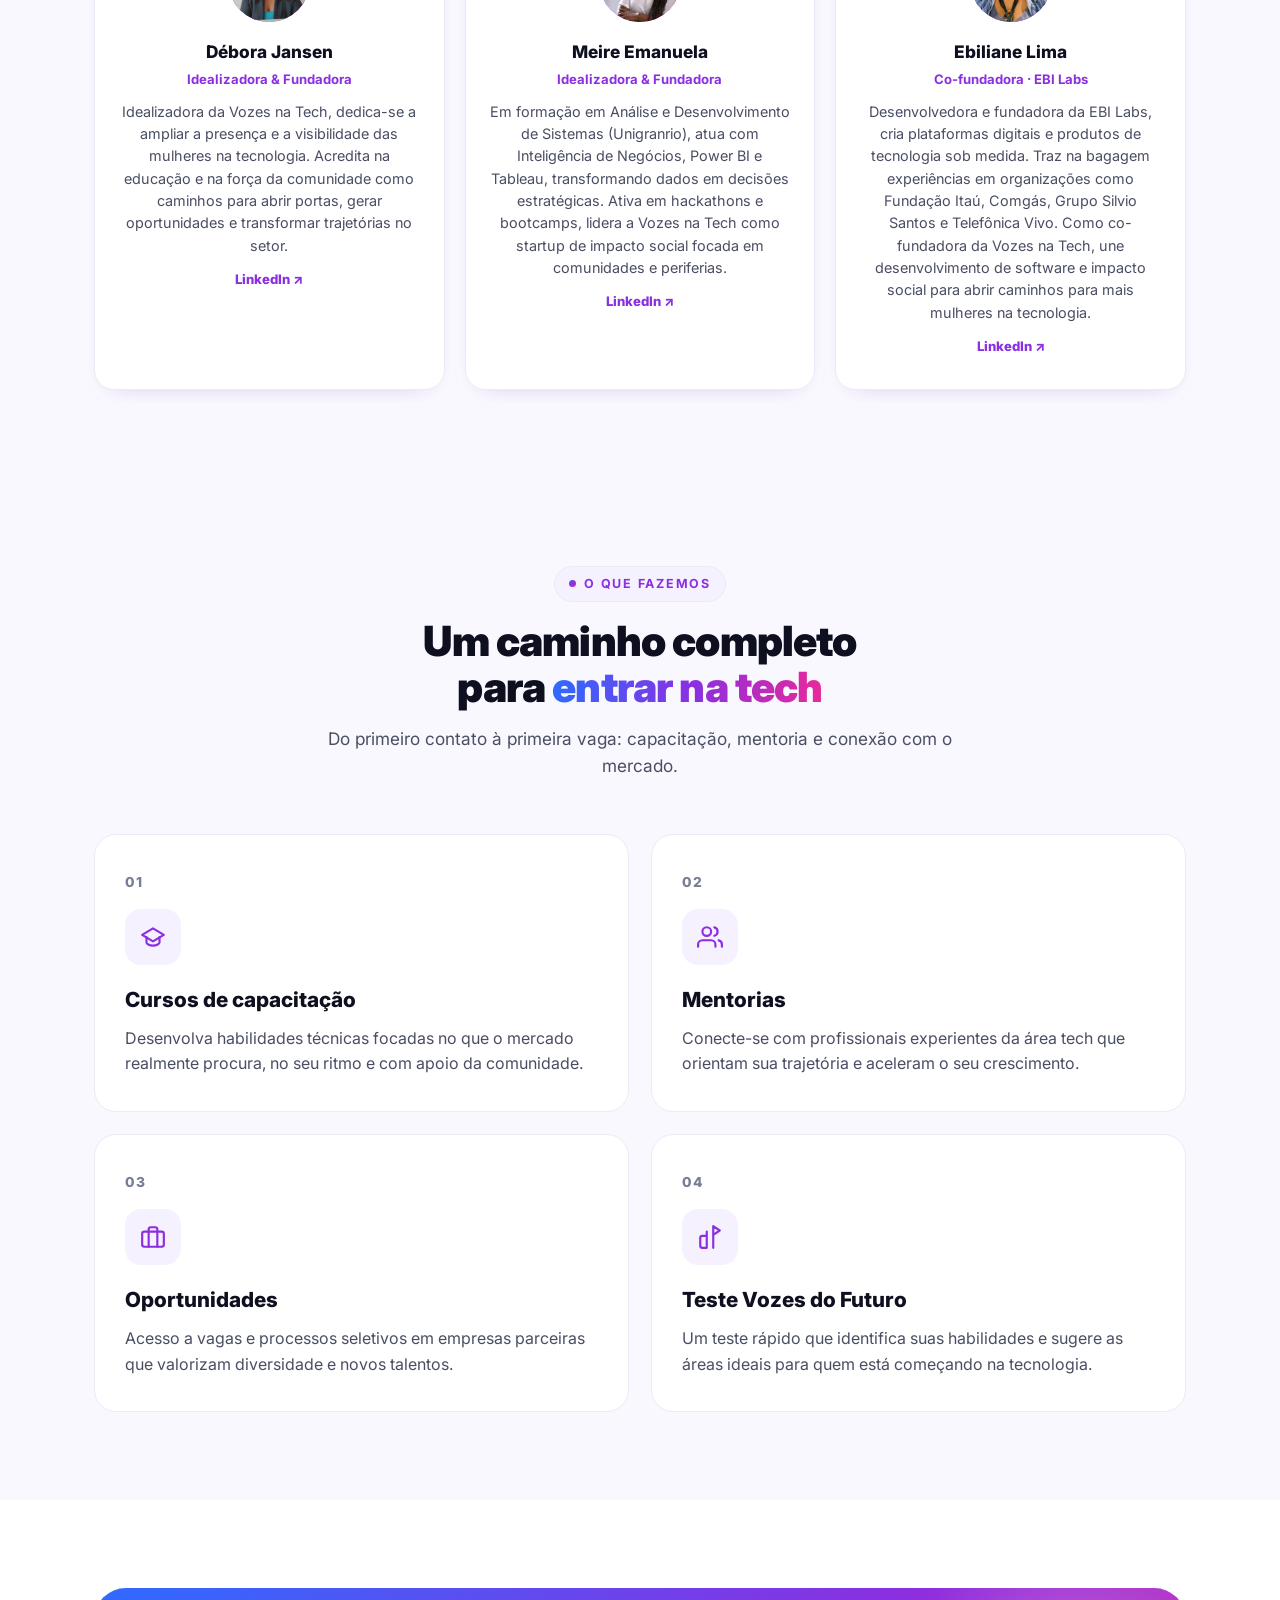
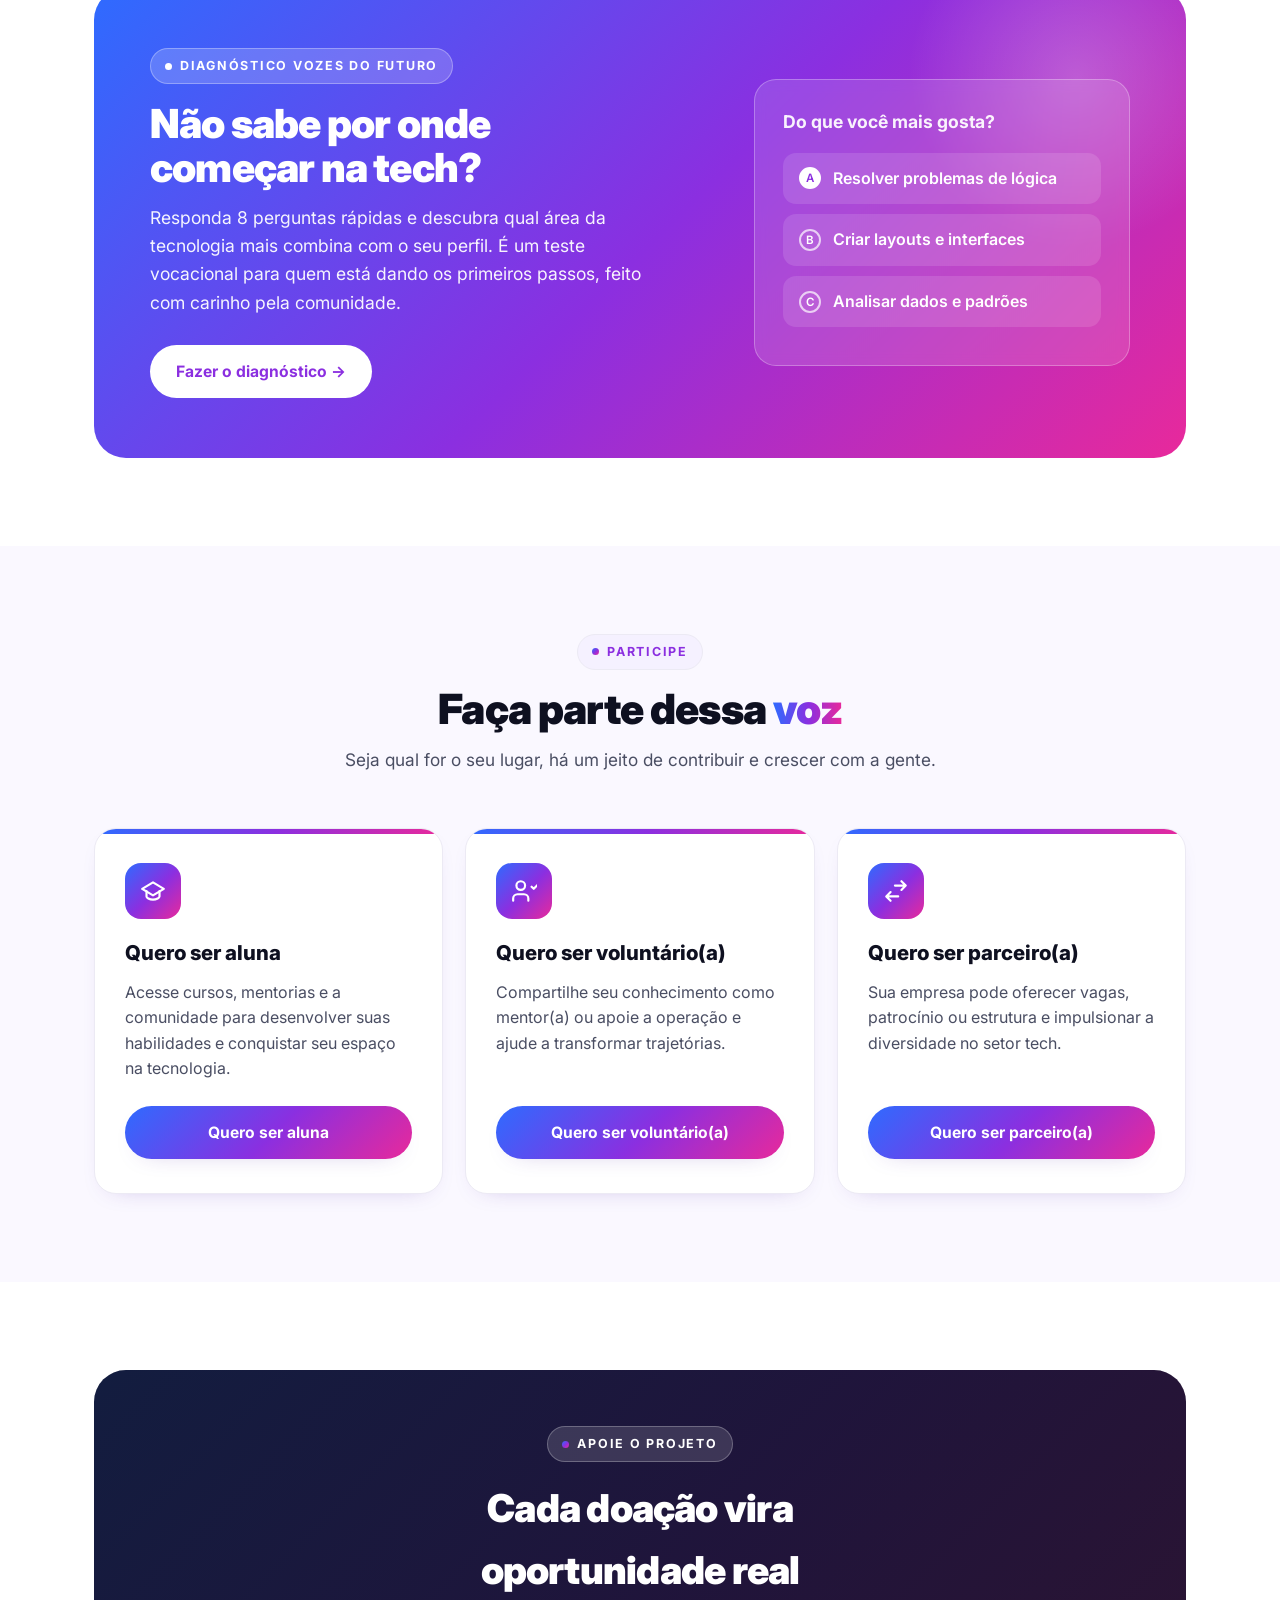
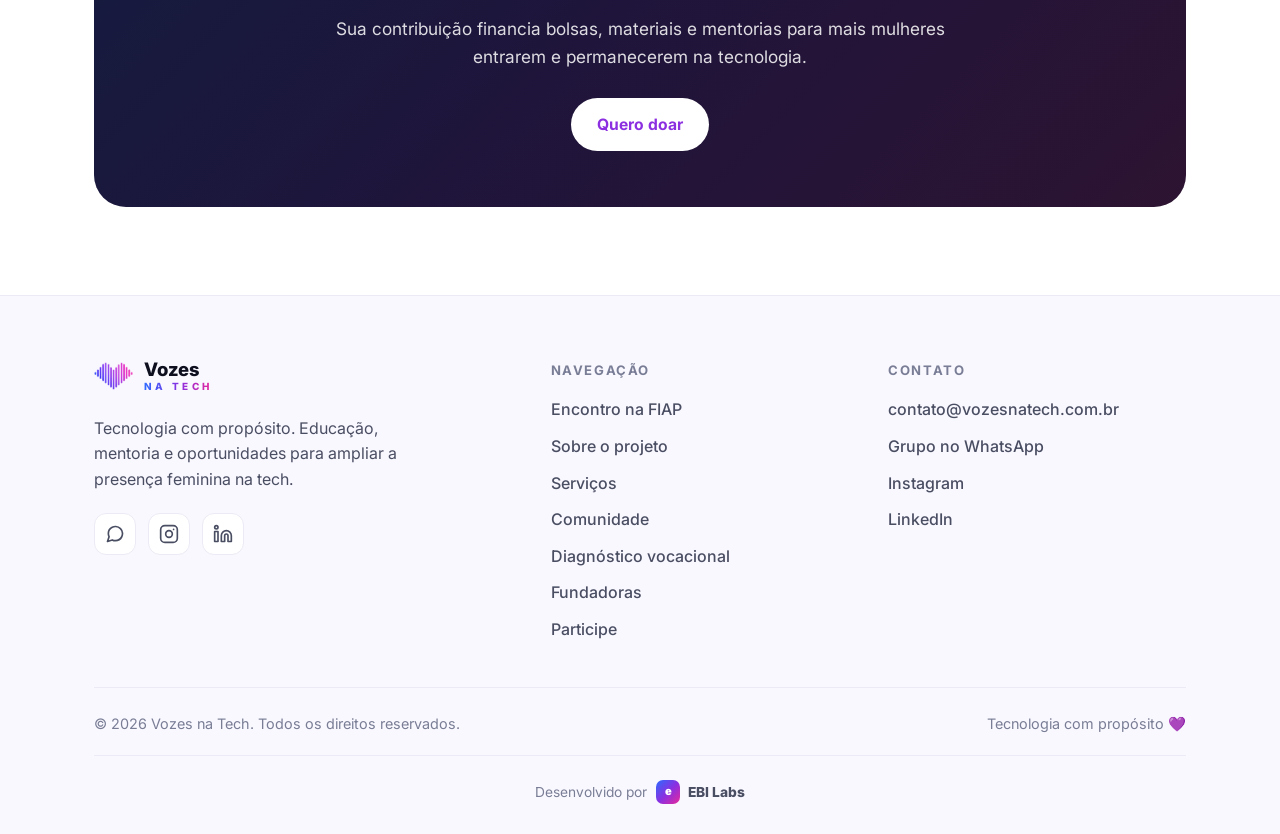
==== commit 2997787d: "Adiciona pagina da comunidade e ajusta responsividade - comunidade.html: perfil demografico agregado" ====
--- a/index.html
+++ b/index.html
@@ -341,6 +341,7 @@
       .vgrid,.talent{grid-template-columns:1fr}
       .quiz{padding:28px 22px}
     }
+    @media(max-width:400px){.btn{white-space:normal}}
   </style>
 </head>
 <body>
@@ -356,7 +357,7 @@
       <nav class="nav-links">
         <a href="encontro.html">Encontro</a>
         <a href="#sobre">Sobre</a>
-        <a href="#servicos">Serviços</a>
+        <a href="comunidade.html">Comunidade</a>
         <a href="diagnostico.html">Diagnóstico</a>
         <a href="#participe">Participe</a>
       </nav>
@@ -373,6 +374,7 @@
     <a href="encontro.html">Encontro na FIAP</a>
     <a href="#sobre">Sobre</a>
     <a href="#servicos">Serviços</a>
+    <a href="comunidade.html">Comunidade</a>
     <a href="diagnostico.html">Diagnóstico vocacional</a>
     <a href="#fundadoras">Fundadoras</a>
     <a href="#participe">Participe</a>
@@ -641,6 +643,7 @@
           </a>
           <p>Tecnologia com propósito. Educação, mentoria e oportunidades para ampliar a presença feminina na tech.</p>
           <div class="socials">
+            <a href="https://chat.whatsapp.com/BxffULc4rXwFoEIXTovVWt" target="_blank" rel="noopener" aria-label="Grupo no WhatsApp"><svg width="20" height="20" viewBox="0 0 24 24" fill="none" stroke="currentColor" stroke-width="2" stroke-linecap="round" stroke-linejoin="round"><path d="M21 11.5a8.38 8.38 0 0 1-.9 3.8 8.5 8.5 0 0 1-7.6 4.7 8.38 8.38 0 0 1-3.8-.9L3 21l1.9-5.7a8.38 8.38 0 0 1-.9-3.8 8.5 8.5 0 0 1 4.7-7.6 8.38 8.38 0 0 1 3.8-.9h.5a8.48 8.48 0 0 1 8 8v.5Z"/></svg></a>
             <a href="https://www.instagram.com/vozesnatech/" target="_blank" rel="noopener" aria-label="Instagram"><svg width="20" height="20" viewBox="0 0 24 24" fill="none" stroke="currentColor" stroke-width="2" stroke-linecap="round" stroke-linejoin="round"><rect x="2" y="2" width="20" height="20" rx="5"/><circle cx="12" cy="12" r="4"/><circle cx="17.5" cy="6.5" r="1" fill="currentColor" stroke="none"/></svg></a>
             <a href="https://www.linkedin.com/company/vozesnatech/posts/?feedView=all" target="_blank" rel="noopener" aria-label="LinkedIn"><svg width="20" height="20" viewBox="0 0 24 24" fill="none" stroke="currentColor" stroke-width="2" stroke-linecap="round" stroke-linejoin="round"><path d="M16 8a6 6 0 0 1 6 6v7h-4v-7a2 2 0 0 0-4 0v7h-4v-7a6 6 0 0 1 6-6Z"/><rect x="2" y="9" width="4" height="12"/><circle cx="4" cy="4" r="2"/></svg></a>
           </div>
@@ -652,6 +655,7 @@
             <li><a href="encontro.html">Encontro na FIAP</a></li>
             <li><a href="#sobre">Sobre o projeto</a></li>
             <li><a href="#servicos">Serviços</a></li>
+            <li><a href="comunidade.html">Comunidade</a></li>
             <li><a href="diagnostico.html">Diagnóstico vocacional</a></li>
             <li><a href="#fundadoras">Fundadoras</a></li>
             <li><a href="#participe">Participe</a></li>
@@ -662,6 +666,7 @@
           <h4>Contato</h4>
           <ul>
             <li><a href="mailto:contato@vozesnatech.com.br">contato@vozesnatech.com.br</a></li>
+            <li><a href="https://chat.whatsapp.com/BxffULc4rXwFoEIXTovVWt" target="_blank" rel="noopener">Grupo no WhatsApp</a></li>
             <li><a href="https://www.instagram.com/vozesnatech/" target="_blank" rel="noopener">Instagram</a></li>
             <li><a href="https://www.linkedin.com/company/vozesnatech/posts/?feedView=all" target="_blank" rel="noopener">LinkedIn</a></li>
           </ul>
@@ -714,12 +719,18 @@
     document.getElementById('year').textContent = new Date().getFullYear();
 
     // Form CTA placeholder (troque pelos links reais dos formulários Google)
-    const FORMS = { aluna:'#', voluntario:'#', parceiro:'#', doar:'#' };
+    const FORMS = {
+      aluna:'https://docs.google.com/forms/d/e/1FAIpQLSfOqBjxTorLz0x0jtC_sUSk1C4HPLf9CweJFnRk7aJZMJQ3rA/viewform',
+      voluntario:'https://docs.google.com/forms/d/e/1FAIpQLSc7pXazj43K5IdN5X230KHiY5icV0SgDxHVASjOQQZLADHOxw/viewform',
+      parceiro:'https://docs.google.com/forms/d/e/1FAIpQLScSL6Jwk4Z4hy0soiL6Ccqi2OpM79IYo06SVHkF2WHn_Oc41A/viewform',
+      doar:'https://docs.google.com/forms/d/e/1FAIpQLScSL6Jwk4Z4hy0soiL6Ccqi2OpM79IYo06SVHkF2WHn_Oc41A/viewform'
+    };
     document.querySelectorAll('[data-form]').forEach(el => {
       el.addEventListener('click', (ev) => {
+        ev.preventDefault();
         const url = FORMS[el.dataset.form];
-        if(!url || url === '#'){ ev.preventDefault(); alert('Em breve: link do formulário será conectado aqui.'); }
-        else { el.href = url; }
+        if(!url || url === '#'){ alert('Em breve: link do formulário será conectado aqui.'); }
+        else { window.open(url, '_blank', 'noopener'); }
       });
     });
 
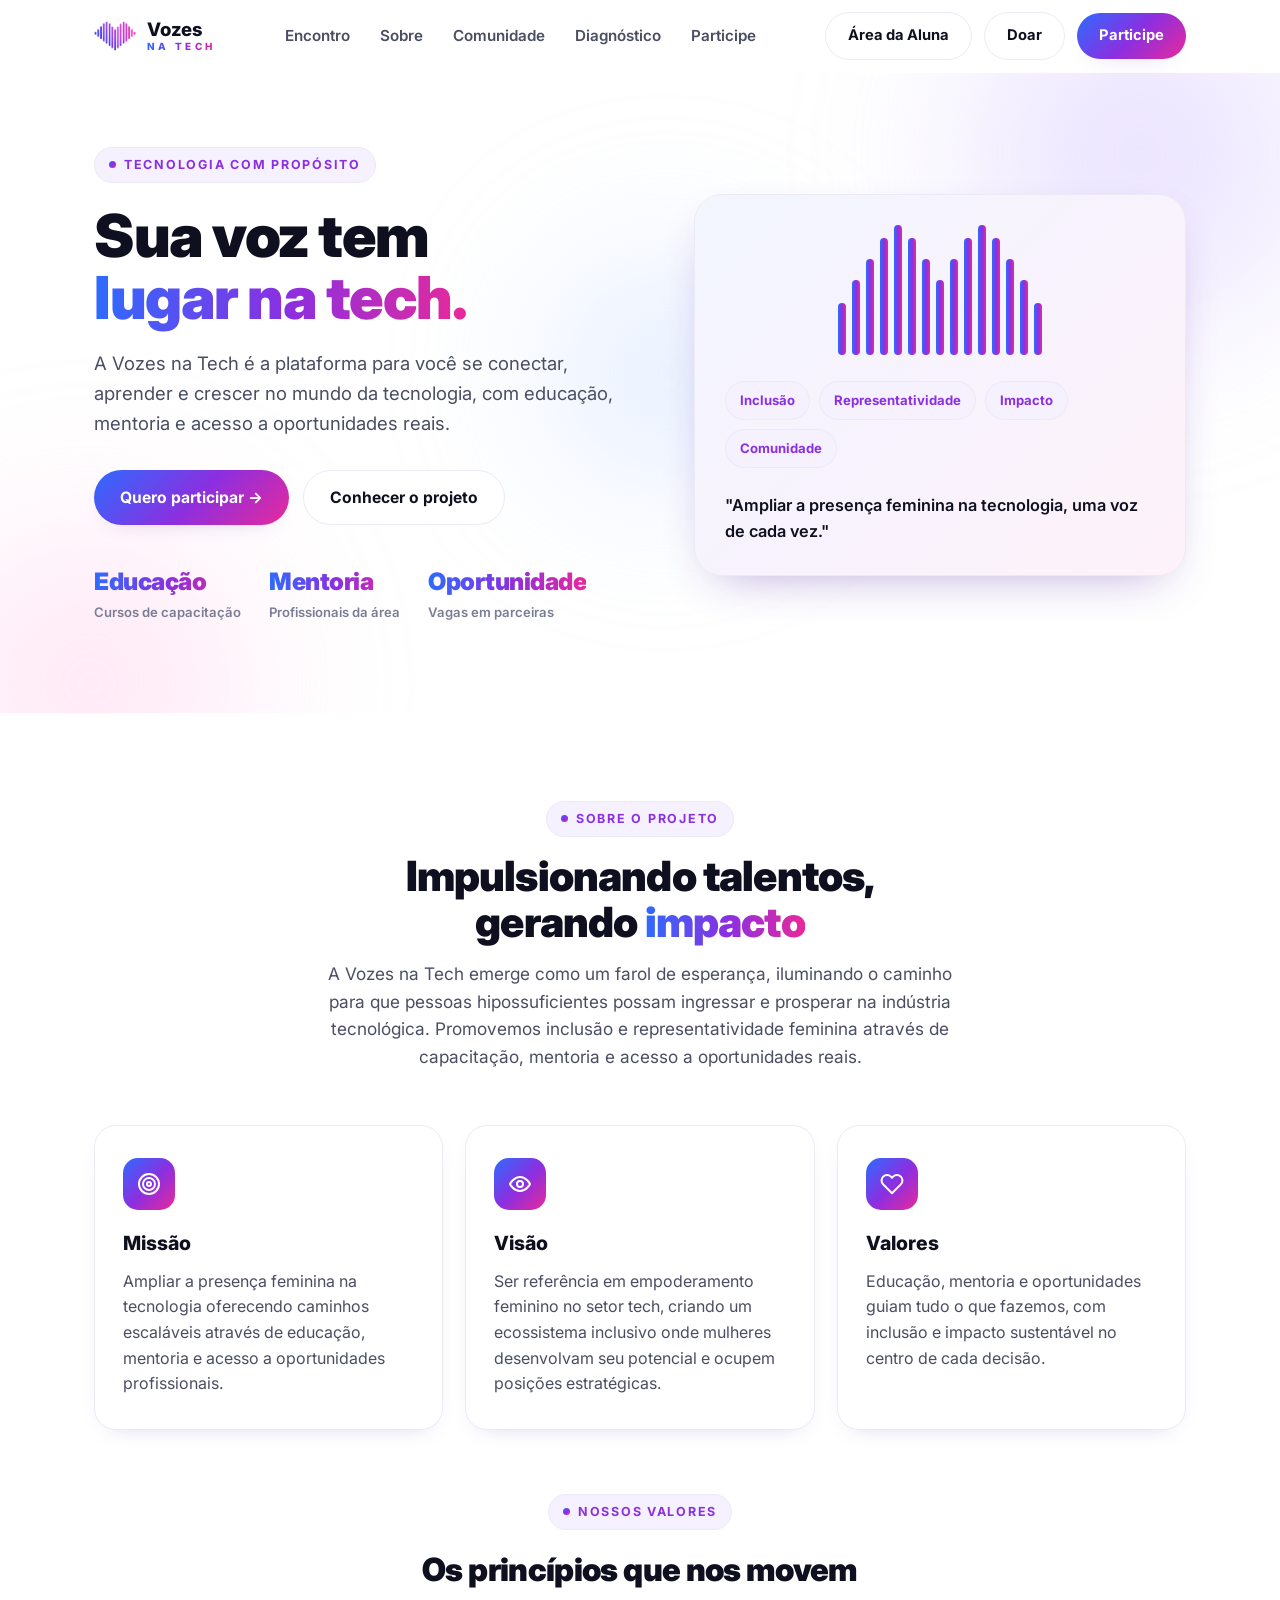
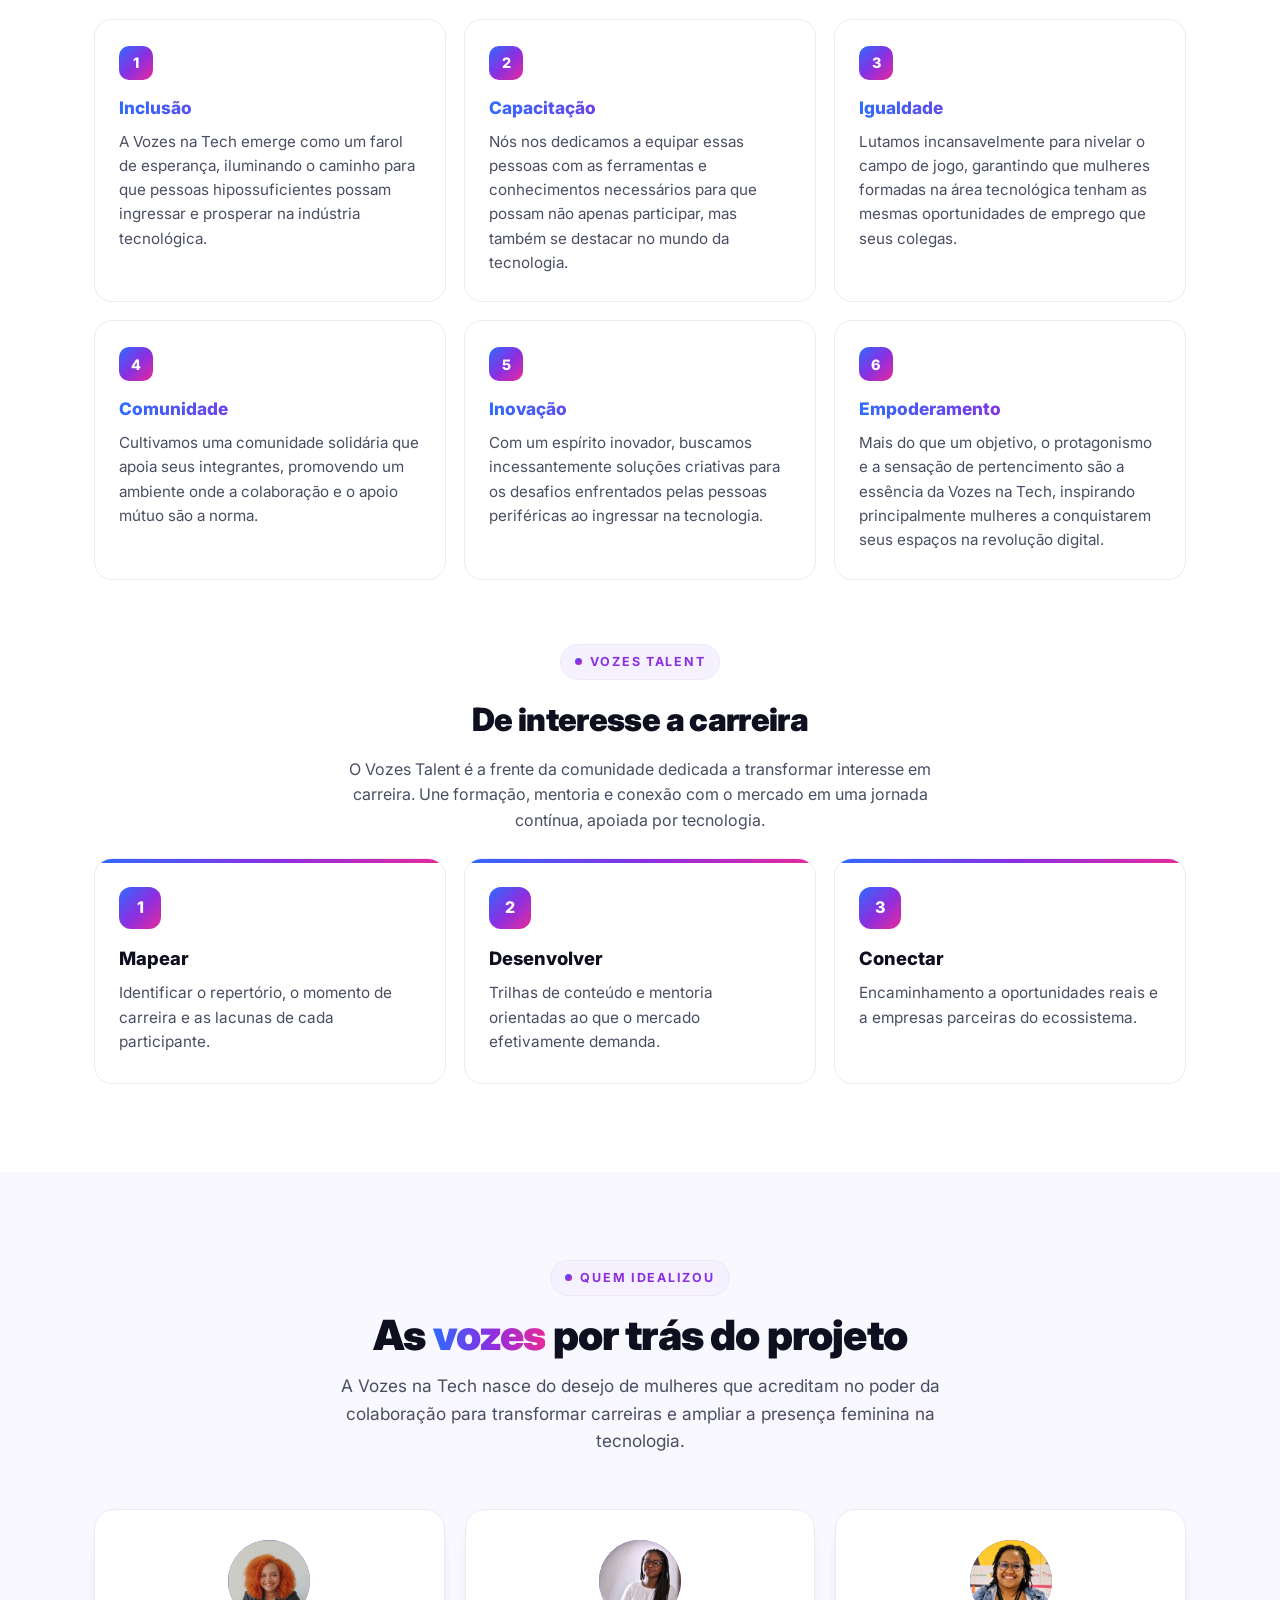
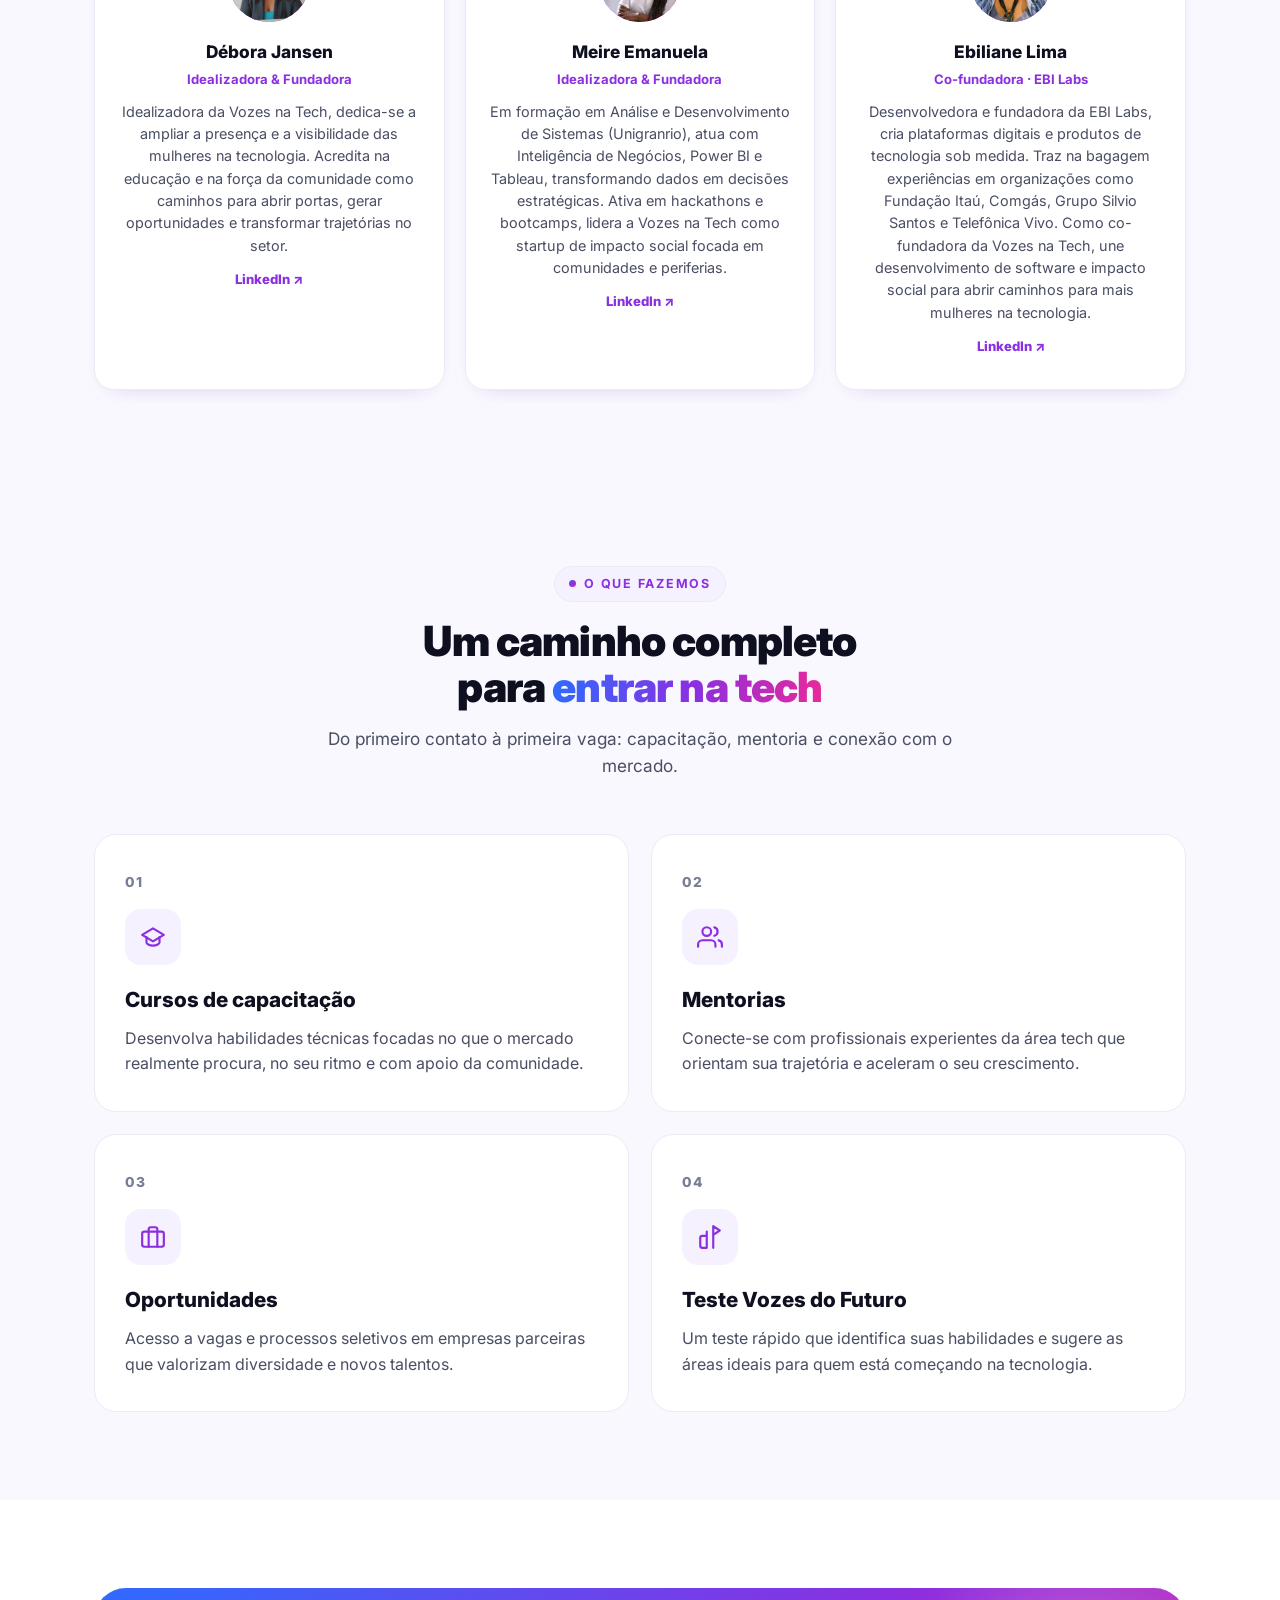
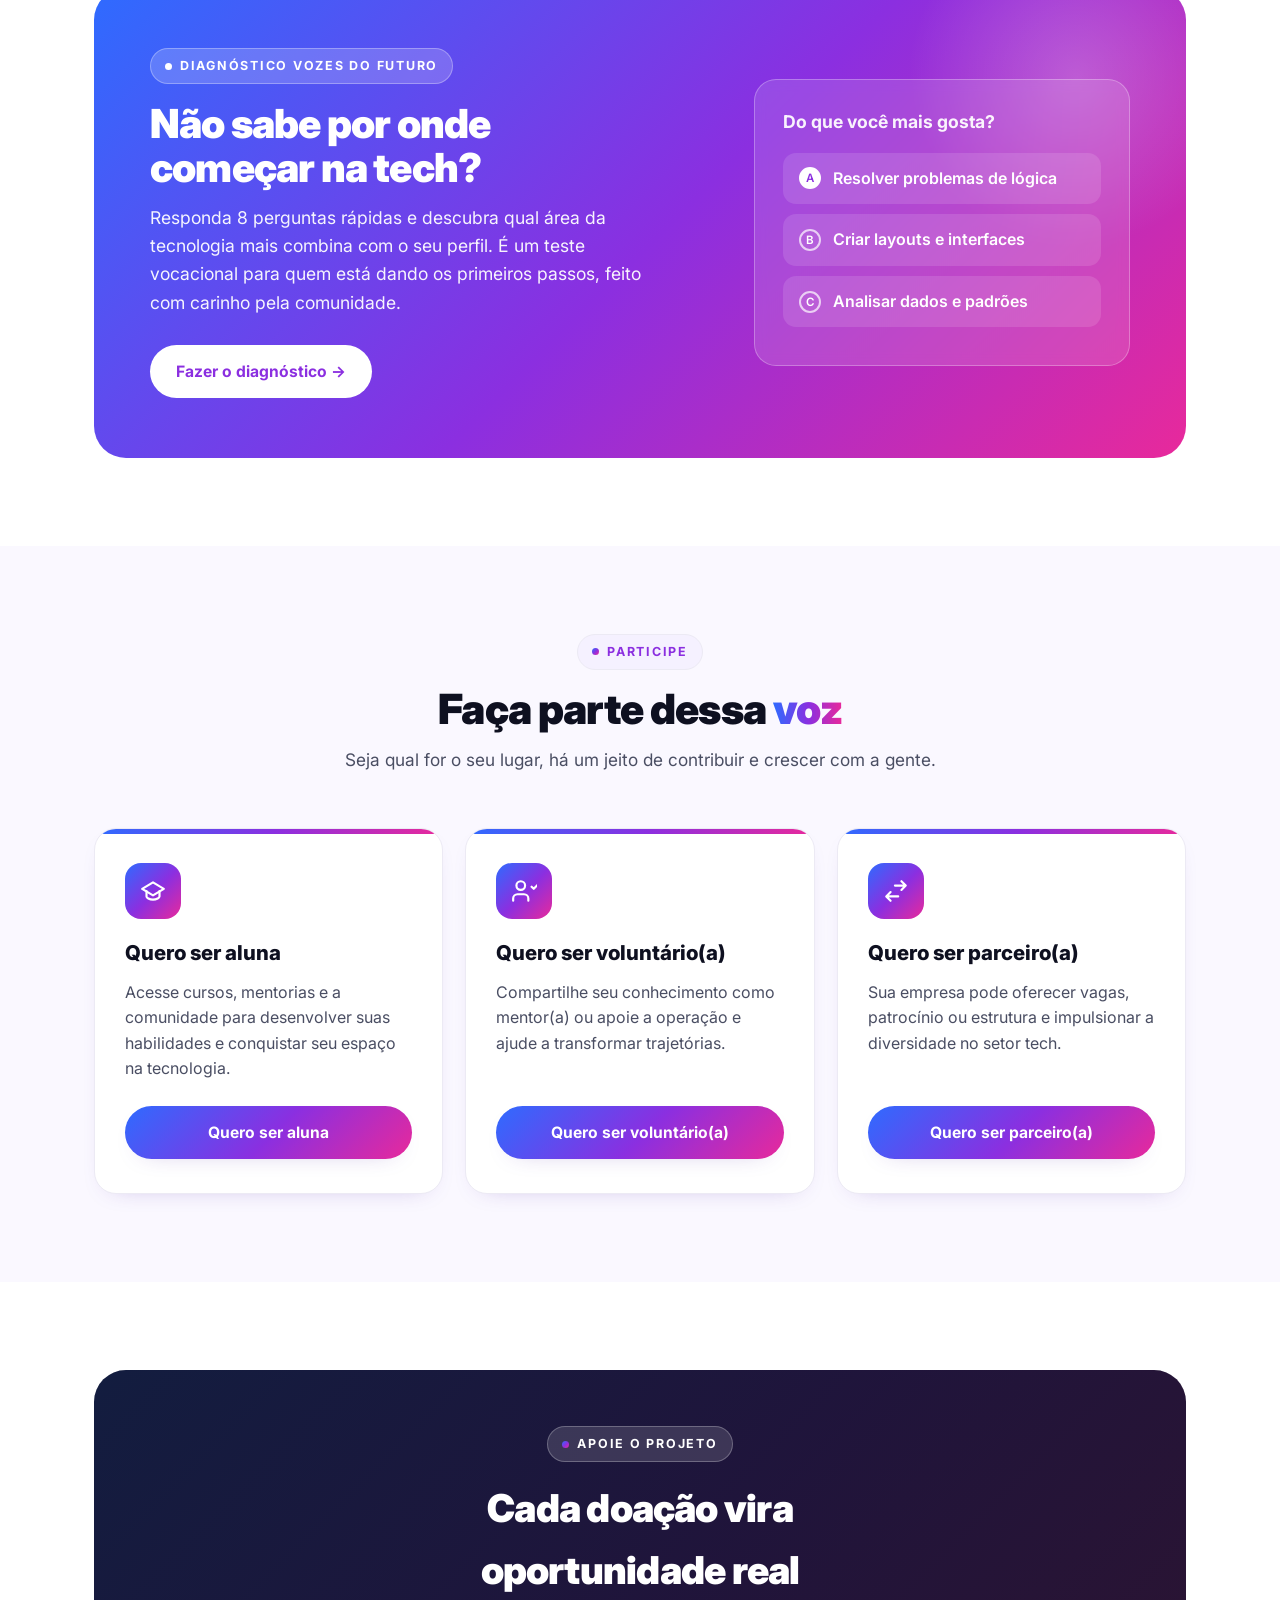
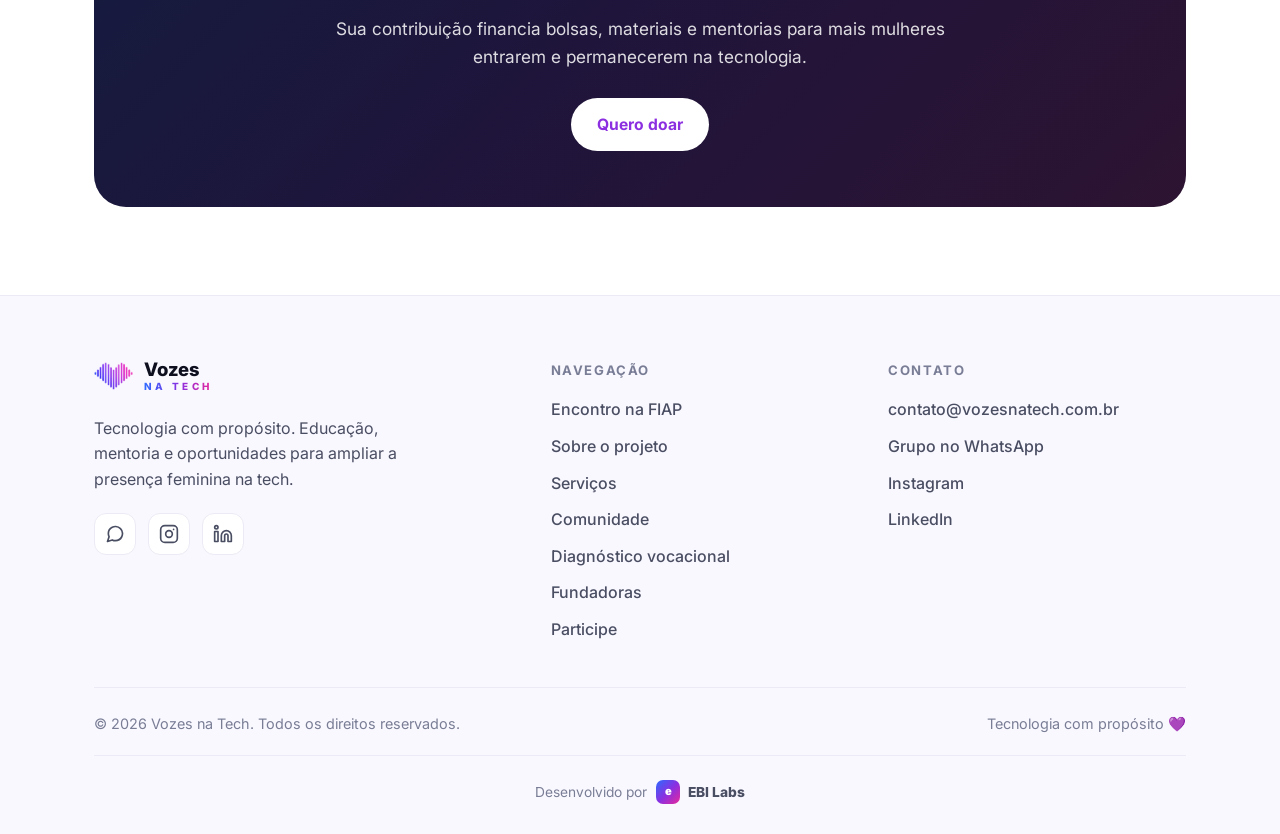
==== commit f8364c65: "Adiciona login/cadastro Supabase, dashboard e Vercel Serverless" ====
--- a/index.html
+++ b/index.html
@@ -363,6 +363,7 @@
       </nav>
 
       <div class="nav-cta">
+        <a href="aluna.html" class="btn btn-ghost">Área da Aluna</a>
         <a href="#doar" class="btn btn-ghost">Doar</a>
         <a href="#participe" class="btn btn-primary">Participe</a>
         <button class="burger" id="burger" aria-label="Menu"><span></span><span></span><span></span></button>
@@ -371,6 +372,7 @@
   </header>
 
   <div class="mobile-menu" id="mobileMenu">
+    <a href="aluna.html" style="font-weight:700; color:var(--purple)">✨ Área da Aluna (Login / Cadastro)</a>
     <a href="encontro.html">Encontro na FIAP</a>
     <a href="#sobre">Sobre</a>
     <a href="#servicos">Serviços</a>
@@ -718,17 +720,23 @@
     // Year
     document.getElementById('year').textContent = new Date().getFullYear();
 
-    // Form CTA placeholder (troque pelos links reais dos formulários Google)
+    // Form CTA handlers
     const FORMS = {
-      aluna:'https://docs.google.com/forms/d/e/1FAIpQLSfOqBjxTorLz0x0jtC_sUSk1C4HPLf9CweJFnRk7aJZMJQ3rA/viewform',
+      aluna:'aluna.html',
       voluntario:'https://docs.google.com/forms/d/e/1FAIpQLSc7pXazj43K5IdN5X230KHiY5icV0SgDxHVASjOQQZLADHOxw/viewform',
       parceiro:'https://docs.google.com/forms/d/e/1FAIpQLScSL6Jwk4Z4hy0soiL6Ccqi2OpM79IYo06SVHkF2WHn_Oc41A/viewform',
       doar:'https://docs.google.com/forms/d/e/1FAIpQLScSL6Jwk4Z4hy0soiL6Ccqi2OpM79IYo06SVHkF2WHn_Oc41A/viewform'
     };
     document.querySelectorAll('[data-form]').forEach(el => {
       el.addEventListener('click', (ev) => {
+        const formType = el.dataset.form;
+        if (formType === 'aluna') {
+          ev.preventDefault();
+          window.location.href = 'aluna.html';
+          return;
+        }
         ev.preventDefault();
-        const url = FORMS[el.dataset.form];
+        const url = FORMS[formType];
         if(!url || url === '#'){ alert('Em breve: link do formulário será conectado aqui.'); }
         else { window.open(url, '_blank', 'noopener'); }
       });
